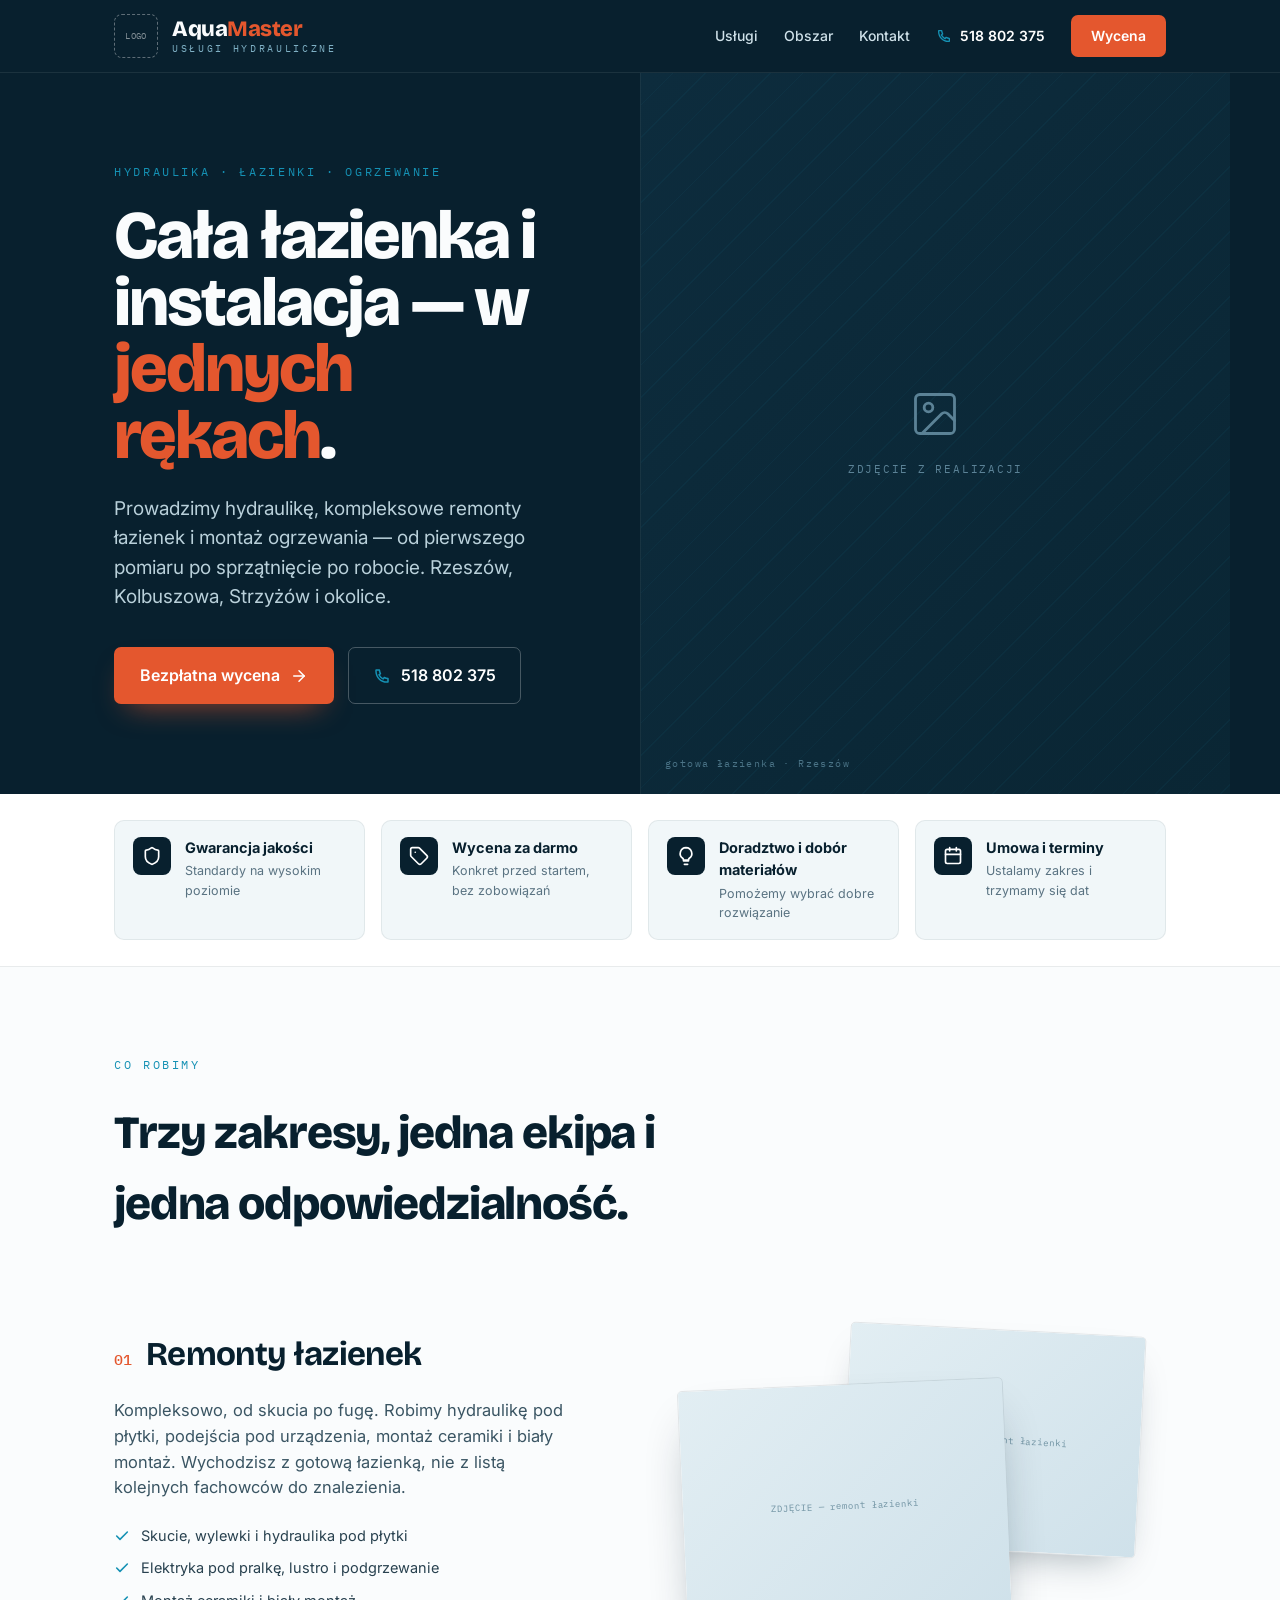
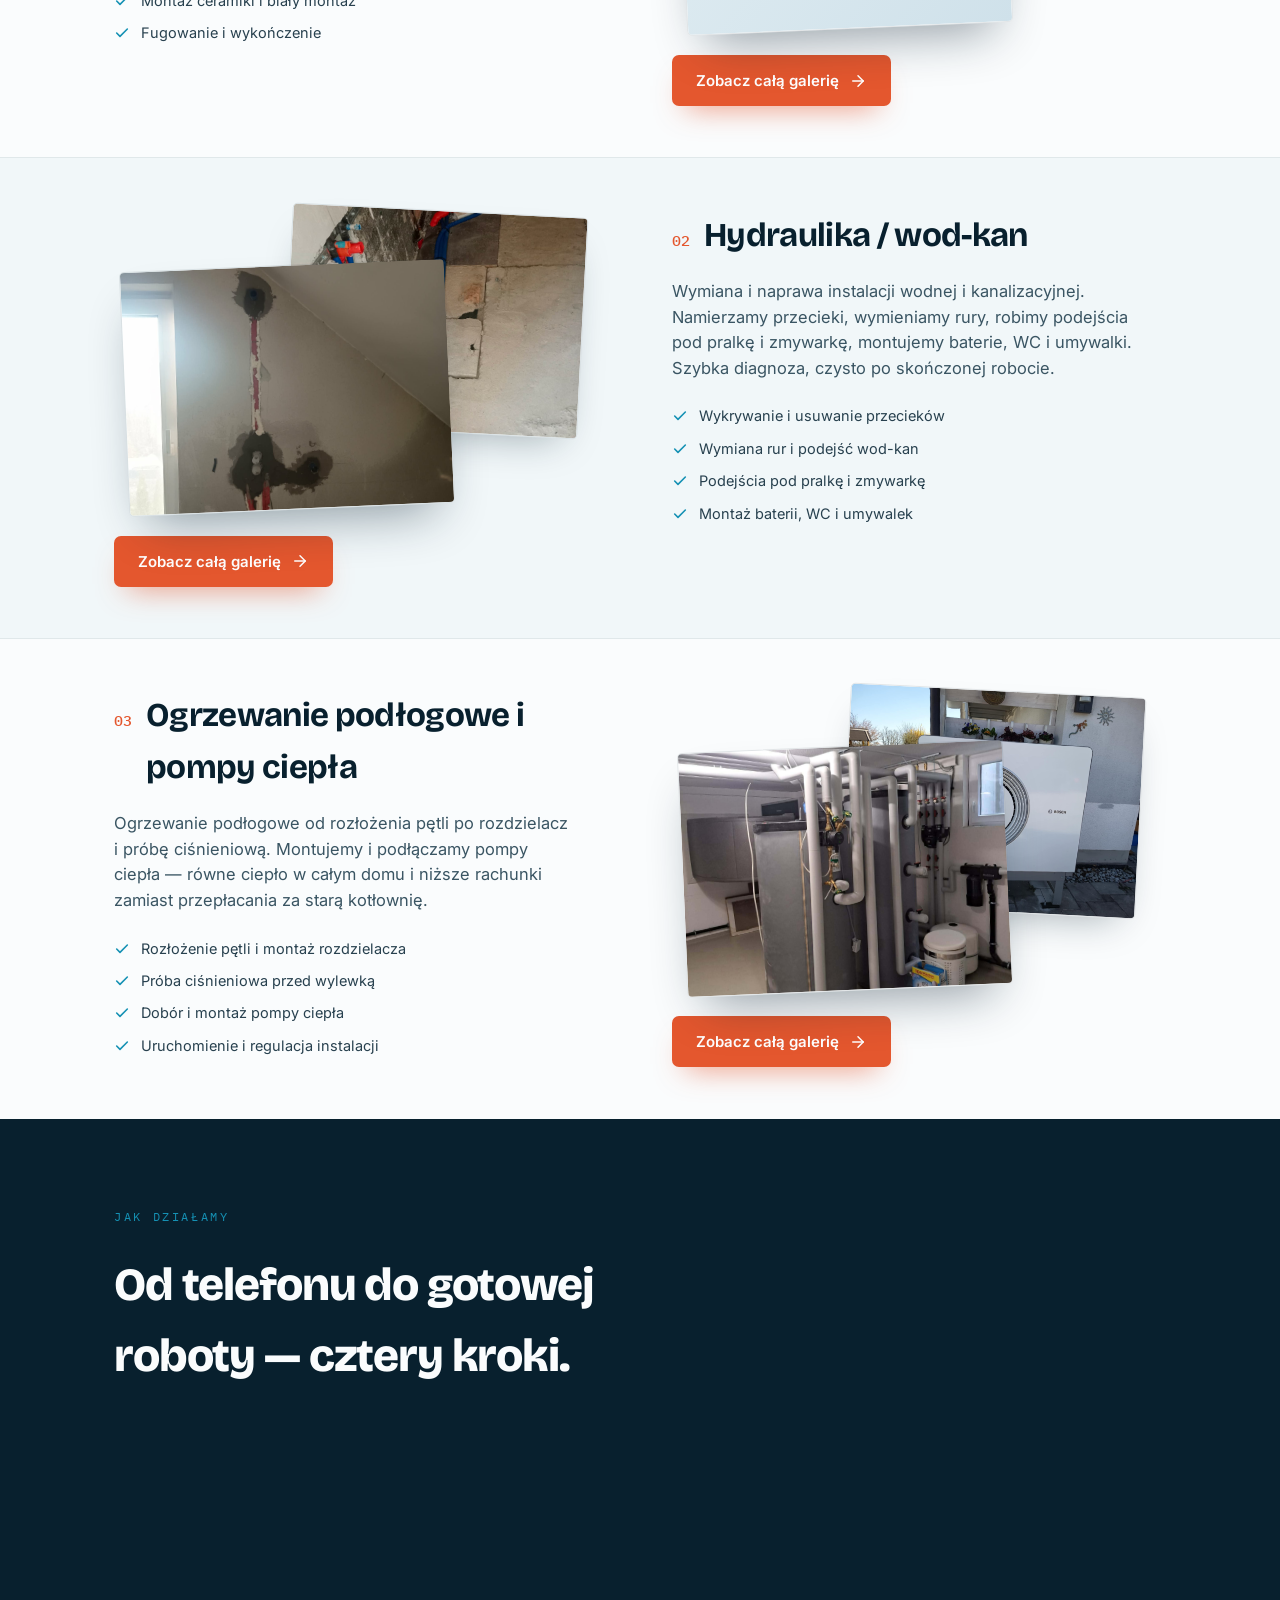
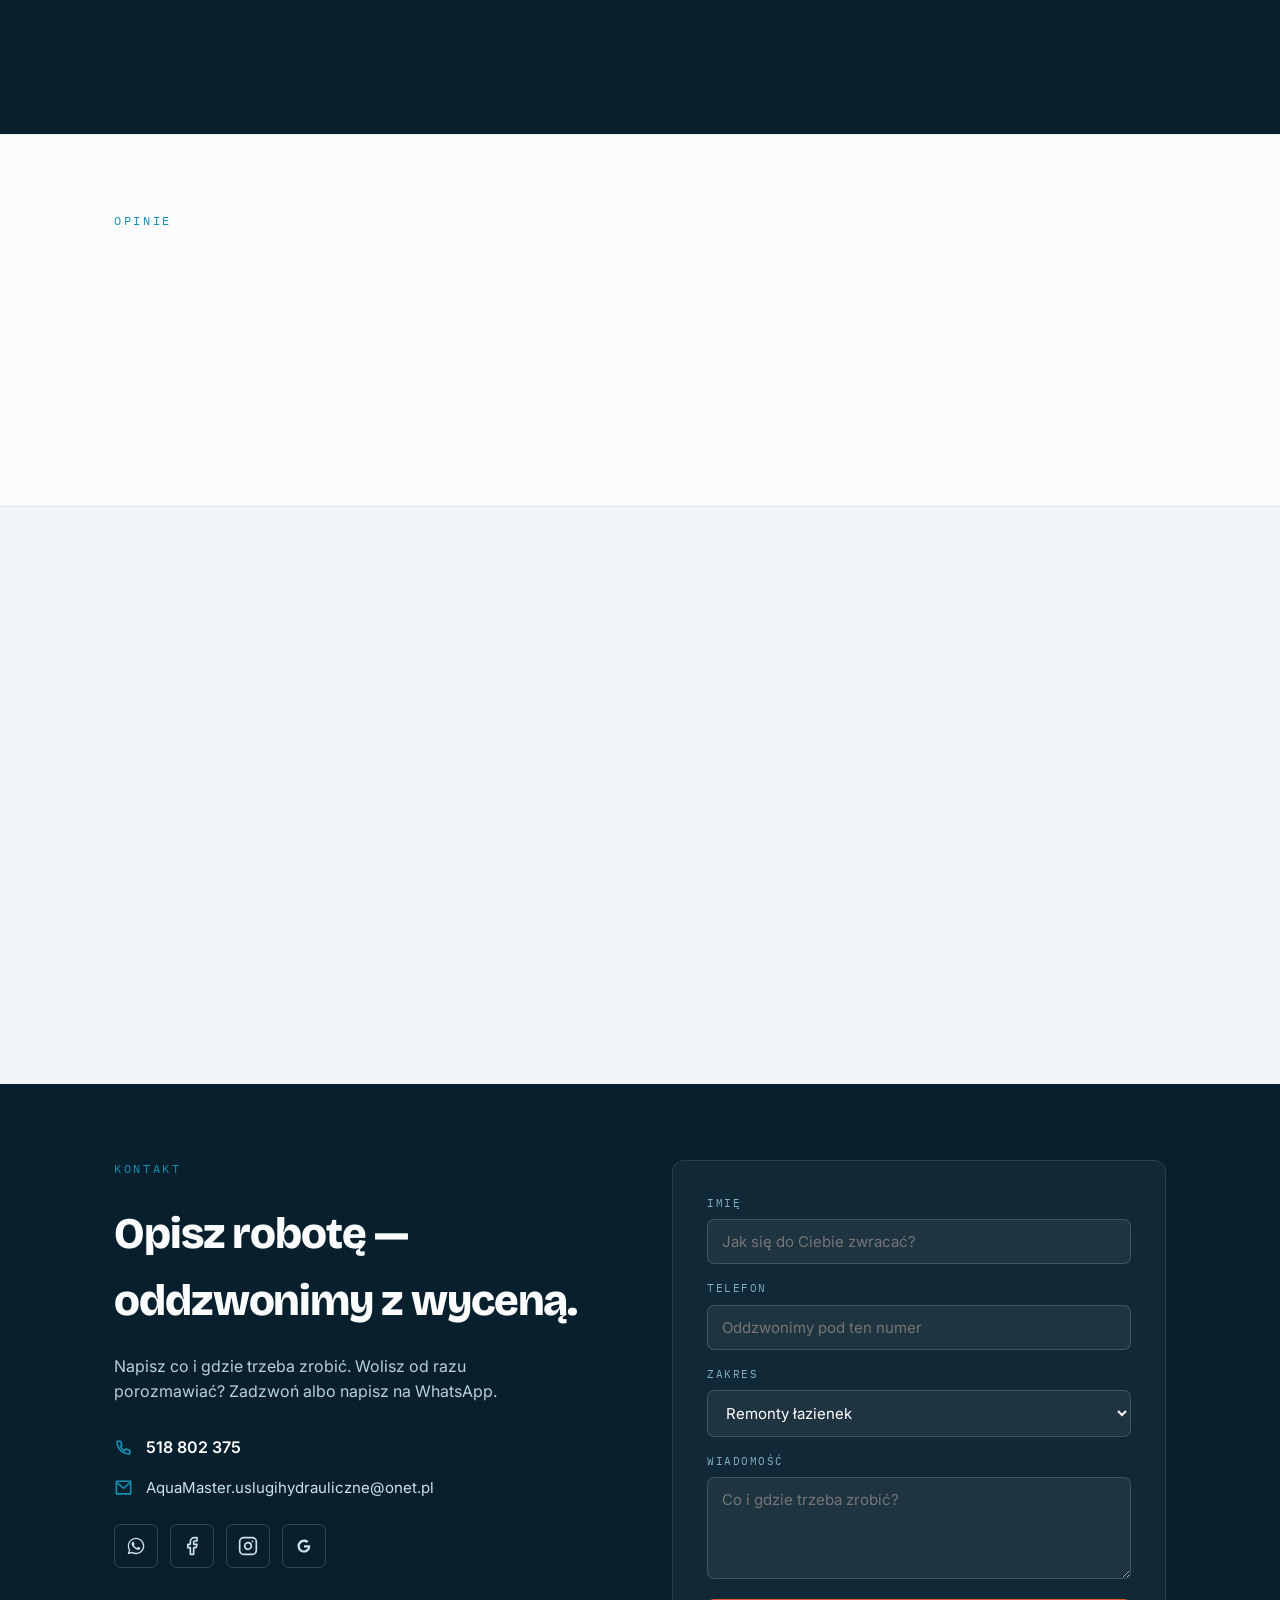
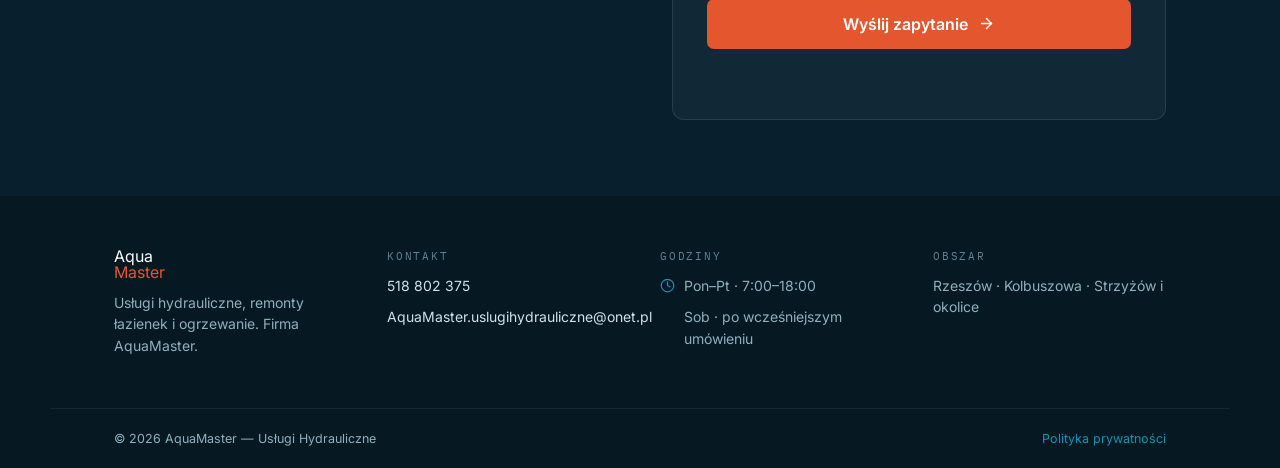
==== index.html @ 2163cf6a "initial" ====
<!DOCTYPE html>
<html lang="pl">
<head>
<meta charset="UTF-8">
<meta name="viewport" content="width=device-width, initial-scale=1.0">
<title>Hydraulik Rzeszów, remont łazienki — AquaMaster (Rzeszów, Kolbuszowa, Strzyżów)</title>
<meta name="description" content="AquaMaster — remonty łazienek od A do Z, hydraulika wod-kan, ogrzewanie podłogowe i pompy ciepła. Rzeszów, Kolbuszowa, Strzyżów i okolice. Bezpłatna wycena, tel. 518 802 375.">
<link rel="canonical" href="https://aquamaster-hydraulika.pl/">

<meta property="og:type" content="website">
<meta property="og:title" content="AquaMaster — Usługi Hydrauliczne | Rzeszów, Kolbuszowa, Strzyżów">
<meta property="og:description" content="Remonty łazienek, hydraulika i ogrzewanie podłogowe w jednych rękach. Działamy w Rzeszowie, Kolbuszowej, Strzyżowie i okolicy.">
<meta property="og:url" content="https://aquamaster-hydraulika.pl/">
<meta property="og:locale" content="pl_PL">
<!-- TODO: podmienić na finalną domenę i dodać og:image, gdy będzie logo/zdjęcie hero -->

<link rel="preconnect" href="https://fonts.googleapis.com">
<link rel="preconnect" href="https://fonts.gstatic.com" crossorigin>
<link href="https://fonts.googleapis.com/css2?family=Bricolage+Grotesque:wght@600;700;800&family=IBM+Plex+Mono:wght@400;500&family=Inter:wght@400;500;600&display=swap" rel="stylesheet">

<link rel="stylesheet" href="style.css">
</head>
<body>

<header class="site-header">
  <div class="container">
    <a href="#top" class="logo-link">
      <!-- TODO: podmienić na assets/logo/logo.png (ten sam plik w headerze i stopce) -->
      <span class="logo-mark" aria-hidden="true">LOGO</span>
      <span class="logo-text">
        <span class="name"><span class="aqua">Aqua</span><span class="master">Master</span></span>
        <span class="tagline">Usługi Hydrauliczne</span>
      </span>
    </a>
    <nav class="main-nav" aria-label="Nawigacja główna">
      <a href="#uslugi" class="nav-link">Usługi</a>
      <a href="#obszar" class="nav-link">Obszar</a>
      <a href="#kontakt" class="nav-link">Kontakt</a>
      <a href="tel:+48518802375" class="nav-phone" aria-label="Zadzwoń: 518 802 375">
        <svg width="16" height="16" viewBox="0 0 24 24" fill="currentColor" class="icon-placeholder" style="color:var(--color-teal)" aria-hidden="true"><path d="M9.36556 10.6821C10.302 12.3288 11.6712 13.698 13.3179 14.6344L14.2024 13.3961C14.4965 12.9845 15.0516 12.8573 15.4956 13.0998C16.9024 13.8683 18.4571 14.3353 20.0789 14.4637C20.599 14.5049 21 14.9389 21 15.4606V19.9234C21 20.4361 20.6122 20.8657 20.1022 20.9181C19.5723 20.9726 19.0377 21 18.5 21C9.93959 21 3 14.0604 3 5.5C3 4.96227 3.02742 4.42771 3.08189 3.89776C3.1343 3.38775 3.56394 3 4.07665 3H8.53942C9.0611 3 9.49513 3.40104 9.5363 3.92109C9.66467 5.54288 10.1317 7.09764 10.9002 8.50444C11.1427 8.9484 11.0155 9.50354 10.6039 9.79757L9.36556 10.6821ZM6.84425 10.0252L8.7442 8.66809C8.20547 7.50514 7.83628 6.27183 7.64727 5H5.00907C5.00303 5.16632 5 5.333 5 5.5C5 12.9558 11.0442 19 18.5 19C18.667 19 18.8337 18.997 19 18.9909V16.3527C17.7282 16.1637 16.4949 15.7945 15.3319 15.2558L13.9748 17.1558C13.4258 16.9425 12.8956 16.6915 12.3874 16.4061L12.3293 16.373C10.3697 15.2587 8.74134 13.6303 7.627 11.6707L7.59394 11.6126C7.30849 11.1044 7.05754 10.5742 6.84425 10.0252Z"></path></svg>
        518 802 375
      </a>
      <a href="#kontakt" class="btn btn-nav">Wycena</a>
    </nav>
  </div>
</header>

<main id="top">

  <!-- HERO -->
  <section class="hero">
    <div class="hero-grid">
      <div class="hero-text" data-reveal>
        <span class="eyebrow">Hydraulika · Łazienki · Ogrzewanie</span>
        <h1>Cała łazienka i instalacja — w <span class="accent">jednych rękach</span>.</h1>
        <p>Prowadzimy hydraulikę, kompleksowe remonty łazienek i montaż ogrzewania — od pierwszego pomiaru po sprzątnięcie po robocie. Rzeszów, Kolbuszowa, Strzyżów i okolice.</p>
        <div class="hero-actions">
          <a href="#kontakt" class="btn btn-primary btn-hero">
            Bezpłatna wycena
            <svg width="18" height="18" viewBox="0 0 24 24" fill="none" stroke="currentColor" stroke-width="2" stroke-linecap="round" stroke-linejoin="round" aria-hidden="true"><path d="M5 12h14"></path><path d="m12 5 7 7-7 7"></path></svg>
          </a>
          <a href="tel:+48518802375" class="btn btn-outline">
            <svg width="18" height="18" viewBox="0 0 24 24" fill="currentColor" class="icon-placeholder" style="color:var(--color-teal)" aria-hidden="true"><path d="M9.36556 10.6821C10.302 12.3288 11.6712 13.698 13.3179 14.6344L14.2024 13.3961C14.4965 12.9845 15.0516 12.8573 15.4956 13.0998C16.9024 13.8683 18.4571 14.3353 20.0789 14.4637C20.599 14.5049 21 14.9389 21 15.4606V19.9234C21 20.4361 20.6122 20.8657 20.1022 20.9181C19.5723 20.9726 19.0377 21 18.5 21C9.93959 21 3 14.0604 3 5.5C3 4.96227 3.02742 4.42771 3.08189 3.89776C3.1343 3.38775 3.56394 3 4.07665 3H8.53942C9.0611 3 9.49513 3.40104 9.5363 3.92109C9.66467 5.54288 10.1317 7.09764 10.9002 8.50444C11.1427 8.9484 11.0155 9.50354 10.6039 9.79757L9.36556 10.6821ZM6.84425 10.0252L8.7442 8.66809C8.20547 7.50514 7.83628 6.27183 7.64727 5H5.00907C5.00303 5.16632 5 5.333 5 5.5C5 12.9558 11.0442 19 18.5 19C18.667 19 18.8337 18.997 19 18.9909V16.3527C17.7282 16.1637 16.4949 15.7945 15.3319 15.2558L13.9748 17.1558C13.4258 16.9425 12.8956 16.6915 12.3874 16.4061L12.3293 16.373C10.3697 15.2587 8.74134 13.6303 7.627 11.6707L7.59394 11.6126C7.30849 11.1044 7.05754 10.5742 6.84425 10.0252Z"></path></svg>
            518 802 375
          </a>
        </div>
      </div>
      <div class="hero-media">
        <!-- TODO: podmienić na prawdziwe zdjęcie hero (gotowa łazienka) — assets/lazienki/ -->
        <div class="hero-media-placeholder">
          <svg width="52" height="52" viewBox="0 0 24 24" fill="none" stroke="currentColor" stroke-width="1.3" stroke-linecap="round" stroke-linejoin="round" aria-hidden="true"><rect x="3" y="3" width="18" height="18" rx="2"></rect><circle cx="9" cy="9" r="2"></circle><path d="m21 15-3.086-3.086a2 2 0 0 0-2.828 0L6 21"></path></svg>
          <div class="caption">ZDJĘCIE Z REALIZACJI</div>
        </div>
        <span class="hero-media-tag">gotowa łazienka · Rzeszów</span>
      </div>
    </div>
  </section>

  <!-- PASEK ZAUFANIA -->
  <section class="trust-strip">
    <div class="container trust-grid">
      <div class="trust-tile">
        <span class="trust-icon" aria-hidden="true">
          <svg width="20" height="20" viewBox="0 0 24 24" fill="none" stroke="currentColor" stroke-width="2" stroke-linecap="round" stroke-linejoin="round"><path d="M20 13c0 5-3.5 7.5-7.66 8.95a1 1 0 0 1-.67-.01C7.5 20.5 4 18 4 13V6a1 1 0 0 1 1-1c2 0 4.5-1.2 6.24-2.72a1.17 1.17 0 0 1 1.52 0C14.51 3.81 17 5 19 5a1 1 0 0 1 1 1z"></path></svg>
        </span>
        <span class="trust-copy"><b>Gwarancja jakości</b><span class="sub">Standardy na wysokim poziomie</span></span>
      </div>
      <div class="trust-tile">
        <span class="trust-icon" aria-hidden="true">
          <svg width="20" height="20" viewBox="0 0 24 24" fill="none" stroke="currentColor" stroke-width="2" stroke-linecap="round" stroke-linejoin="round"><path d="M12.586 2.586A2 2 0 0 0 11.172 2H4a2 2 0 0 0-2 2v7.172a2 2 0 0 0 .586 1.414l8.704 8.704a2.426 2.426 0 0 0 3.42 0l6.58-6.58a2.426 2.426 0 0 0 0-3.42z"></path><path d="M7.5 7.5h.01"></path></svg>
        </span>
        <span class="trust-copy"><b>Wycena za darmo</b><span class="sub">Konkret przed startem, bez zobowiązań</span></span>
      </div>
      <div class="trust-tile">
        <span class="trust-icon" aria-hidden="true">
          <svg width="20" height="20" viewBox="0 0 24 24" fill="none" stroke="currentColor" stroke-width="2" stroke-linecap="round" stroke-linejoin="round"><path d="M9 18h6"></path><path d="M10 22h4"></path><path d="M12 2a7 7 0 0 0-4 12.7c.6.5 1 1.3 1 2.3h6c0-1 .4-1.8 1-2.3A7 7 0 0 0 12 2z"></path></svg>
        </span>
        <span class="trust-copy"><b>Doradztwo i dobór materiałów</b><span class="sub">Pomożemy wybrać dobre rozwiązanie</span></span>
      </div>
      <div class="trust-tile">
        <span class="trust-icon" aria-hidden="true">
          <svg width="20" height="20" viewBox="0 0 24 24" fill="none" stroke="currentColor" stroke-width="2" stroke-linecap="round" stroke-linejoin="round"><path d="M5 4h14a2 2 0 0 1 2 2v13a2 2 0 0 1-2 2H5a2 2 0 0 1-2-2V6a2 2 0 0 1 2-2z"></path><path d="M8 2v4"></path><path d="M16 2v4"></path><path d="M3 10h18"></path></svg>
        </span>
        <span class="trust-copy"><b>Umowa i terminy</b><span class="sub">Ustalamy zakres i trzymamy się dat</span></span>
      </div>
    </div>
  </section>

  <!-- USŁUGI -->
  <section id="uslugi">
    <div class="container services-intro">
      <span class="eyebrow">Co robimy</span>
      <h2>Trzy zakresy, jedna ekipa i jedna odpowiedzialność.</h2>
    </div>

    <!-- Usługa 1: Remonty łazienek -->
    <div class="container service-block">
      <div class="service-text" data-reveal>
        <div class="service-heading">
          <span class="service-number">01</span>
          <h3>Remonty łazienek</h3>
        </div>
        <p>Kompleksowo, od skucia po fugę. Robimy hydraulikę pod płytki, podejścia pod urządzenia, montaż ceramiki i biały montaż. Wychodzisz z gotową łazienką, nie z listą kolejnych fachowców do znalezienia.</p>
        <ul class="service-points">
          <li><svg width="16" height="16" viewBox="0 0 24 24" fill="none" stroke="currentColor" stroke-width="2.4" stroke-linecap="round" stroke-linejoin="round" class="icon-placeholder" style="color:var(--color-teal)" aria-hidden="true"><path d="M20 6 9 17l-5-5"></path></svg>Skucie, wylewki i hydraulika pod płytki</li>
          <li><svg width="16" height="16" viewBox="0 0 24 24" fill="none" stroke="currentColor" stroke-width="2.4" stroke-linecap="round" stroke-linejoin="round" class="icon-placeholder" style="color:var(--color-teal)" aria-hidden="true"><path d="M20 6 9 17l-5-5"></path></svg>Elektryka pod pralkę, lustro i podgrzewanie</li>
          <li><svg width="16" height="16" viewBox="0 0 24 24" fill="none" stroke="currentColor" stroke-width="2.4" stroke-linecap="round" stroke-linejoin="round" class="icon-placeholder" style="color:var(--color-teal)" aria-hidden="true"><path d="M20 6 9 17l-5-5"></path></svg>Montaż ceramiki i biały montaż</li>
          <li><svg width="16" height="16" viewBox="0 0 24 24" fill="none" stroke="currentColor" stroke-width="2.4" stroke-linecap="round" stroke-linejoin="round" class="icon-placeholder" style="color:var(--color-teal)" aria-hidden="true"><path d="M20 6 9 17l-5-5"></path></svg>Fugowanie i wykończenie</li>
        </ul>
      </div>
      <div class="service-media" data-reveal>
        <div class="service-media-stack">
          <!-- TODO: brak zdjęć łazienek — podmienić na realne pliki w assets/lazienki/ (np. lazienki-01.jpg, lazienki-02.jpg) -->
          <div class="photo photo-back">
            <div class="photo-placeholder-tile">ZDJĘCIE — remont łazienki</div>
          </div>
          <div class="photo photo-front">
            <div class="photo-placeholder-tile">ZDJĘCIE — remont łazienki</div>
          </div>
        </div>
        <a href="galeria-lazienki.html" class="btn btn-primary">Zobacz całą galerię
          <svg width="18" height="18" viewBox="0 0 24 24" fill="none" stroke="currentColor" stroke-width="2" stroke-linecap="round" stroke-linejoin="round" aria-hidden="true"><path d="M5 12h14"></path><path d="m12 5 7 7-7 7"></path></svg>
        </a>
      </div>
    </div>

    <!-- Usługa 2: Hydraulika / wod-kan (zygzak) -->
    <div class="service-block-wrap alt">
      <div class="container service-block">
        <div class="service-text" data-reveal>
          <div class="service-heading">
            <span class="service-number">02</span>
            <h3>Hydraulika / wod-kan</h3>
          </div>
          <p>Wymiana i naprawa instalacji wodnej i kanalizacyjnej. Namierzamy przecieki, wymieniamy rury, robimy podejścia pod pralkę i zmywarkę, montujemy baterie, WC i umywalki. Szybka diagnoza, czysto po skończonej robocie.</p>
          <ul class="service-points">
            <li><svg width="16" height="16" viewBox="0 0 24 24" fill="none" stroke="currentColor" stroke-width="2.4" stroke-linecap="round" stroke-linejoin="round" class="icon-placeholder" style="color:var(--color-teal)" aria-hidden="true"><path d="M20 6 9 17l-5-5"></path></svg>Wykrywanie i usuwanie przecieków</li>
            <li><svg width="16" height="16" viewBox="0 0 24 24" fill="none" stroke="currentColor" stroke-width="2.4" stroke-linecap="round" stroke-linejoin="round" class="icon-placeholder" style="color:var(--color-teal)" aria-hidden="true"><path d="M20 6 9 17l-5-5"></path></svg>Wymiana rur i podejść wod-kan</li>
            <li><svg width="16" height="16" viewBox="0 0 24 24" fill="none" stroke="currentColor" stroke-width="2.4" stroke-linecap="round" stroke-linejoin="round" class="icon-placeholder" style="color:var(--color-teal)" aria-hidden="true"><path d="M20 6 9 17l-5-5"></path></svg>Podejścia pod pralkę i zmywarkę</li>
            <li><svg width="16" height="16" viewBox="0 0 24 24" fill="none" stroke="currentColor" stroke-width="2.4" stroke-linecap="round" stroke-linejoin="round" class="icon-placeholder" style="color:var(--color-teal)" aria-hidden="true"><path d="M20 6 9 17l-5-5"></path></svg>Montaż baterii, WC i umywalek</li>
          </ul>
        </div>
        <div class="service-media" data-reveal>
          <div class="service-media-stack">
            <div class="photo photo-back">
              <img src="assets/hydraulika/hydraulika-02.jpeg" alt="" loading="lazy">
            </div>
            <div class="photo photo-front">
              <img src="assets/hydraulika/hydraulika-01.jpeg" alt="Hydraulika i instalacje wod-kan — realizacja AquaMaster" loading="lazy">
            </div>
          </div>
          <a href="galeria-hydraulika.html" class="btn btn-primary">Zobacz całą galerię
            <svg width="18" height="18" viewBox="0 0 24 24" fill="none" stroke="currentColor" stroke-width="2" stroke-linecap="round" stroke-linejoin="round" aria-hidden="true"><path d="M5 12h14"></path><path d="m12 5 7 7-7 7"></path></svg>
          </a>
        </div>
      </div>
    </div>

    <!-- Usługa 3: Ogrzewanie podłogowe i pompy ciepła -->
    <div class="container service-block">
      <div class="service-text" data-reveal>
        <div class="service-heading">
          <span class="service-number">03</span>
          <h3>Ogrzewanie podłogowe i pompy ciepła</h3>
        </div>
        <p>Ogrzewanie podłogowe od rozłożenia pętli po rozdzielacz i próbę ciśnieniową. Montujemy i podłączamy pompy ciepła — równe ciepło w całym domu i niższe rachunki zamiast przepłacania za starą kotłownię.</p>
        <ul class="service-points">
          <li><svg width="16" height="16" viewBox="0 0 24 24" fill="none" stroke="currentColor" stroke-width="2.4" stroke-linecap="round" stroke-linejoin="round" class="icon-placeholder" style="color:var(--color-teal)" aria-hidden="true"><path d="M20 6 9 17l-5-5"></path></svg>Rozłożenie pętli i montaż rozdzielacza</li>
          <li><svg width="16" height="16" viewBox="0 0 24 24" fill="none" stroke="currentColor" stroke-width="2.4" stroke-linecap="round" stroke-linejoin="round" class="icon-placeholder" style="color:var(--color-teal)" aria-hidden="true"><path d="M20 6 9 17l-5-5"></path></svg>Próba ciśnieniowa przed wylewką</li>
          <li><svg width="16" height="16" viewBox="0 0 24 24" fill="none" stroke="currentColor" stroke-width="2.4" stroke-linecap="round" stroke-linejoin="round" class="icon-placeholder" style="color:var(--color-teal)" aria-hidden="true"><path d="M20 6 9 17l-5-5"></path></svg>Dobór i montaż pompy ciepła</li>
          <li><svg width="16" height="16" viewBox="0 0 24 24" fill="none" stroke="currentColor" stroke-width="2.4" stroke-linecap="round" stroke-linejoin="round" class="icon-placeholder" style="color:var(--color-teal)" aria-hidden="true"><path d="M20 6 9 17l-5-5"></path></svg>Uruchomienie i regulacja instalacji</li>
        </ul>
      </div>
      <div class="service-media" data-reveal>
        <div class="service-media-stack">
          <div class="photo photo-back">
            <img src="assets/ogrzewanie/ogrzewanie-02.jpg" alt="" loading="lazy">
          </div>
          <div class="photo photo-front">
            <img src="assets/ogrzewanie/ogrzewanie-01.jpg" alt="Ogrzewanie podłogowe i pompy ciepła — realizacja AquaMaster" loading="lazy">
          </div>
        </div>
        <a href="galeria-ogrzewanie.html" class="btn btn-primary">Zobacz całą galerię
          <svg width="18" height="18" viewBox="0 0 24 24" fill="none" stroke="currentColor" stroke-width="2" stroke-linecap="round" stroke-linejoin="round" aria-hidden="true"><path d="M5 12h14"></path><path d="m12 5 7 7-7 7"></path></svg>
        </a>
      </div>
    </div>
  </section>

  <!-- JAK DZIAŁAMY -->
  <section class="process-section">
    <div class="container process-inner">
      <span class="eyebrow">Jak działamy</span>
      <h2>Od telefonu do gotowej roboty — cztery kroki.</h2>
      <div class="process-grid" data-reveal>
        <div class="process-step">
          <span class="process-number">01</span>
          <h3>Pomiar i wycena wstępna</h3>
          <p>Przyjeżdżamy, oglądamy zakres i podajemy wstępny orientacyjny koszt.</p>
        </div>
        <div class="process-step">
          <span class="process-number">02</span>
          <h3>Szczegółowa wycena</h3>
          <p>Rozpisujemy prace i materiały na piśmie — znasz cenę przed startem.</p>
        </div>
        <div class="process-step">
          <span class="process-number">03</span>
          <h3>Realizacja prac</h3>
          <p>Robimy wszystko jedną ekipą, w ustalonym terminie, sprzątając po sobie.</p>
        </div>
        <div class="process-step">
          <span class="process-number">04</span>
          <h3>Odbiór i rozliczenie</h3>
          <p>Sprawdzasz efekt, wystawiamy fakturę i gwarancję na wykonane prace.</p>
        </div>
      </div>
    </div>
  </section>

  <!-- OPINIE -->
  <section class="reviews-section">
    <div class="container reviews-inner">
      <span class="eyebrow">Opinie</span>
      <div class="reviews-grid" data-reveal>
        <h2>Opinie zbieramy — wkrótce pojawią się tutaj.</h2>
        <div>
          <!-- TODO: treść tymczasowa — do potwierdzenia u klienta, kiedy pojawią się pierwsze opinie -->
          <p>To nowa wizytówka, więc miejsce na opinie klientów jest jeszcze puste. Realizacje i oceny będą trafiać prosto na profil Google — tam znajdziesz je najszybciej.</p>
          <a href="https://share.google/fItTZhvBvTbSsbs2f" target="_blank" rel="noopener" class="btn-google">
            <svg width="18" height="18" viewBox="0 0 24 24" aria-hidden="true"><path fill="#4285F4" d="M23.06 12.25c0-.78-.07-1.53-.2-2.25H12v4.26h6.2a5.3 5.3 0 0 1-2.3 3.48v2.89h3.72c2.18-2 3.44-4.96 3.44-8.38z"></path><path fill="#34A853" d="M12 24c3.1 0 5.7-1.03 7.6-2.79l-3.72-2.89c-1.03.69-2.35 1.1-3.88 1.1-2.98 0-5.5-2.01-6.4-4.72H1.75v2.98A11.99 11.99 0 0 0 12 24z"></path><path fill="#FBBC05" d="M5.6 14.7A7.2 7.2 0 0 1 5.22 12c0-.94.16-1.85.38-2.7V6.32H1.75A12 12 0 0 0 0 12c0 1.94.46 3.77 1.75 5.68z"></path><path fill="#EA4335" d="M12 4.75c1.68 0 3.19.58 4.38 1.72l3.28-3.28C17.7 1.19 15.1 0 12 0 7.31 0 3.26 2.69 1.75 6.32L5.6 9.3C6.5 6.59 9.02 4.75 12 4.75z"></path></svg>
            Zobacz wizytówkę w Google
          </a>
        </div>
      </div>
    </div>
  </section>

  <!-- OBSZAR DZIAŁANIA -->
  <section id="obszar" class="area-section">
    <div class="container area-grid">
      <div data-reveal>
        <span class="eyebrow">Gdzie pracuję</span>
        <h2>Rzeszów, Kolbuszowa, Strzyżów i okolice.</h2>
        <p>Działamy lokalnie, więc na pomiar czy usterkę dojeżdżamy szybko. Nie ma Twojej miejscowości na liście? Zadzwoń — sprawdzimy, czy jesteś w zasięgu.</p>
        <div class="town-chips">
          <span class="town-chip"><svg width="14" height="14" viewBox="0 0 24 24" fill="none" stroke="currentColor" stroke-width="2" stroke-linecap="round" stroke-linejoin="round" style="color:var(--color-teal)" aria-hidden="true"><path d="M21 10c0 7-9 13-9 13s-9-6-9-13a9 9 0 0 1 18 0Z"></path><circle cx="12" cy="10" r="3"></circle></svg>Rzeszów</span>
          <span class="town-chip"><svg width="14" height="14" viewBox="0 0 24 24" fill="none" stroke="currentColor" stroke-width="2" stroke-linecap="round" stroke-linejoin="round" style="color:var(--color-teal)" aria-hidden="true"><path d="M21 10c0 7-9 13-9 13s-9-6-9-13a9 9 0 0 1 18 0Z"></path><circle cx="12" cy="10" r="3"></circle></svg>Kolbuszowa</span>
          <span class="town-chip"><svg width="14" height="14" viewBox="0 0 24 24" fill="none" stroke="currentColor" stroke-width="2" stroke-linecap="round" stroke-linejoin="round" style="color:var(--color-teal)" aria-hidden="true"><path d="M21 10c0 7-9 13-9 13s-9-6-9-13a9 9 0 0 1 18 0Z"></path><circle cx="12" cy="10" r="3"></circle></svg>Strzyżów</span>
          <!-- TODO: pozostałe miejscowości do potwierdzenia u klienta -->
          <span class="town-chip"><svg width="14" height="14" viewBox="0 0 24 24" fill="none" stroke="currentColor" stroke-width="2" stroke-linecap="round" stroke-linejoin="round" style="color:var(--color-teal)" aria-hidden="true"><path d="M21 10c0 7-9 13-9 13s-9-6-9-13a9 9 0 0 1 18 0Z"></path><circle cx="12" cy="10" r="3"></circle></svg>Głogów Młp.</span>
          <span class="town-chip"><svg width="14" height="14" viewBox="0 0 24 24" fill="none" stroke="currentColor" stroke-width="2" stroke-linecap="round" stroke-linejoin="round" style="color:var(--color-teal)" aria-hidden="true"><path d="M21 10c0 7-9 13-9 13s-9-6-9-13a9 9 0 0 1 18 0Z"></path><circle cx="12" cy="10" r="3"></circle></svg>Sokołów Młp.</span>
          <span class="town-chip"><svg width="14" height="14" viewBox="0 0 24 24" fill="none" stroke="currentColor" stroke-width="2" stroke-linecap="round" stroke-linejoin="round" style="color:var(--color-teal)" aria-hidden="true"><path d="M21 10c0 7-9 13-9 13s-9-6-9-13a9 9 0 0 1 18 0Z"></path><circle cx="12" cy="10" r="3"></circle></svg>Boguchwała</span>
          <span class="town-chip"><svg width="14" height="14" viewBox="0 0 24 24" fill="none" stroke="currentColor" stroke-width="2" stroke-linecap="round" stroke-linejoin="round" style="color:var(--color-teal)" aria-hidden="true"><path d="M21 10c0 7-9 13-9 13s-9-6-9-13a9 9 0 0 1 18 0Z"></path><circle cx="12" cy="10" r="3"></circle></svg>Tyczyn</span>
        </div>
      </div>
      <div class="area-graphic" data-reveal>
        <img src="assets/mapa-obszaru.jpg" alt="Mapa obszaru działania AquaMaster: Rzeszów, Kolbuszowa, Strzyżów i okolice" loading="lazy">
      </div>
    </div>
  </section>

  <!-- KONTAKT -->
  <section id="kontakt" class="contact-section">
    <div class="container contact-grid">
      <div>
        <span class="eyebrow">Kontakt</span>
        <h2>Opisz robotę — oddzwonimy z wyceną.</h2>
        <p>Napisz co i gdzie trzeba zrobić. Wolisz od razu porozmawiać? Zadzwoń albo napisz na WhatsApp.</p>
        <div class="contact-links">
          <a href="tel:+48518802375" class="contact-link">
            <svg width="19" height="19" viewBox="0 0 24 24" fill="currentColor" class="icon-placeholder" style="color:var(--color-teal)" aria-hidden="true"><path d="M9.36556 10.6821C10.302 12.3288 11.6712 13.698 13.3179 14.6344L14.2024 13.3961C14.4965 12.9845 15.0516 12.8573 15.4956 13.0998C16.9024 13.8683 18.4571 14.3353 20.0789 14.4637C20.599 14.5049 21 14.9389 21 15.4606V19.9234C21 20.4361 20.6122 20.8657 20.1022 20.9181C19.5723 20.9726 19.0377 21 18.5 21C9.93959 21 3 14.0604 3 5.5C3 4.96227 3.02742 4.42771 3.08189 3.89776C3.1343 3.38775 3.56394 3 4.07665 3H8.53942C9.0611 3 9.49513 3.40104 9.5363 3.92109C9.66467 5.54288 10.1317 7.09764 10.9002 8.50444C11.1427 8.9484 11.0155 9.50354 10.6039 9.79757L9.36556 10.6821ZM6.84425 10.0252L8.7442 8.66809C8.20547 7.50514 7.83628 6.27183 7.64727 5H5.00907C5.00303 5.16632 5 5.333 5 5.5C5 12.9558 11.0442 19 18.5 19C18.667 19 18.8337 18.997 19 18.9909V16.3527C17.7282 16.1637 16.4949 15.7945 15.3319 15.2558L13.9748 17.1558C13.4258 16.9425 12.8956 16.6915 12.3874 16.4061L12.3293 16.373C10.3697 15.2587 8.74134 13.6303 7.627 11.6707L7.59394 11.6126C7.30849 11.1044 7.05754 10.5742 6.84425 10.0252Z"></path></svg>
            518 802 375
          </a>
          <a href="mailto:AquaMaster.uslugihydrauliczne@onet.pl" class="contact-link email">
            <svg width="19" height="19" viewBox="0 0 24 24" fill="currentColor" class="icon-placeholder" style="color:var(--color-teal)" aria-hidden="true"><path d="M3 3H21C21.5523 3 22 3.44772 22 4V20C22 20.5523 21.5523 21 21 21H3C2.44772 21 2 20.5523 2 20V4C2 3.44772 2.44772 3 3 3ZM20 7.23792L12.0718 14.338L4 7.21594V19H20V7.23792ZM4.51146 5L12.0619 11.662L19.501 5H4.51146Z"></path></svg>
            AquaMaster.uslugihydrauliczne@onet.pl
          </a>
          <div class="social-links">
            <a href="https://wa.me/48518802375" target="_blank" rel="noopener" aria-label="WhatsApp" class="social-link">
              <svg width="20" height="20" viewBox="0 0 24 24" fill="currentColor" aria-hidden="true"><path d="M12.04 2C6.58 2 2.13 6.45 2.13 11.91c0 1.75.46 3.45 1.32 4.95L2 22l5.25-1.38c1.45.79 3.08 1.21 4.79 1.21 5.46 0 9.91-4.45 9.91-9.91S17.5 2 12.04 2m0 1.67c4.55 0 8.24 3.7 8.24 8.24s-3.69 8.24-8.24 8.24c-1.53 0-3.03-.42-4.32-1.22l-.31-.18-3.11.82.83-3.03-.2-.32a8.2 8.2 0 0 1-1.26-4.36c0-4.54 3.69-8.24 8.24-8.24m4.71 10.32c-.26-.13-1.53-.75-1.76-.84s-.41-.13-.58.13c-.17.26-.66.84-.81 1.01s-.3.19-.56.06c-.26-.13-1.09-.4-2.07-1.28-.77-.68-1.28-1.53-1.43-1.79s-.02-.4.11-.53c.12-.12.26-.3.39-.46.13-.15.17-.26.26-.43s.04-.32-.02-.45c-.06-.13-.58-1.4-.8-1.92-.21-.5-.42-.43-.58-.44l-.5-.01c-.17 0-.45.06-.68.32s-.9.88-.9 2.14.92 2.48 1.05 2.65c.13.17 1.81 2.76 4.38 3.87.61.26 1.09.42 1.46.54.61.2 1.17.17 1.61.1.49-.07 1.53-.62 1.74-1.22s.22-1.12.15-1.22c-.06-.11-.24-.17-.5-.3"></path></svg>
            </a>
            <a href="https://www.facebook.com/profile.php?id=61577137937424&locale=pl_PL" target="_blank" rel="noopener" aria-label="Facebook" class="social-link">
              <svg width="20" height="20" viewBox="0 0 24 24" fill="none" stroke="currentColor" stroke-width="2" stroke-linecap="round" stroke-linejoin="round" aria-hidden="true"><path d="M18 2h-3a5 5 0 0 0-5 5v3H7v4h3v8h4v-8h3l1-4h-4V7a1 1 0 0 1 1-1h3z"></path></svg>
            </a>
            <a href="https://www.instagram.com/aquaamaster" target="_blank" rel="noopener" aria-label="Instagram" class="social-link">
              <svg width="20" height="20" viewBox="0 0 24 24" fill="none" stroke="currentColor" stroke-width="2" stroke-linecap="round" stroke-linejoin="round" aria-hidden="true"><rect x="2" y="2" width="20" height="20" rx="5"></rect><path d="M16 11.37A4 4 0 1 1 12.63 8 4 4 0 0 1 16 11.37z"></path><line x1="17.5" y1="6.5" x2="17.51" y2="6.5"></line></svg>
            </a>
            <a href="https://share.google/fItTZhvBvTbSsbs2f" target="_blank" rel="noopener" aria-label="Google" class="social-link">
              <svg width="20" height="20" viewBox="0 0 24 24" fill="currentColor" aria-hidden="true"><path d="M12 11v2.8h4.6c-.2 1.2-1.5 3.5-4.6 3.5-2.77 0-5.03-2.3-5.03-5.1S9.23 7.1 12 7.1c1.58 0 2.64.67 3.25 1.25l2.2-2.12C16.06 4.9 14.22 4.1 12 4.1 7.7 4.1 4.2 7.6 4.2 12s3.5 7.9 7.8 7.9c4.5 0 7.48-3.17 7.48-7.63 0-.51-.06-.9-.13-1.27H12z"></path></svg>
            </a>
          </div>
        </div>
      </div>

      <form class="contact-form" id="contact-form">
        <input type="hidden" name="access_key" value="TWOJ_KLUCZ_WEB3FORMS">
        <input type="hidden" name="subject" value="Zapytanie ze strony AquaMaster">
        <label class="form-field">Imię
          <input name="name" type="text" required placeholder="Jak się do Ciebie zwracać?">
        </label>
        <label class="form-field">Telefon
          <input name="phone" type="tel" required placeholder="Oddzwonimy pod ten numer">
        </label>
        <label class="form-field">Zakres
          <select name="service">
            <option>Remonty łazienek</option>
            <option>Hydraulika / wod-kan</option>
            <option>Ogrzewanie / pompa ciepła</option>
            <option>Coś innego</option>
          </select>
        </label>
        <label class="form-field">Wiadomość
          <textarea name="message" rows="4" placeholder="Co i gdzie trzeba zrobić?"></textarea>
        </label>
        <button type="submit" class="form-submit">
          Wyślij zapytanie
          <svg width="17" height="17" viewBox="0 0 24 24" fill="none" stroke="currentColor" stroke-width="2" stroke-linecap="round" stroke-linejoin="round" aria-hidden="true"><path d="M5 12h14"></path><path d="m12 5 7 7-7 7"></path></svg>
        </button>
        <span class="form-status" id="form-status" role="status" aria-live="polite"></span>
      </form>
    </div>
  </section>

</main>

<footer class="site-footer">
  <div class="container footer-grid">
    <div>
      <span class="logo-text name"><span class="aqua" style="color:var(--color-text-on-dark)">Aqua</span><span class="master" style="color:var(--color-accent)">Master</span></span>
      <p>Usługi hydrauliczne, remonty łazienek i ogrzewanie. Firma AquaMaster.</p>
    </div>
    <div class="footer-col">
      <span class="footer-label">Kontakt</span>
      <a href="tel:+48518802375">518 802 375</a>
      <a href="mailto:AquaMaster.uslugihydrauliczne@onet.pl">AquaMaster.uslugihydrauliczne@onet.pl</a>
    </div>
    <div class="footer-col">
      <span class="footer-label">Godziny</span>
      <!-- TODO: godziny pracy do potwierdzenia u klienta -->
      <span class="footer-hours">
        <svg width="15" height="15" viewBox="0 0 24 24" fill="none" stroke="currentColor" stroke-width="2" stroke-linecap="round" stroke-linejoin="round" style="color:var(--color-teal)" aria-hidden="true"><circle cx="12" cy="12" r="10"></circle><path d="M12 6v6l4 2"></path></svg>
        Pon–Pt · 7:00–18:00
      </span>
      <span class="footer-hours-sub plain">Sob · po wcześniejszym umówieniu</span>
    </div>
    <div class="footer-col">
      <span class="footer-label">Obszar</span>
      <span class="plain">Rzeszów · Kolbuszowa · Strzyżów i okolice</span>
    </div>
  </div>
  <div class="container footer-bottom">
    <span>© 2026 AquaMaster — Usługi Hydrauliczne</span>
    <a href="polityka-prywatnosci.html">Polityka prywatności</a>
  </div>
</footer>

<script src="script.js"></script>
</body>
</html>
---- style.css ----
/* =========================================================
   AquaMaster — Usługi Hydrauliczne
   Design tokens + style całej strony (bez frameworków)
   ========================================================= */

:root {
  /* Kolory */
  --color-ink: #08202E;         /* granat — tła ciemnych sekcji, tekst podstawowy */
  --color-ink-darker: #061922;  /* jeszcze ciemniejszy granat — stopka */
  --color-surface: #FAFCFD;     /* tło jasnej strony */
  --color-panel: #F1F7F9;       /* tło paneli/kart na jasnym tle */
  --color-accent: #E4572E;      /* pomarańcz — CTA, akcenty */
  --color-accent-hover: #c8451f;
  --color-teal: #1591B4;        /* teal — linki, ikony, focus */

  /* Tekst na jasnym tle */
  --color-text-body: #3a5563;
  --color-text-body-strong: #28414f;
  --color-text-muted: #5a7382;
  --color-text-muted-2: #6d90a0;

  /* Tekst na ciemnym tle */
  --color-text-on-dark: #FAFCFD;
  --color-text-on-dark-soft: #cfe1e9;
  --color-text-on-dark-softer: #b9d0da;
  --color-text-on-dark-mute: #7fb0c4;
  --color-text-on-dark-mute-2: #8fb0bf;
  --color-text-on-dark-mute-3: #5f8395;

  /* Fonty */
  --font-heading: 'Bricolage Grotesque', system-ui, sans-serif;
  --font-mono: 'IBM Plex Mono', monospace;
  --font-body: 'Inter', system-ui, sans-serif;

  /* Odstępy */
  --space-xs: 8px;
  --space-sm: 14px;
  --space-md: 24px;
  --space-lg: 40px;
  --space-xl: 64px;
  --content-max: 1180px;
  --content-pad: clamp(20px, 5vw, 64px);

  /* Promienie i cienie */
  --radius-sm: 5px;
  --radius-md: 7px;
  --radius-lg: 12px;
  --shadow-card: 0 18px 40px -20px rgba(8, 32, 46, .4);
  --shadow-cta: 0 14px 30px -14px rgba(228, 87, 46, .7);
}

/* ---------- Reset i podstawy ---------- */

*, *::before, *::after {
  box-sizing: border-box;
}

html {
  scroll-behavior: smooth;
}

body {
  margin: 0;
  background: var(--color-surface);
  color: var(--color-ink);
  font-family: var(--font-body);
  -webkit-font-smoothing: antialiased;
  line-height: 1.55;
}

img {
  max-width: 100%;
  display: block;
}

::selection {
  background: var(--color-accent);
  color: #fff;
}

a {
  color: var(--color-teal);
  text-decoration: none;
}

a:hover {
  color: var(--color-accent);
}

:focus-visible {
  outline: 2px solid var(--color-teal);
  outline-offset: 3px;
  border-radius: 3px;
}

@media (prefers-reduced-motion: reduce) {
  html {
    scroll-behavior: auto;
  }
  * {
    animation-duration: 0.01ms !important;
    transition-duration: 0.01ms !important;
    scroll-behavior: auto !important;
  }
}

.container {
  max-width: var(--content-max);
  margin: 0 auto;
  padding-left: var(--content-pad);
  padding-right: var(--content-pad);
}

.visually-hidden {
  position: absolute;
  width: 1px;
  height: 1px;
  padding: 0;
  margin: -1px;
  overflow: hidden;
  clip: rect(0, 0, 0, 0);
  white-space: nowrap;
  border: 0;
}

/* Efekt pojawiania się przy scrollu (JS dodaje klasę .is-visible) */
[data-reveal] {
  opacity: 0;
  transform: translateY(16px);
  transition: opacity .6s ease, transform .6s ease;
}
[data-reveal].is-visible {
  opacity: 1;
  transform: none;
}
@media (prefers-reduced-motion: reduce) {
  [data-reveal] {
    opacity: 1;
    transform: none;
  }
}

/* ---------- Ikony (placeholder do podmiany na SVG z assets/icons/) ---------- */

.icon-placeholder {
  display: inline-flex;
  align-items: center;
  justify-content: center;
  flex: none;
}

/* ---------- Logo (placeholder do podmiany na plik z assets/logo/) ---------- */

.logo-mark {
  width: 44px;
  height: 44px;
  flex: none;
  border: 1px dashed rgba(255, 255, 255, .35);
  border-radius: 8px;
  display: flex;
  align-items: center;
  justify-content: center;
  font-family: var(--font-mono);
  font-size: 9px;
  letter-spacing: .05em;
  color: rgba(255, 255, 255, .5);
  overflow: hidden;
}

.logo-mark img {
  width: 100%;
  height: 100%;
  object-fit: contain;
}

.logo-text {
  display: flex;
  flex-direction: column;
  line-height: 1;
}

.logo-text .name {
  font-family: var(--font-heading);
  font-weight: 800;
  font-size: 22px;
  letter-spacing: -.02em;
}

.logo-text .name .aqua {
  color: var(--color-text-on-dark);
}

.logo-text .name .master {
  color: var(--color-accent);
}

.logo-text .tagline {
  font-family: var(--font-mono);
  font-size: 9.5px;
  letter-spacing: .28em;
  text-transform: uppercase;
  color: var(--color-text-on-dark-mute);
  margin-top: 4px;
}

/* ---------- Header ---------- */

.site-header {
  position: sticky;
  top: 0;
  z-index: 50;
  background: var(--color-ink);
  border-bottom: 1px solid rgba(255, 255, 255, .08);
}

.site-header .container {
  padding-top: 14px;
  padding-bottom: 14px;
  display: flex;
  align-items: center;
  gap: 24px;
  flex-wrap: wrap;
}

.logo-link {
  display: flex;
  align-items: center;
  gap: 14px;
  color: #fff;
}

.main-nav {
  margin-left: auto;
  display: flex;
  align-items: center;
  gap: 26px;
  flex-wrap: wrap;
}

.main-nav a.nav-link {
  color: var(--color-text-on-dark-soft);
  font-size: 14px;
  font-weight: 500;
}

.main-nav a.nav-phone {
  display: flex;
  align-items: center;
  gap: 8px;
  color: #fff;
  font-weight: 600;
  font-size: 14px;
}

.btn {
  display: inline-flex;
  align-items: center;
  gap: 10px;
  font-weight: 600;
  border-radius: var(--radius-md);
  transition: background .2s ease, transform .2s ease, border-color .2s ease;
}

.btn-primary {
  background: var(--color-accent);
  color: #fff;
  font-size: 15px;
  padding: 14px 24px;
  box-shadow: var(--shadow-cta);
}

.btn-primary:hover {
  background: var(--color-accent-hover);
  color: #fff;
  transform: translateY(-2px);
}

.btn-nav {
  background: var(--color-accent);
  color: #fff;
  font-size: 14px;
  padding: 10px 20px;
}

.btn-nav:hover {
  background: var(--color-accent-hover);
  color: #fff;
}

.btn-outline {
  color: #fff;
  font-size: 16px;
  padding: 15px 24px;
  border: 1px solid rgba(255, 255, 255, .25);
}

.btn-outline:hover {
  border-color: var(--color-teal);
  background: rgba(21, 145, 180, .12);
  color: #fff;
}

.btn-hero {
  font-size: 16px;
  padding: 15px 26px;
}

/* ---------- Hero ---------- */

.hero {
  background: var(--color-ink);
  color: var(--color-text-on-dark);
}

.hero-grid {
  max-width: var(--content-max);
  margin: 0 auto;
  display: grid;
  grid-template-columns: repeat(auto-fit, minmax(340px, 1fr));
  align-items: stretch;
}

.hero-text {
  padding: clamp(48px, 7vw, 96px) var(--content-pad);
  display: flex;
  flex-direction: column;
  justify-content: center;
}

.eyebrow {
  font-family: var(--font-mono);
  font-size: 12px;
  letter-spacing: .22em;
  text-transform: uppercase;
  color: var(--color-teal);
  display: block;
  margin-bottom: 22px;
}

.hero-text h1 {
  font-family: var(--font-heading);
  font-weight: 800;
  font-size: clamp(38px, 5.4vw, 68px);
  line-height: .98;
  letter-spacing: -.03em;
  margin: 0 0 24px;
}

.hero-text h1 .accent {
  color: var(--color-accent);
}

.hero-text p {
  font-size: clamp(16px, 1.6vw, 19px);
  color: var(--color-text-on-dark-softer);
  max-width: 44ch;
  margin: 0 0 36px;
}

.hero-actions {
  display: flex;
  gap: 14px;
  flex-wrap: wrap;
}

.hero-media {
  position: relative;
  min-height: clamp(320px, 40vw, 560px);
  background: linear-gradient(135deg, #0d2c3d, #0a2634);
  border-left: 1px solid rgba(255, 255, 255, .06);
  display: flex;
  align-items: center;
  justify-content: center;
  overflow: hidden;
}

.hero-media::before {
  content: "";
  position: absolute;
  inset: 0;
  background: repeating-linear-gradient(135deg, transparent 0 22px, rgba(21, 145, 180, .06) 22px 23px);
}

.hero-media img {
  position: absolute;
  inset: 0;
  width: 100%;
  height: 100%;
  object-fit: cover;
}

.hero-media-placeholder {
  position: relative;
  text-align: center;
  color: #5b8296;
}

.hero-media-placeholder .caption {
  font-family: var(--font-mono);
  font-size: 11px;
  letter-spacing: .16em;
  margin-top: 14px;
}

.hero-media-tag {
  position: absolute;
  left: 24px;
  bottom: 22px;
  font-family: var(--font-mono);
  font-size: 10px;
  letter-spacing: .14em;
  color: #4a7386;
}

/* ---------- Pasek zaufania ---------- */

.trust-strip {
  border-bottom: 1px solid rgba(8, 32, 46, .09);
  background: #fff;
}

.trust-grid {
  padding-top: 26px;
  padding-bottom: 26px;
  display: grid;
  grid-template-columns: repeat(auto-fit, minmax(220px, 1fr));
  gap: 16px;
}

.trust-tile {
  display: flex;
  align-items: flex-start;
  gap: 14px;
  background: var(--color-panel);
  border: 1px solid rgba(8, 32, 46, .07);
  border-radius: 10px;
  padding: 16px 18px;
}

.trust-tile .trust-icon {
  width: 38px;
  height: 38px;
  flex: none;
  border-radius: 8px;
  background: var(--color-ink);
  color: #fff;
  display: flex;
  align-items: center;
  justify-content: center;
}

.trust-tile .trust-copy {
  display: flex;
  flex-direction: column;
  gap: 2px;
}

.trust-tile b {
  font-size: 14.5px;
  color: var(--color-ink);
}

.trust-tile span.sub {
  font-size: 12.5px;
  color: var(--color-text-muted);
}

/* ---------- Sekcja usług ---------- */

.services-intro {
  padding: clamp(56px, 7vw, 104px) var(--content-pad) clamp(20px, 3vw, 40px);
}

.services-intro h2 {
  font-family: var(--font-heading);
  font-weight: 800;
  font-size: clamp(30px, 3.6vw, 46px);
  letter-spacing: -.025em;
  margin: 14px 0 0;
  max-width: 20ch;
}

.service-block {
  padding: clamp(24px, 4vw, 56px) var(--content-pad);
  display: grid;
  grid-template-columns: repeat(auto-fit, minmax(300px, 1fr));
  gap: clamp(32px, 5vw, 64px);
  align-items: start;
}

.service-block-wrap.alt {
  background: var(--color-panel);
  border-top: 1px solid rgba(8, 32, 46, .07);
  border-bottom: 1px solid rgba(8, 32, 46, .07);
}

.service-block-wrap.alt .service-text {
  order: 2;
}

.service-block-wrap.alt .service-media {
  order: 1;
}

.service-heading {
  display: flex;
  align-items: baseline;
  gap: 14px;
}

.service-number {
  font-family: var(--font-mono);
  font-size: 15px;
  color: var(--color-accent);
  font-weight: 500;
}

.service-text h3 {
  font-family: var(--font-heading);
  font-weight: 700;
  font-size: clamp(24px, 2.6vw, 34px);
  letter-spacing: -.02em;
  margin: 0;
}

.service-text p {
  font-size: 16.5px;
  color: var(--color-text-body);
  margin: 18px 0 24px;
  max-width: 46ch;
}

.service-points {
  list-style: none;
  padding: 0;
  margin: 0;
  display: flex;
  flex-direction: column;
  gap: 10px;
}

.service-points li {
  display: flex;
  align-items: flex-start;
  gap: 11px;
  font-size: 14.5px;
  color: var(--color-text-body-strong);
}

.service-points li .icon-placeholder {
  margin-top: 3px;
}

.service-media-stack {
  position: relative;
  height: clamp(220px, 26vw, 300px);
  margin-bottom: 26px;
}

.service-media-stack .photo {
  position: absolute;
  aspect-ratio: 4/3;
  border-radius: var(--radius-sm);
  border: 1px solid rgba(8, 32, 46, .1);
  overflow: hidden;
  transition: transform .4s cubic-bezier(.2, .7, .2, 1), box-shadow .4s ease;
}

.service-media-stack .photo img {
  position: absolute;
  inset: 0;
  width: 100%;
  height: 100%;
  object-fit: cover;
}

.service-media-stack .photo.photo-back {
  top: 0;
  right: 5%;
  width: 60%;
  box-shadow: var(--shadow-card);
  transform: rotate(3deg);
}

.service-media-stack .photo.photo-back:hover {
  transform: rotate(5.5deg) translate(10px, -6px);
  box-shadow: 0 28px 52px -20px rgba(8, 32, 46, .45);
}

.service-media-stack .photo.photo-front {
  bottom: 0;
  left: 2%;
  width: 66%;
  box-shadow: 0 26px 50px -20px rgba(8, 32, 46, .45);
  transform: rotate(-2.5deg);
}

.service-media-stack .photo.photo-front:hover {
  transform: rotate(-4.5deg) translate(-8px, -8px) scale(1.02);
  box-shadow: 0 34px 60px -20px rgba(8, 32, 46, .5);
}

.photo-placeholder-tile {
  display: flex;
  align-items: center;
  justify-content: center;
  width: 100%;
  height: 100%;
  background: linear-gradient(135deg, #e2eef3, #cfe1ea);
  color: #6d90a0;
  text-align: center;
  font-family: var(--font-mono);
  font-size: 9px;
  letter-spacing: .1em;
  padding: 6px;
}

/* ---------- Jak działamy ---------- */

.process-section {
  background: var(--color-ink);
  color: var(--color-text-on-dark);
}

.process-inner {
  padding: clamp(56px, 7vw, 104px) var(--content-pad);
}

.process-inner h2 {
  font-family: var(--font-heading);
  font-weight: 800;
  font-size: clamp(30px, 3.6vw, 46px);
  letter-spacing: -.025em;
  margin: 14px 0 0;
  max-width: 20ch;
}

.process-grid {
  margin-top: clamp(40px, 5vw, 64px);
  display: grid;
  grid-template-columns: repeat(auto-fit, minmax(220px, 1fr));
  gap: clamp(28px, 4vw, 40px);
}

.process-step {
  padding-top: 20px;
  border-top: 1px solid rgba(255, 255, 255, .18);
}

.process-number {
  display: block;
  font-family: var(--font-heading);
  font-weight: 800;
  font-size: 28px;
  color: var(--color-accent);
  margin-bottom: 18px;
}

.process-step h3 {
  font-family: var(--font-heading);
  font-weight: 700;
  font-size: 19px;
  letter-spacing: -.01em;
  margin: 0 0 10px;
  color: var(--color-text-on-dark);
}

.process-step p {
  font-size: 14.5px;
  color: var(--color-text-on-dark-softer);
  margin: 0;
}

/* ---------- Opinie ---------- */

.reviews-section {
  border-top: 1px solid rgba(8, 32, 46, .07);
}

.reviews-inner {
  padding: clamp(48px, 6vw, 84px) var(--content-pad);
}

.reviews-grid {
  margin-top: 18px;
  display: grid;
  grid-template-columns: repeat(auto-fit, minmax(280px, 1fr));
  gap: clamp(24px, 4vw, 48px);
  align-items: center;
}

.reviews-grid h2 {
  font-family: var(--font-heading);
  font-weight: 800;
  font-size: clamp(26px, 3vw, 38px);
  letter-spacing: -.025em;
  margin: 0;
  max-width: 16ch;
}

.reviews-grid p {
  font-size: 16px;
  color: var(--color-text-body);
  margin: 0 0 20px;
  max-width: 48ch;
}

.btn-google {
  display: inline-flex;
  align-items: center;
  gap: 11px;
  padding: 13px 22px;
  border-radius: var(--radius-md);
  border: 1px solid rgba(8, 32, 46, .15);
  font-weight: 600;
  font-size: 15px;
  color: var(--color-ink);
  transition: border-color .2s ease, background .2s ease;
}

.btn-google:hover {
  border-color: var(--color-teal);
  background: var(--color-panel);
  color: var(--color-ink);
}

/* ---------- Obszar działania ---------- */

.area-section {
  background: var(--color-panel);
  border-top: 1px solid rgba(8, 32, 46, .07);
}

.area-grid {
  padding: clamp(48px, 6vw, 84px) var(--content-pad);
  display: grid;
  grid-template-columns: repeat(auto-fit, minmax(280px, 1fr));
  gap: clamp(28px, 4vw, 56px);
  align-items: center;
}

.area-grid h2 {
  font-family: var(--font-heading);
  font-weight: 800;
  font-size: clamp(28px, 3.2vw, 42px);
  letter-spacing: -.025em;
  margin: 14px 0 18px;
}

.area-grid p {
  font-size: 16px;
  color: var(--color-text-body);
  margin: 0 0 24px;
  max-width: 46ch;
}

.town-chips {
  display: flex;
  flex-wrap: wrap;
  gap: 10px;
}

.town-chip {
  display: inline-flex;
  align-items: center;
  gap: 7px;
  background: #fff;
  border: 1px solid rgba(8, 32, 46, .12);
  border-radius: 99px;
  padding: 8px 15px;
  font-size: 14px;
  font-weight: 500;
  color: var(--color-text-body-strong);
}

.area-graphic {
  position: relative;
  aspect-ratio: 825 / 659;
  border-radius: 8px;
  border: 1px solid rgba(8, 32, 46, .09);
  overflow: hidden;
}

.area-graphic img {
  width: 100%;
  height: auto;
  display: block;
}

/* ---------- Kontakt ---------- */

.contact-section {
  background: var(--color-ink);
  color: var(--color-text-on-dark);
}

.contact-grid {
  padding: clamp(52px, 6vw, 96px) var(--content-pad);
  display: grid;
  grid-template-columns: repeat(auto-fit, minmax(300px, 1fr));
  gap: clamp(36px, 5vw, 72px);
}

.contact-grid h2 {
  font-family: var(--font-heading);
  font-weight: 800;
  font-size: clamp(28px, 3.4vw, 44px);
  letter-spacing: -.025em;
  margin: 14px 0 18px;
}

.contact-grid > div:first-child > p {
  font-size: 16px;
  color: var(--color-text-on-dark-softer);
  margin: 0 0 32px;
  max-width: 42ch;
}

.contact-links {
  display: flex;
  flex-direction: column;
  gap: 16px;
}

.contact-link {
  display: flex;
  align-items: center;
  gap: 13px;
  color: #fff;
  font-size: 16px;
  font-weight: 600;
}

.contact-link:hover {
  color: var(--color-accent);
}

.contact-link.email {
  color: var(--color-text-on-dark-soft);
  font-size: 15px;
  word-break: break-all;
  font-weight: 400;
}

.contact-link.email:hover {
  color: var(--color-accent);
}

.social-links {
  display: flex;
  gap: 12px;
  margin-top: 8px;
}

.social-link {
  width: 44px;
  height: 44px;
  border-radius: var(--radius-md);
  border: 1px solid rgba(255, 255, 255, .18);
  display: flex;
  align-items: center;
  justify-content: center;
  color: var(--color-text-on-dark-soft);
  transition: border-color .2s ease, background .2s ease, color .2s ease;
}

.social-link:hover {
  border-color: var(--color-teal);
  background: rgba(21, 145, 180, .14);
  color: #fff;
}

/* ---------- Formularz kontaktowy ---------- */

.contact-form {
  background: rgba(255, 255, 255, .04);
  border: 1px solid rgba(255, 255, 255, .1);
  border-radius: var(--radius-lg);
  padding: clamp(22px, 3vw, 34px);
  display: flex;
  flex-direction: column;
  gap: 16px;
}

.form-field {
  display: flex;
  flex-direction: column;
  gap: 7px;
  font-family: var(--font-mono);
  font-size: 11px;
  letter-spacing: .14em;
  text-transform: uppercase;
  color: var(--color-text-on-dark-mute);
}

.form-field input,
.form-field select,
.form-field textarea {
  font-family: var(--font-body);
  font-size: 15px;
  letter-spacing: 0;
  text-transform: none;
  color: #fff;
  background: rgba(255, 255, 255, .06);
  border: 1px solid rgba(255, 255, 255, .15);
  border-radius: var(--radius-md);
  padding: 12px 14px;
}

.form-field textarea {
  resize: vertical;
}

.form-field select option {
  color: var(--color-ink);
}

.form-field input:focus-visible,
.form-field select:focus-visible,
.form-field textarea:focus-visible {
  border-color: var(--color-teal);
  background: rgba(21, 145, 180, .1);
  outline: none;
}

.form-submit {
  margin-top: 4px;
  display: inline-flex;
  align-items: center;
  justify-content: center;
  gap: 10px;
  background: var(--color-accent);
  color: #fff;
  font-family: var(--font-body);
  font-weight: 600;
  font-size: 16px;
  border: none;
  border-radius: var(--radius-md);
  padding: 15px 24px;
  cursor: pointer;
  transition: background .2s ease;
}

.form-submit:hover {
  background: var(--color-accent-hover);
}

.form-submit:disabled {
  opacity: .7;
  cursor: not-allowed;
}

.form-status {
  min-height: 20px;
  font-size: 13.5px;
  color: var(--color-text-on-dark-mute);
}

.form-status.ok {
  color: #7ee0b0;
}

.form-status.err {
  color: #ffb4a0;
}

/* ---------- Stopka ---------- */

.site-footer {
  background: var(--color-ink-darker);
  color: var(--color-text-on-dark-mute-2);
}

.footer-grid {
  padding: clamp(40px, 4vw, 60px) var(--content-pad);
  display: grid;
  grid-template-columns: repeat(auto-fit, minmax(220px, 1fr));
  gap: 36px 40px;
  border-bottom: 1px solid rgba(255, 255, 255, .07);
}

.footer-grid p {
  font-size: 14px;
  margin: 12px 0 0;
  max-width: 34ch;
}

.footer-col {
  display: flex;
  flex-direction: column;
  gap: 10px;
}

.footer-col .footer-label {
  font-family: var(--font-mono);
  font-size: 11px;
  letter-spacing: .16em;
  text-transform: uppercase;
  color: var(--color-text-on-dark-mute-3);
}

.footer-col a {
  color: var(--color-text-on-dark-soft);
  font-size: 14px;
}

.footer-col a:hover {
  color: var(--color-accent);
}

.footer-col span.plain {
  font-size: 14px;
}

.footer-hours {
  font-size: 14px;
  display: flex;
  align-items: center;
  gap: 9px;
}

.footer-hours-sub {
  font-size: 14px;
  padding-left: 24px;
}

.footer-bottom {
  padding: 20px var(--content-pad);
  display: flex;
  justify-content: space-between;
  gap: 16px;
  flex-wrap: wrap;
  font-size: 12.5px;
}

.footer-bottom a:hover {
  color: var(--color-accent);
}

/* =========================================================
   Podstrony galerii
   ========================================================= */

.gallery-hero {
  background: var(--color-ink);
  color: var(--color-text-on-dark);
}

.gallery-hero-inner {
  padding: clamp(48px, 6vw, 84px) var(--content-pad) clamp(32px, 4vw, 56px);
}

.back-link {
  display: inline-flex;
  align-items: center;
  gap: 8px;
  color: var(--color-text-on-dark-soft);
  font-size: 14px;
  font-weight: 500;
  margin-bottom: 22px;
}

.back-link:hover {
  color: var(--color-accent);
}

.gallery-hero h1 {
  font-family: var(--font-heading);
  font-weight: 800;
  font-size: clamp(32px, 4.4vw, 54px);
  letter-spacing: -.03em;
  margin: 0 0 18px;
  max-width: 20ch;
}

.gallery-hero p {
  font-size: clamp(15px, 1.4vw, 17px);
  color: var(--color-text-on-dark-softer);
  max-width: 52ch;
  margin: 0;
}

.gallery-grid-section {
  padding: clamp(40px, 5vw, 64px) var(--content-pad);
}

.gallery-grid {
  display: grid;
  grid-template-columns: repeat(auto-fill, minmax(240px, 1fr));
  gap: 16px;
}

.gallery-item {
  position: relative;
  aspect-ratio: 4/3;
  border-radius: var(--radius-sm);
  overflow: hidden;
  border: 1px solid rgba(8, 32, 46, .1);
  background: var(--color-panel);
  cursor: pointer;
  padding: 0;
  display: block;
}

.gallery-item img {
  position: absolute;
  inset: 0;
  width: 100%;
  height: 100%;
  object-fit: cover;
  transition: transform .35s ease;
}

.gallery-item:hover img {
  transform: scale(1.04);
}

.gallery-item:focus-visible {
  outline-offset: 2px;
}

.gallery-item.placeholder {
  cursor: default;
}

.gallery-item.placeholder .photo-placeholder-tile {
  border-radius: var(--radius-sm);
}

.gallery-cta {
  background: var(--color-panel);
  border-top: 1px solid rgba(8, 32, 46, .07);
  text-align: center;
}

.gallery-cta-inner {
  padding: clamp(48px, 6vw, 80px) var(--content-pad);
}

.gallery-cta h2 {
  font-family: var(--font-heading);
  font-weight: 800;
  font-size: clamp(26px, 3vw, 38px);
  letter-spacing: -.025em;
  margin: 0 0 16px;
}

.gallery-cta p {
  font-size: 16px;
  color: var(--color-text-body);
  margin: 0 0 28px;
  max-width: 52ch;
  margin-left: auto;
  margin-right: auto;
}

.gallery-cta .hero-actions {
  justify-content: center;
}

/* ---------- Lightbox ---------- */

.lightbox {
  position: fixed;
  inset: 0;
  z-index: 100;
  background: rgba(6, 25, 34, .92);
  display: flex;
  align-items: center;
  justify-content: center;
  padding: 32px;
}

.lightbox[hidden] {
  display: none;
}

.lightbox img {
  max-width: 100%;
  max-height: 100%;
  border-radius: var(--radius-sm);
}

.lightbox-close {
  position: absolute;
  top: 20px;
  right: 20px;
  width: 44px;
  height: 44px;
  border-radius: 50%;
  border: 1px solid rgba(255, 255, 255, .25);
  background: rgba(255, 255, 255, .05);
  color: #fff;
  font-size: 22px;
  line-height: 1;
  cursor: pointer;
  display: flex;
  align-items: center;
  justify-content: center;
}

.lightbox-close:hover {
  border-color: var(--color-teal);
  background: rgba(21, 145, 180, .2);
}

.lightbox-nav {
  position: absolute;
  top: 50%;
  transform: translateY(-50%);
  width: 48px;
  height: 48px;
  border-radius: 50%;
  border: 1px solid rgba(255, 255, 255, .25);
  background: rgba(255, 255, 255, .05);
  color: #fff;
  font-size: 20px;
  cursor: pointer;
  display: flex;
  align-items: center;
  justify-content: center;
}

.lightbox-nav:hover {
  border-color: var(--color-teal);
  background: rgba(21, 145, 180, .2);
}

.lightbox-prev {
  left: 20px;
}

.lightbox-next {
  right: 20px;
}

/* =========================================================
   Polityka prywatności
   ========================================================= */

.policy-hero {
  background: var(--color-ink);
  color: var(--color-text-on-dark);
}

.policy-hero-inner {
  padding: clamp(48px, 6vw, 84px) var(--content-pad) clamp(32px, 4vw, 56px);
}

.policy-hero h1 {
  font-family: var(--font-heading);
  font-weight: 800;
  font-size: clamp(30px, 4vw, 46px);
  letter-spacing: -.03em;
  margin: 0;
}

.policy-content {
  padding: clamp(40px, 5vw, 64px) var(--content-pad);
  max-width: 76ch;
  margin: 0 auto;
}

.policy-content h2 {
  font-family: var(--font-heading);
  font-weight: 700;
  font-size: clamp(20px, 2vw, 26px);
  letter-spacing: -.02em;
  margin: 40px 0 14px;
}

.policy-content h2:first-child {
  margin-top: 0;
}

.policy-content p,
.policy-content li {
  font-size: 15.5px;
  color: var(--color-text-body);
}

.policy-content ul {
  padding-left: 20px;
}

/* ---------- Responsywność ---------- */

@media (max-width: 640px) {
  .main-nav {
    gap: 16px;
  }

  .main-nav a.nav-link {
    display: none;
  }

  .service-block-wrap.alt .service-text,
  .service-block-wrap.alt .service-media {
    order: initial;
  }
}
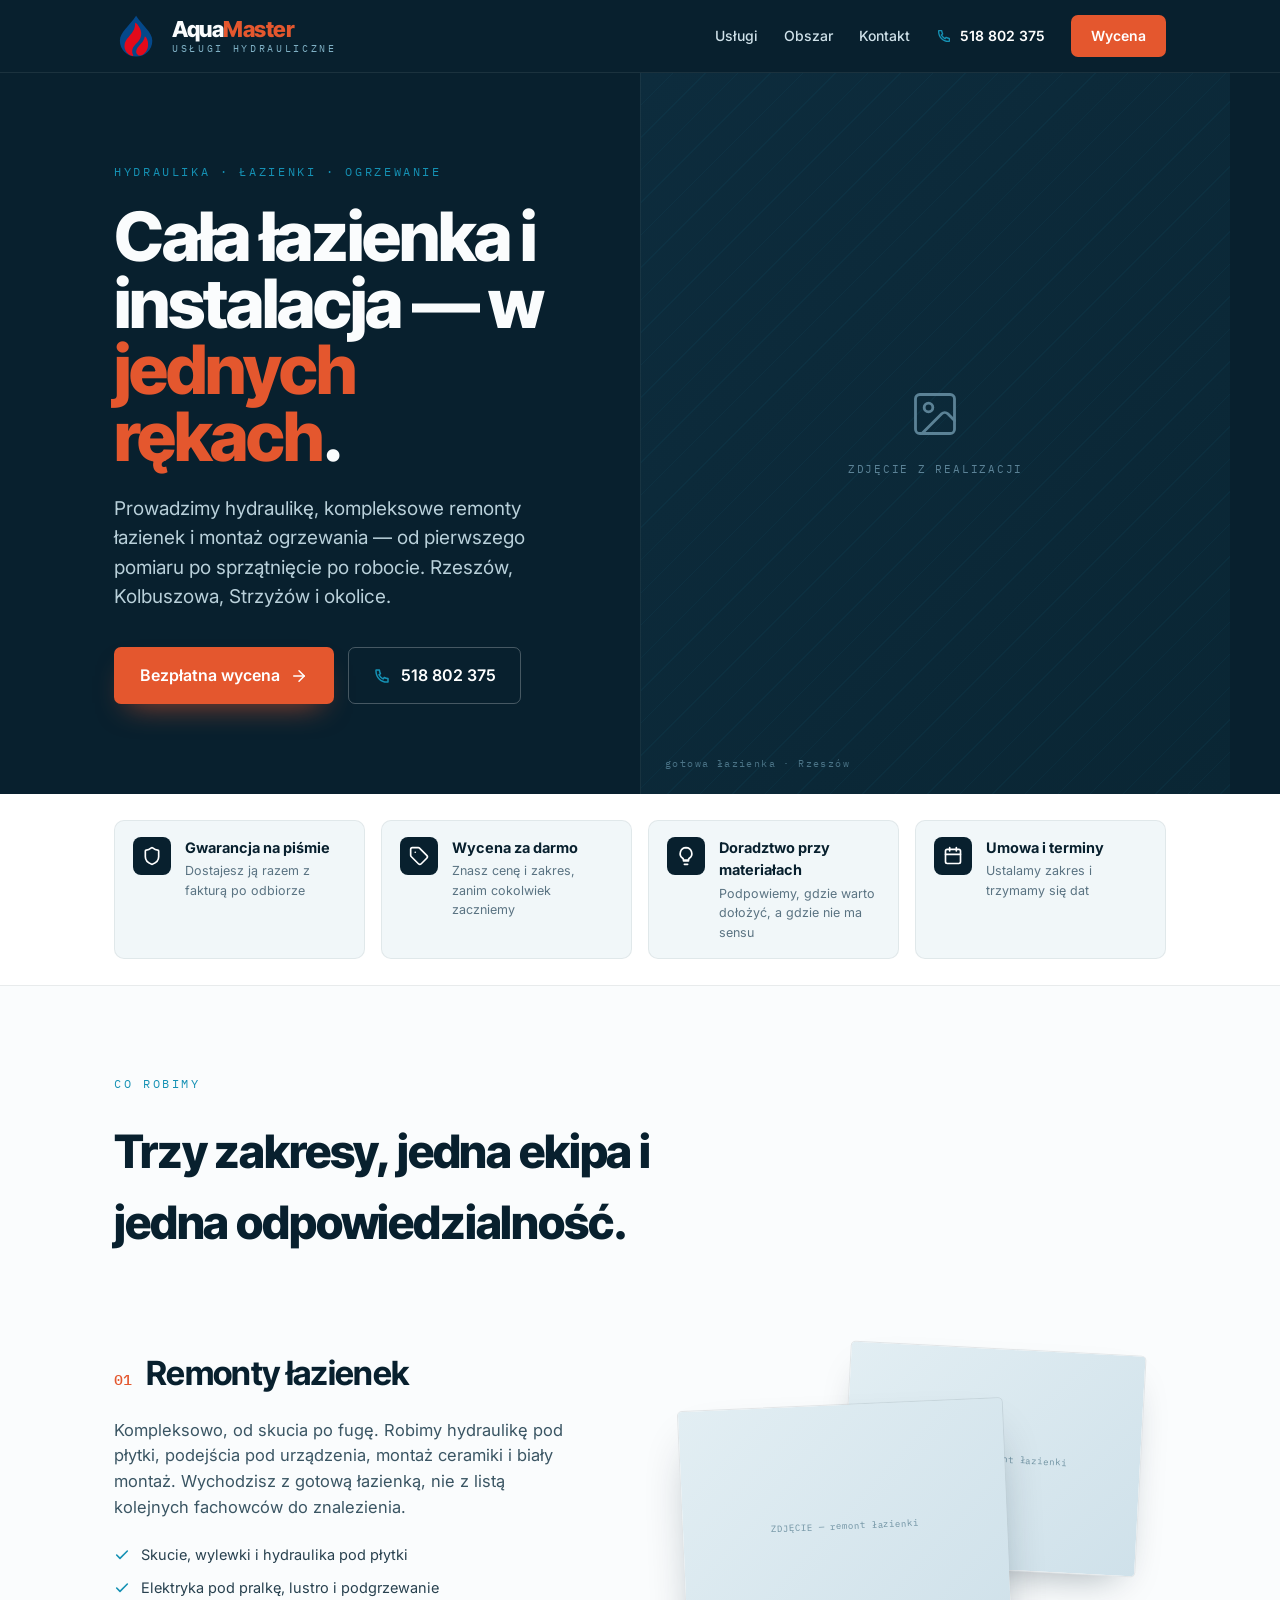
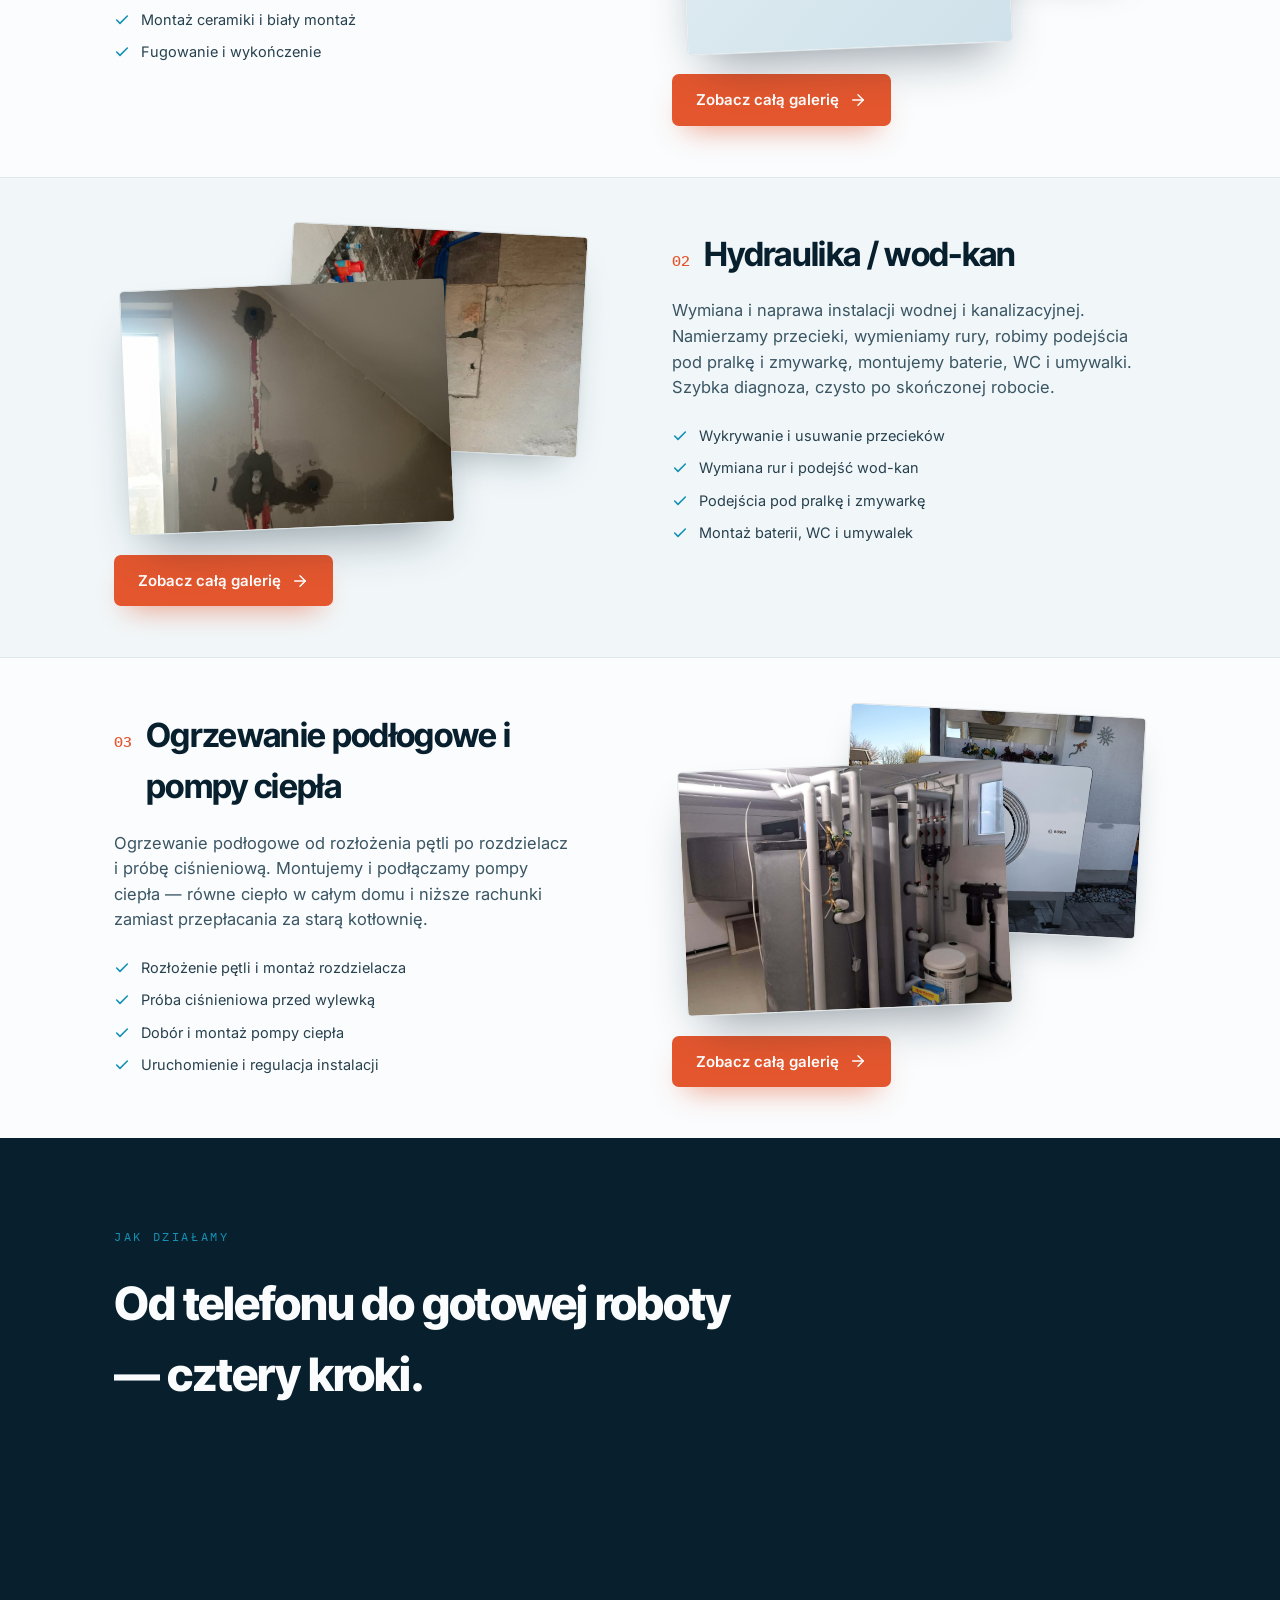
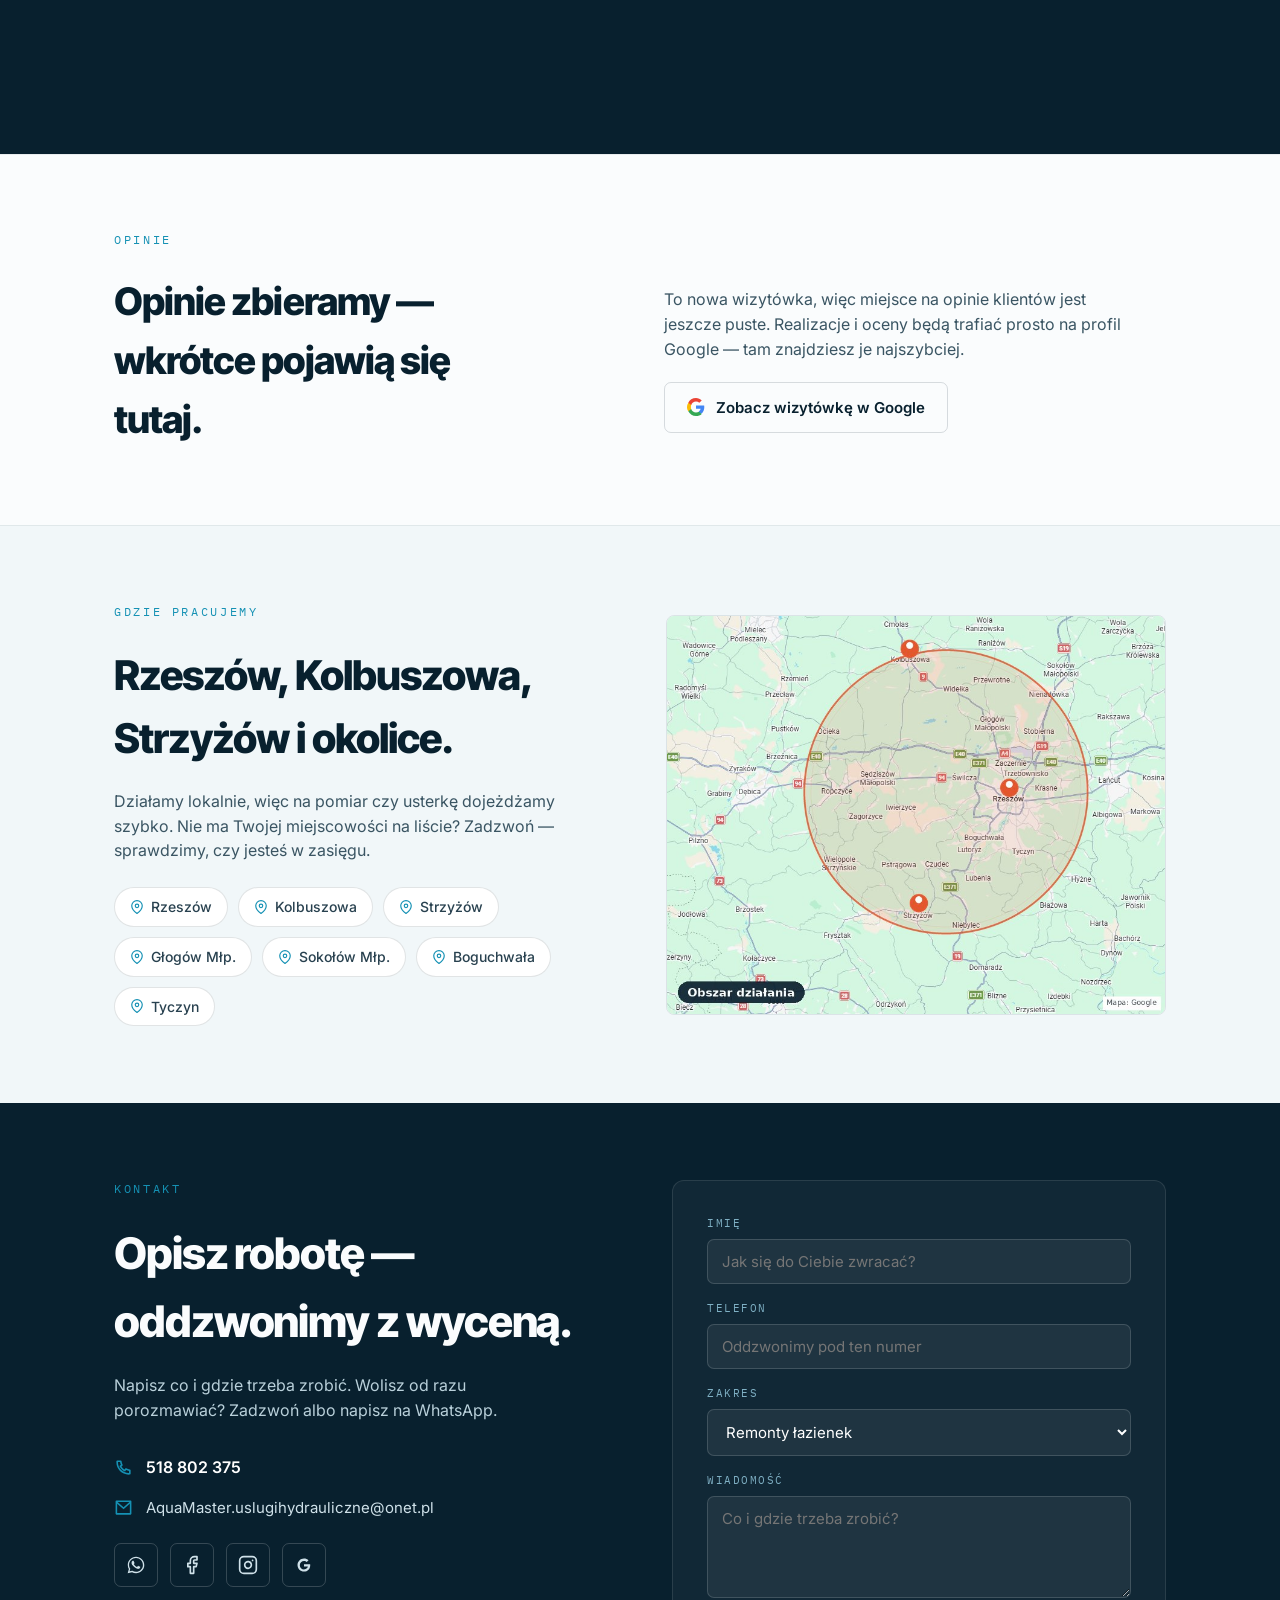
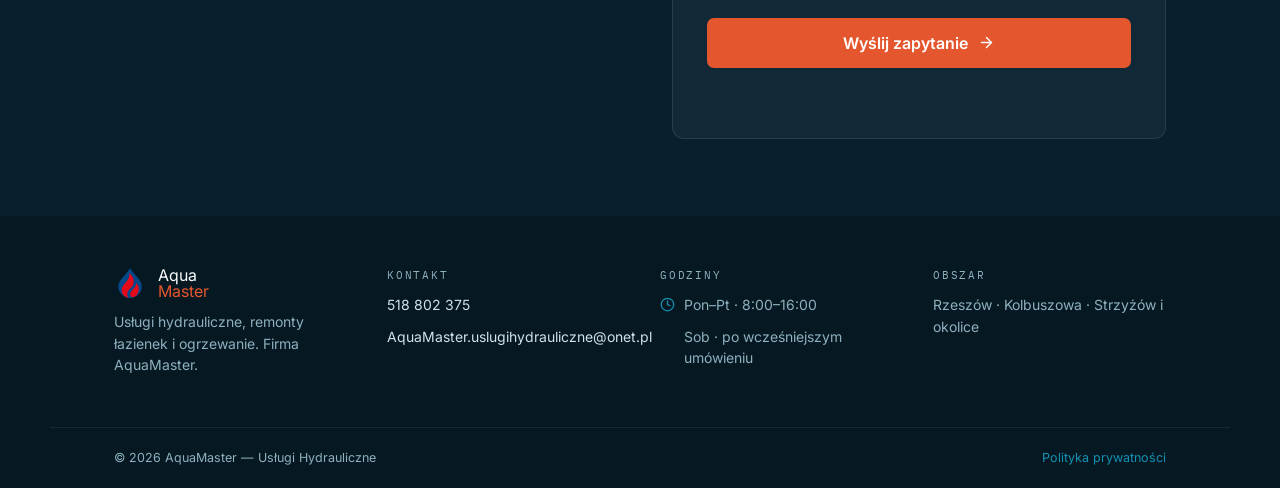
==== commit 5cdfb6c9: "Add files via upload" ====
--- a/index.html
+++ b/index.html
@@ -3,20 +3,22 @@
 <head>
 <meta charset="UTF-8">
 <meta name="viewport" content="width=device-width, initial-scale=1.0">
-<title>Hydraulik Rzeszów, remont łazienki — AquaMaster (Rzeszów, Kolbuszowa, Strzyżów)</title>
-<meta name="description" content="AquaMaster — remonty łazienek od A do Z, hydraulika wod-kan, ogrzewanie podłogowe i pompy ciepła. Rzeszów, Kolbuszowa, Strzyżów i okolice. Bezpłatna wycena, tel. 518 802 375.">
+<title>AquaMaster — Remonty łazienek, Hydraulika wod-kan, Ogrzewanie podłogowe/pompy ciepła</title>
+<meta name="description" content="AquaMaster — remonty łazienek od A do Z, hydraulika wod-kan, ogrzewanie podłogowe i pompy ciepła. Rzeszów, Kolbuszowa, Strzyżów i okolice. Bezpłatna wycena.">
 <link rel="canonical" href="https://aquamaster-hydraulika.pl/">
+<link rel="icon" href="assets/logo/aquamaster-logo.svg" type="image/svg+xml">
 
 <meta property="og:type" content="website">
 <meta property="og:title" content="AquaMaster — Usługi Hydrauliczne | Rzeszów, Kolbuszowa, Strzyżów">
 <meta property="og:description" content="Remonty łazienek, hydraulika i ogrzewanie podłogowe w jednych rękach. Działamy w Rzeszowie, Kolbuszowej, Strzyżowie i okolicy.">
 <meta property="og:url" content="https://aquamaster-hydraulika.pl/">
+<meta property="og:image" content="https://aquamaster-hydraulika.pl/assets/mapa-obszaru.jpg">
 <meta property="og:locale" content="pl_PL">
-<!-- TODO: podmienić na finalną domenę i dodać og:image, gdy będzie logo/zdjęcie hero -->
+<!-- TODO: podmienić na finalną domenę i docelowe zdjęcie hero, gdy przyjdzie od klienta -->
 
 <link rel="preconnect" href="https://fonts.googleapis.com">
 <link rel="preconnect" href="https://fonts.gstatic.com" crossorigin>
-<link href="https://fonts.googleapis.com/css2?family=Bricolage+Grotesque:wght@600;700;800&family=IBM+Plex+Mono:wght@400;500&family=Inter:wght@400;500;600&display=swap" rel="stylesheet">
+<link href="https://fonts.googleapis.com/css2?family=Inter+Tight:wght@700;800&family=IBM+Plex+Mono:wght@400;500&family=Inter:wght@400;500;600&display=swap" rel="stylesheet">
 
 <link rel="stylesheet" href="style.css">
 </head>
@@ -25,8 +27,7 @@
 <header class="site-header">
   <div class="container">
     <a href="#top" class="logo-link">
-      <!-- TODO: podmienić na assets/logo/logo.png (ten sam plik w headerze i stopce) -->
-      <span class="logo-mark" aria-hidden="true">LOGO</span>
+      <span class="logo-mark"><img src="assets/logo/aquamaster-logo.svg" alt="AquaMaster"></span>
       <span class="logo-text">
         <span class="name"><span class="aqua">Aqua</span><span class="master">Master</span></span>
         <span class="tagline">Usługi Hydrauliczne</span>
@@ -83,19 +84,19 @@
         <span class="trust-icon" aria-hidden="true">
           <svg width="20" height="20" viewBox="0 0 24 24" fill="none" stroke="currentColor" stroke-width="2" stroke-linecap="round" stroke-linejoin="round"><path d="M20 13c0 5-3.5 7.5-7.66 8.95a1 1 0 0 1-.67-.01C7.5 20.5 4 18 4 13V6a1 1 0 0 1 1-1c2 0 4.5-1.2 6.24-2.72a1.17 1.17 0 0 1 1.52 0C14.51 3.81 17 5 19 5a1 1 0 0 1 1 1z"></path></svg>
         </span>
-        <span class="trust-copy"><b>Gwarancja jakości</b><span class="sub">Standardy na wysokim poziomie</span></span>
+        <span class="trust-copy"><b>Gwarancja na piśmie</b><span class="sub">Dostajesz ją razem z fakturą po odbiorze</span></span>
       </div>
       <div class="trust-tile">
         <span class="trust-icon" aria-hidden="true">
           <svg width="20" height="20" viewBox="0 0 24 24" fill="none" stroke="currentColor" stroke-width="2" stroke-linecap="round" stroke-linejoin="round"><path d="M12.586 2.586A2 2 0 0 0 11.172 2H4a2 2 0 0 0-2 2v7.172a2 2 0 0 0 .586 1.414l8.704 8.704a2.426 2.426 0 0 0 3.42 0l6.58-6.58a2.426 2.426 0 0 0 0-3.42z"></path><path d="M7.5 7.5h.01"></path></svg>
         </span>
-        <span class="trust-copy"><b>Wycena za darmo</b><span class="sub">Konkret przed startem, bez zobowiązań</span></span>
+        <span class="trust-copy"><b>Wycena za darmo</b><span class="sub">Znasz cenę i zakres, zanim cokolwiek zaczniemy</span></span>
       </div>
       <div class="trust-tile">
         <span class="trust-icon" aria-hidden="true">
           <svg width="20" height="20" viewBox="0 0 24 24" fill="none" stroke="currentColor" stroke-width="2" stroke-linecap="round" stroke-linejoin="round"><path d="M9 18h6"></path><path d="M10 22h4"></path><path d="M12 2a7 7 0 0 0-4 12.7c.6.5 1 1.3 1 2.3h6c0-1 .4-1.8 1-2.3A7 7 0 0 0 12 2z"></path></svg>
         </span>
-        <span class="trust-copy"><b>Doradztwo i dobór materiałów</b><span class="sub">Pomożemy wybrać dobre rozwiązanie</span></span>
+        <span class="trust-copy"><b>Doradztwo przy materiałach</b><span class="sub">Podpowiemy, gdzie warto dołożyć, a gdzie nie ma sensu</span></span>
       </div>
       <div class="trust-tile">
         <span class="trust-icon" aria-hidden="true">
@@ -259,7 +260,7 @@
   <section id="obszar" class="area-section">
     <div class="container area-grid">
       <div data-reveal>
-        <span class="eyebrow">Gdzie pracuję</span>
+        <span class="eyebrow">Gdzie pracujemy</span>
         <h2>Rzeszów, Kolbuszowa, Strzyżów i okolice.</h2>
         <p>Działamy lokalnie, więc na pomiar czy usterkę dojeżdżamy szybko. Nie ma Twojej miejscowości na liście? Zadzwoń — sprawdzimy, czy jesteś w zasięgu.</p>
         <div class="town-chips">
@@ -299,7 +300,7 @@
             <a href="https://wa.me/48518802375" target="_blank" rel="noopener" aria-label="WhatsApp" class="social-link">
               <svg width="20" height="20" viewBox="0 0 24 24" fill="currentColor" aria-hidden="true"><path d="M12.04 2C6.58 2 2.13 6.45 2.13 11.91c0 1.75.46 3.45 1.32 4.95L2 22l5.25-1.38c1.45.79 3.08 1.21 4.79 1.21 5.46 0 9.91-4.45 9.91-9.91S17.5 2 12.04 2m0 1.67c4.55 0 8.24 3.7 8.24 8.24s-3.69 8.24-8.24 8.24c-1.53 0-3.03-.42-4.32-1.22l-.31-.18-3.11.82.83-3.03-.2-.32a8.2 8.2 0 0 1-1.26-4.36c0-4.54 3.69-8.24 8.24-8.24m4.71 10.32c-.26-.13-1.53-.75-1.76-.84s-.41-.13-.58.13c-.17.26-.66.84-.81 1.01s-.3.19-.56.06c-.26-.13-1.09-.4-2.07-1.28-.77-.68-1.28-1.53-1.43-1.79s-.02-.4.11-.53c.12-.12.26-.3.39-.46.13-.15.17-.26.26-.43s.04-.32-.02-.45c-.06-.13-.58-1.4-.8-1.92-.21-.5-.42-.43-.58-.44l-.5-.01c-.17 0-.45.06-.68.32s-.9.88-.9 2.14.92 2.48 1.05 2.65c.13.17 1.81 2.76 4.38 3.87.61.26 1.09.42 1.46.54.61.2 1.17.17 1.61.1.49-.07 1.53-.62 1.74-1.22s.22-1.12.15-1.22c-.06-.11-.24-.17-.5-.3"></path></svg>
             </a>
-            <a href="https://www.facebook.com/profile.php?id=61577137937424&locale=pl_PL" target="_blank" rel="noopener" aria-label="Facebook" class="social-link">
+            <a href="https://www.facebook.com/profile.php?id=61577137937424&amp;locale=pl_PL" target="_blank" rel="noopener" aria-label="Facebook" class="social-link">
               <svg width="20" height="20" viewBox="0 0 24 24" fill="none" stroke="currentColor" stroke-width="2" stroke-linecap="round" stroke-linejoin="round" aria-hidden="true"><path d="M18 2h-3a5 5 0 0 0-5 5v3H7v4h3v8h4v-8h3l1-4h-4V7a1 1 0 0 1 1-1h3z"></path></svg>
             </a>
             <a href="https://www.instagram.com/aquaamaster" target="_blank" rel="noopener" aria-label="Instagram" class="social-link">
@@ -313,7 +314,7 @@
       </div>
 
       <form class="contact-form" id="contact-form">
-        <input type="hidden" name="access_key" value="TWOJ_KLUCZ_WEB3FORMS">
+        <input type="hidden" name="access_key" value="546b7c06-498a-4323-b32a-b0a72911a71f">
         <input type="hidden" name="subject" value="Zapytanie ze strony AquaMaster">
         <label class="form-field">Imię
           <input name="name" type="text" required placeholder="Jak się do Ciebie zwracać?">
@@ -346,7 +347,10 @@
 <footer class="site-footer">
   <div class="container footer-grid">
     <div>
-      <span class="logo-text name"><span class="aqua" style="color:var(--color-text-on-dark)">Aqua</span><span class="master" style="color:var(--color-accent)">Master</span></span>
+      <span class="logo-link footer-logo">
+        <span class="logo-mark"><img src="assets/logo/aquamaster-logo.svg" alt="AquaMaster"></span>
+        <span class="logo-text name"><span class="aqua" style="color:var(--color-text-on-dark)">Aqua</span><span class="master" style="color:var(--color-accent)">Master</span></span>
+      </span>
       <p>Usługi hydrauliczne, remonty łazienek i ogrzewanie. Firma AquaMaster.</p>
     </div>
     <div class="footer-col">
@@ -359,7 +363,7 @@
       <!-- TODO: godziny pracy do potwierdzenia u klienta -->
       <span class="footer-hours">
         <svg width="15" height="15" viewBox="0 0 24 24" fill="none" stroke="currentColor" stroke-width="2" stroke-linecap="round" stroke-linejoin="round" style="color:var(--color-teal)" aria-hidden="true"><circle cx="12" cy="12" r="10"></circle><path d="M12 6v6l4 2"></path></svg>
-        Pon–Pt · 7:00–18:00
+        Pon–Pt · 8:00–16:00
       </span>
       <span class="footer-hours-sub plain">Sob · po wcześniejszym umówieniu</span>
     </div>
--- a/style.css
+++ b/style.css
@@ -28,7 +28,7 @@
   --color-text-on-dark-mute-3: #5f8395;
 
   /* Fonty */
-  --font-heading: 'Bricolage Grotesque', system-ui, sans-serif;
+  --font-heading: 'Inter Tight', system-ui, sans-serif;
   --font-mono: 'IBM Plex Mono', monospace;
   --font-body: 'Inter', system-ui, sans-serif;
 
@@ -149,21 +149,15 @@
   flex: none;
 }
 
-/* ---------- Logo (placeholder do podmiany na plik z assets/logo/) ---------- */
+/* ---------- Logo ---------- */
 
 .logo-mark {
   width: 44px;
   height: 44px;
   flex: none;
-  border: 1px dashed rgba(255, 255, 255, .35);
-  border-radius: 8px;
   display: flex;
   align-items: center;
   justify-content: center;
-  font-family: var(--font-mono);
-  font-size: 9px;
-  letter-spacing: .05em;
-  color: rgba(255, 255, 255, .5);
   overflow: hidden;
 }
 
@@ -985,6 +979,15 @@
   max-width: 34ch;
 }
 
+.footer-logo {
+  gap: 12px;
+}
+
+.footer-logo .logo-mark {
+  width: 32px;
+  height: 32px;
+}
+
 .footer-col {
   display: flex;
   flex-direction: column;
@@ -996,7 +999,7 @@
   font-size: 11px;
   letter-spacing: .16em;
   text-transform: uppercase;
-  color: var(--color-text-on-dark-mute-3);
+  color: var(--color-text-on-dark-mute-2);
 }
 
 .footer-col a {
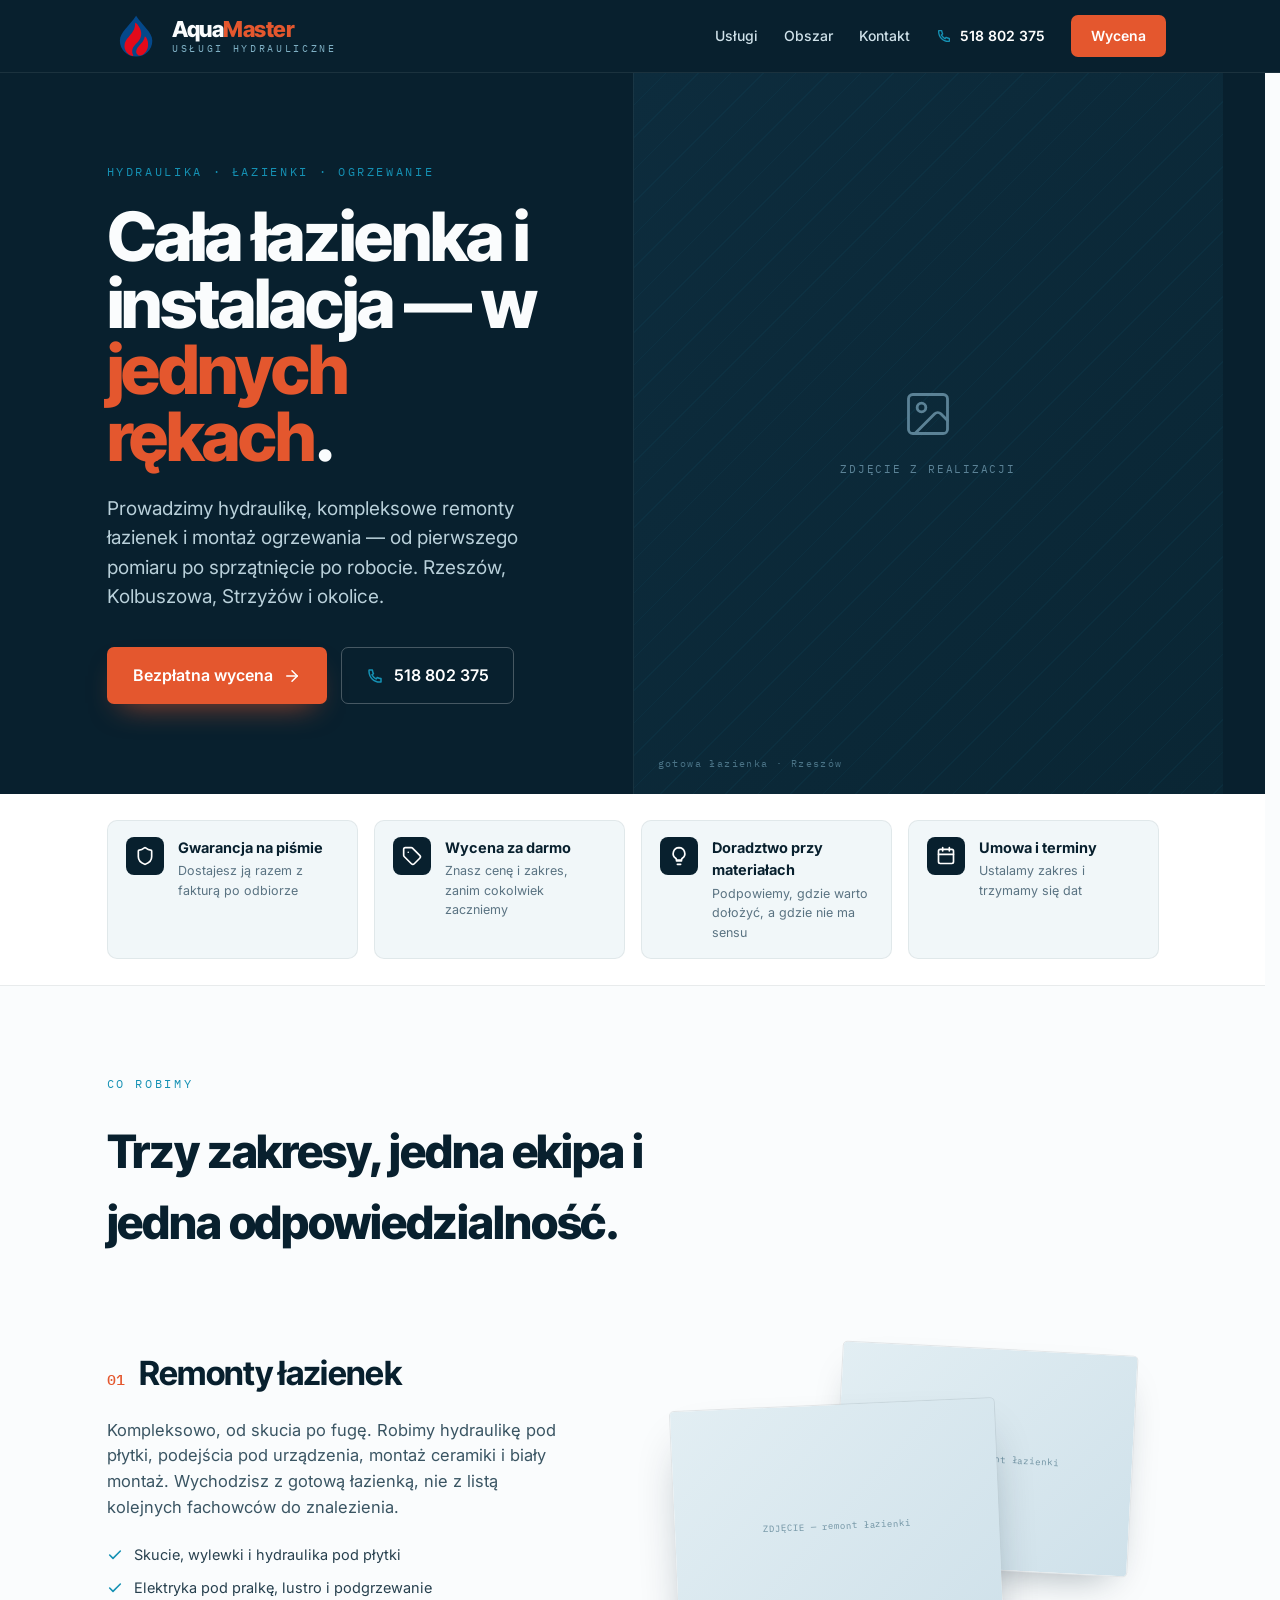
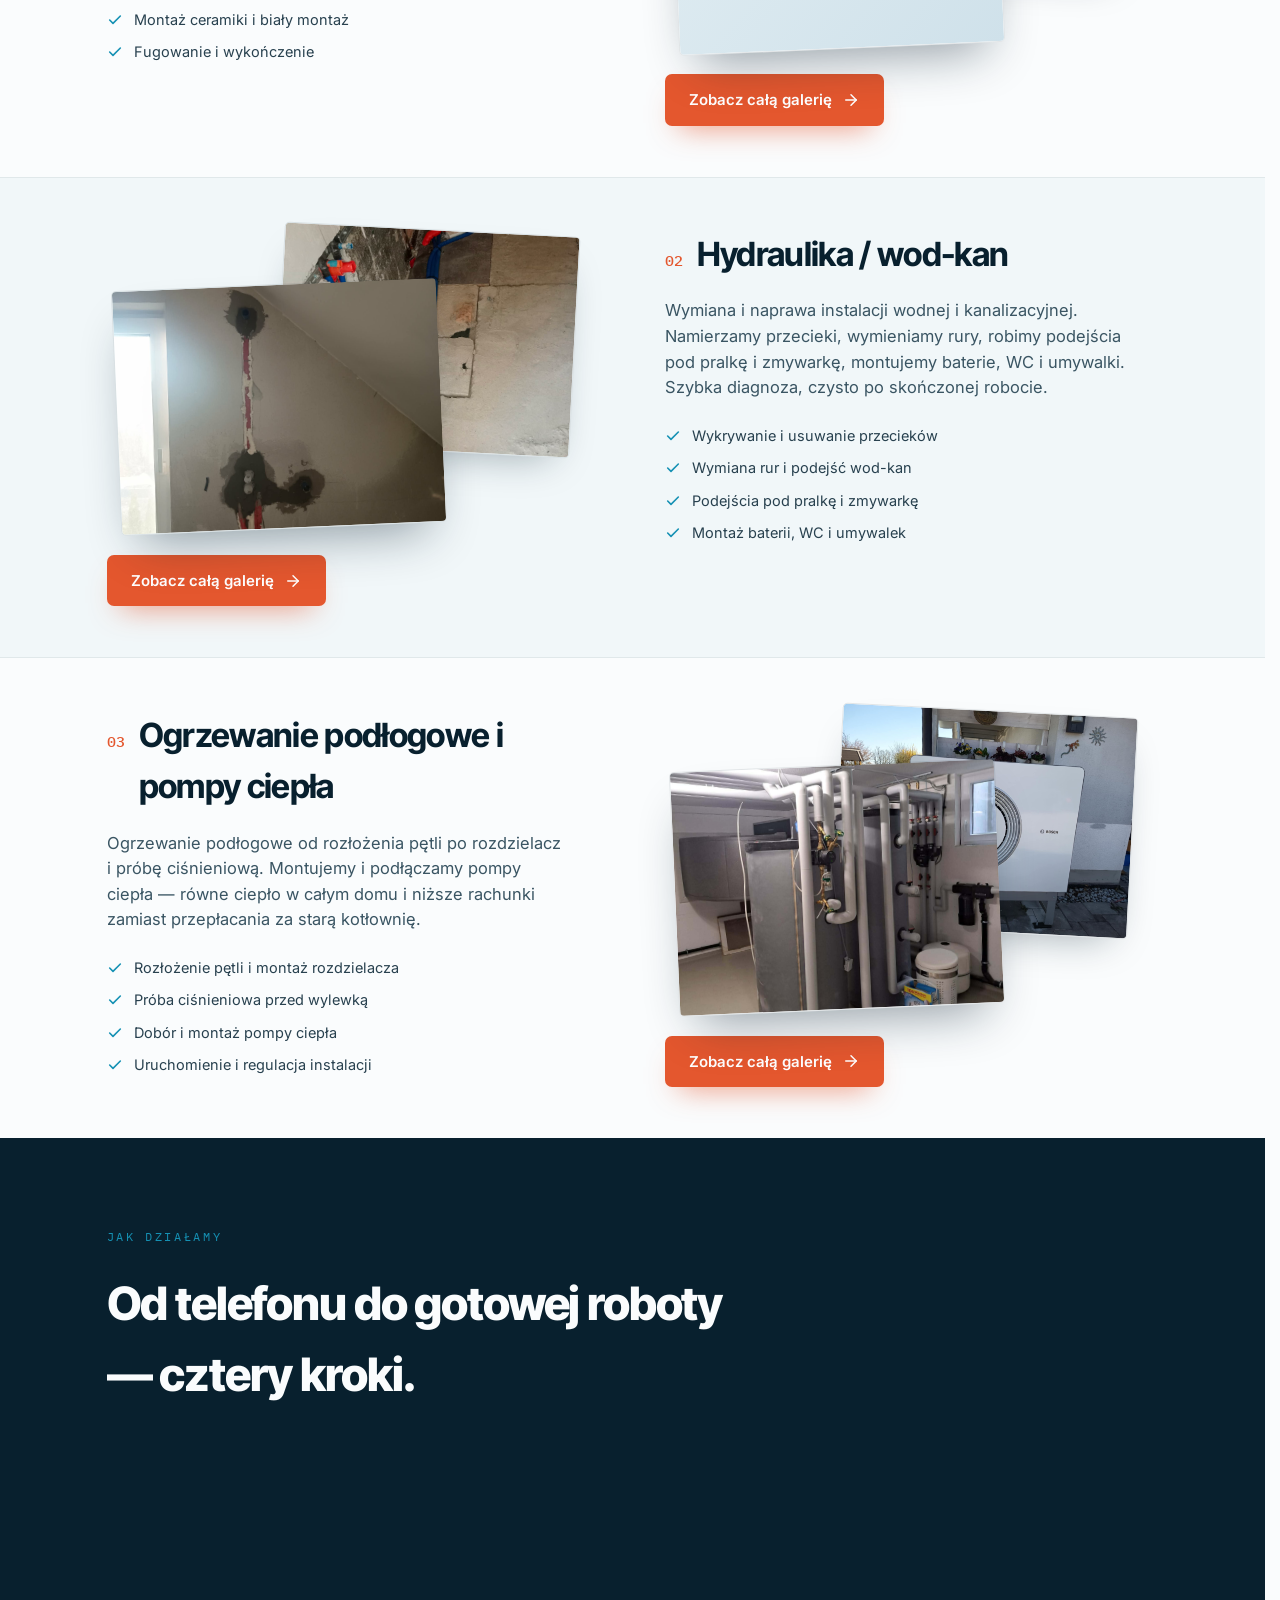
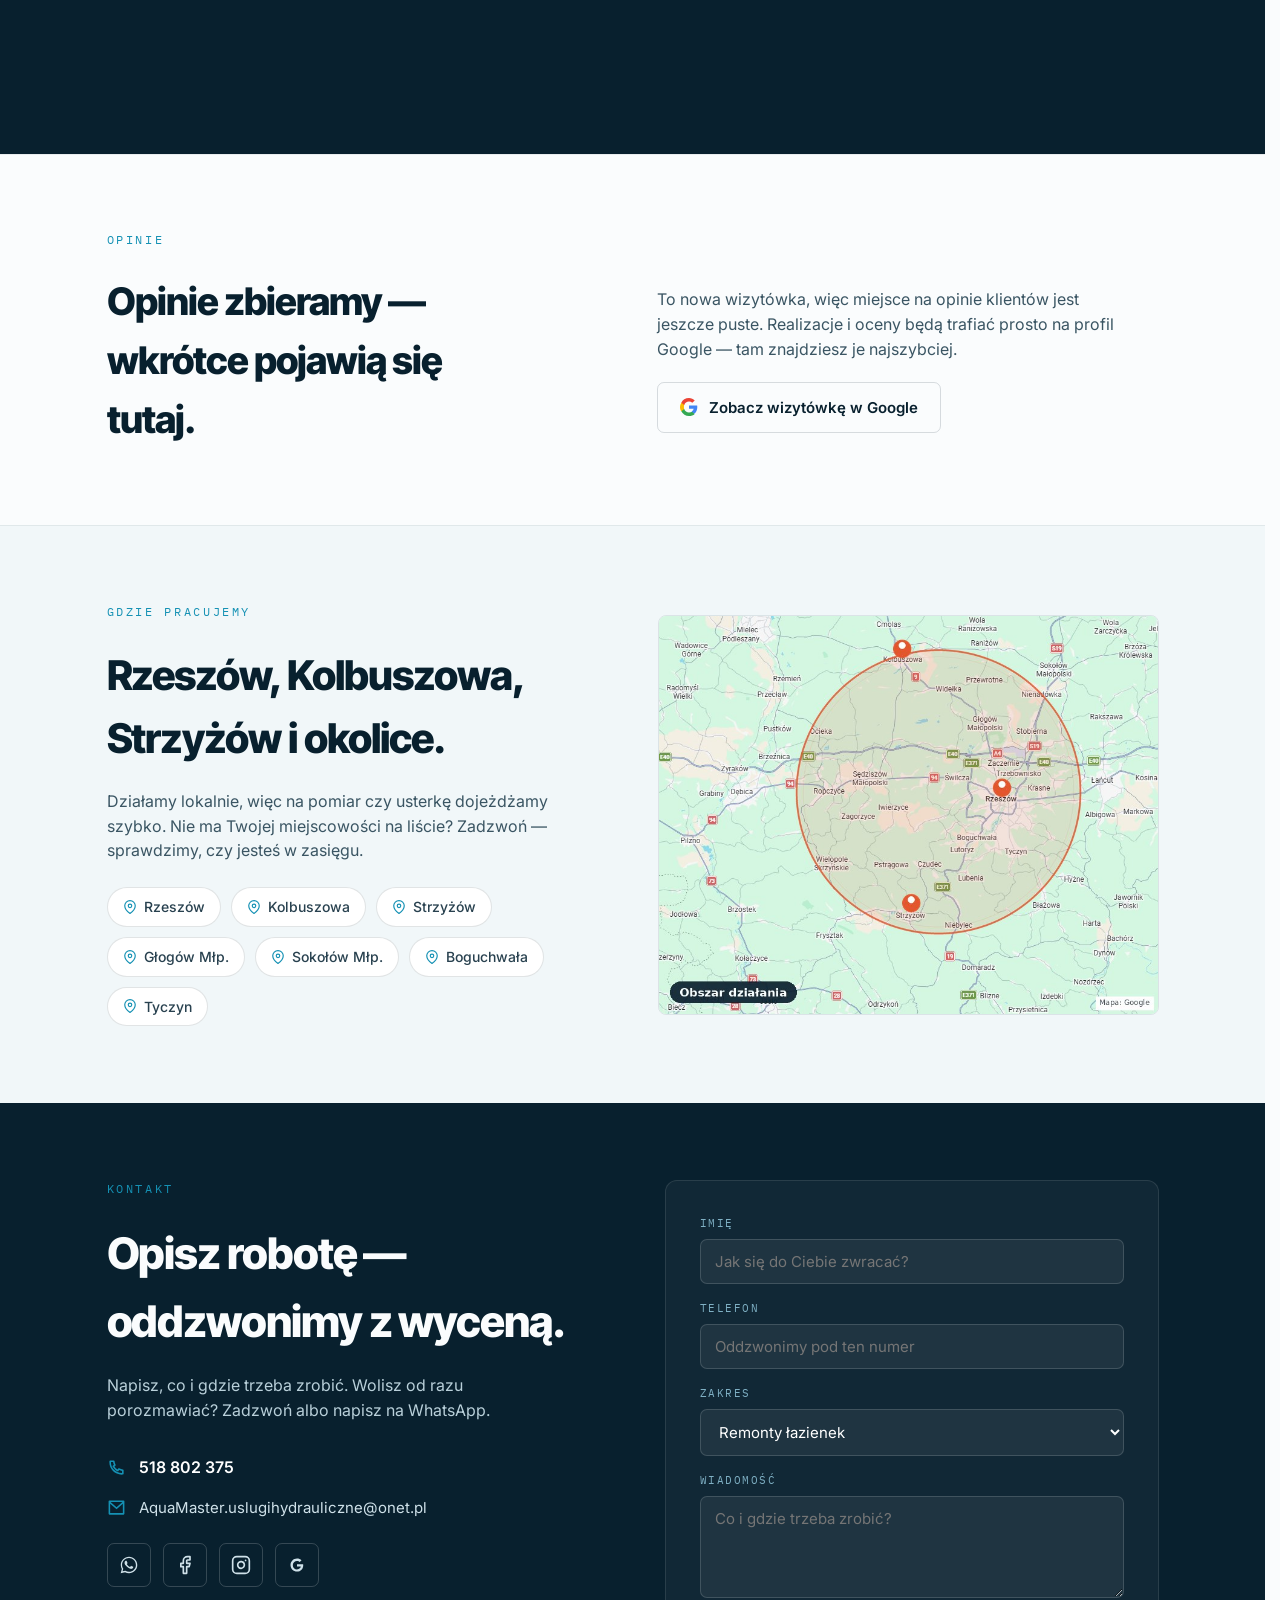
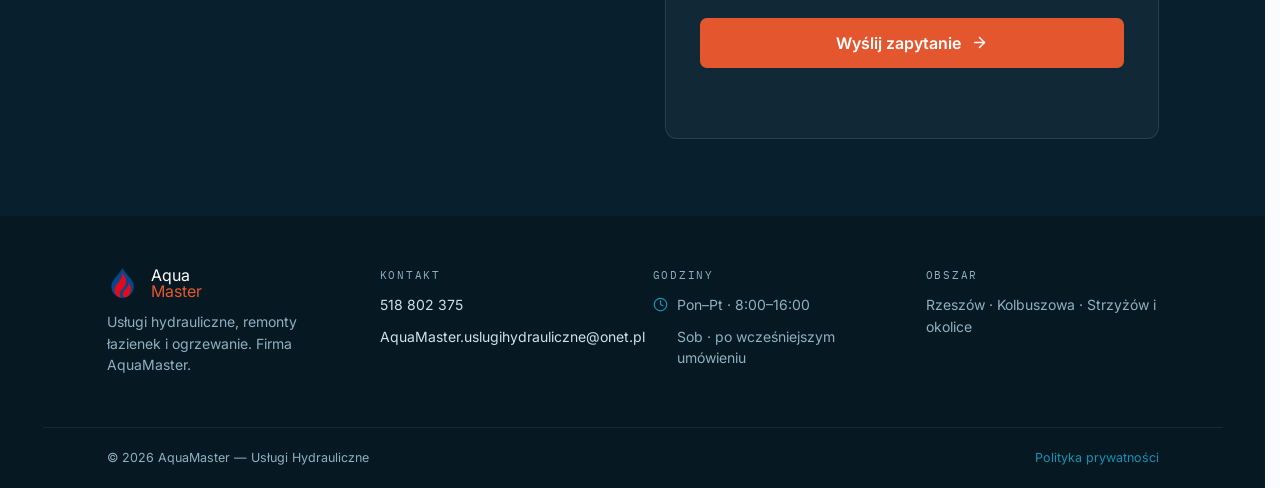
==== commit eb9369e2: "commit" ====
--- a/index.html
+++ b/index.html
@@ -3,7 +3,7 @@
 <head>
 <meta charset="UTF-8">
 <meta name="viewport" content="width=device-width, initial-scale=1.0">
-<title>AquaMaster — Remonty łazienek, Hydraulika wod-kan, Ogrzewanie podłogowe/pompy ciepła</title>
+<title>Hydraulik Rzeszów, remonty łazienek, ogrzewanie — AquaMaster</title>
 <meta name="description" content="AquaMaster — remonty łazienek od A do Z, hydraulika wod-kan, ogrzewanie podłogowe i pompy ciepła. Rzeszów, Kolbuszowa, Strzyżów i okolice. Bezpłatna wycena.">
 <link rel="canonical" href="https://aquamaster-hydraulika.pl/">
 <link rel="icon" href="assets/logo/aquamaster-logo.svg" type="image/svg+xml">
@@ -12,7 +12,9 @@
 <meta property="og:title" content="AquaMaster — Usługi Hydrauliczne | Rzeszów, Kolbuszowa, Strzyżów">
 <meta property="og:description" content="Remonty łazienek, hydraulika i ogrzewanie podłogowe w jednych rękach. Działamy w Rzeszowie, Kolbuszowej, Strzyżowie i okolicy.">
 <meta property="og:url" content="https://aquamaster-hydraulika.pl/">
-<meta property="og:image" content="https://aquamaster-hydraulika.pl/assets/mapa-obszaru.jpg">
+<!-- TODO: podmienić na najlepsze zdjęcie gotowej łazienki, gdy przyjdą od klienta -->
+<meta property="og:image" content="https://aquamaster-hydraulika.pl/assets/hydraulika/hydraulika-01.jpeg">
+<meta property="og:image:alt" content="Realizacja AquaMaster — instalacja hydrauliczna">
 <meta property="og:locale" content="pl_PL">
 <!-- TODO: podmienić na finalną domenę i docelowe zdjęcie hero, gdy przyjdzie od klienta -->
 
@@ -21,6 +23,61 @@
 <link href="https://fonts.googleapis.com/css2?family=Inter+Tight:wght@700;800&family=IBM+Plex+Mono:wght@400;500&family=Inter:wght@400;500;600&display=swap" rel="stylesheet">
 
 <link rel="stylesheet" href="style.css">
+
+<script type="application/ld+json">
+{
+  "@context": "https://schema.org",
+  "@type": "Plumber",
+  "name": "AquaMaster — Usługi Hydrauliczne",
+  "description": "Remonty łazienek od A do Z, hydraulika wod-kan, ogrzewanie podłogowe i pompy ciepła. Rzeszów, Kolbuszowa, Strzyżów i okolice.",
+  "url": "https://aquamaster-hydraulika.pl/",
+  "logo": "https://aquamaster-hydraulika.pl/assets/logo/aquamaster-logo.svg",
+  "image": "https://aquamaster-hydraulika.pl/assets/hydraulika/hydraulika-01.jpeg",
+  "telephone": "+48518802375",
+  "email": "AquaMaster.uslugihydrauliczne@onet.pl",
+  "founder": "Patryk Tomaszewski",
+  "priceRange": "$$",
+  "currenciesAccepted": "PLN",
+  "address": {
+    "@type": "PostalAddress",
+    "addressLocality": "Rzeszów",
+    "addressRegion": "podkarpackie",
+    "addressCountry": "PL"
+  },
+  "areaServed": [
+    { "@type": "City", "name": "Rzeszów" },
+    { "@type": "City", "name": "Kolbuszowa" },
+    { "@type": "City", "name": "Strzyżów" },
+    { "@type": "City", "name": "Głogów Małopolski" },
+    { "@type": "City", "name": "Sokołów Małopolski" },
+    { "@type": "City", "name": "Boguchwała" },
+    { "@type": "City", "name": "Tyczyn" }
+  ],
+  "openingHoursSpecification": [
+    {
+      "@type": "OpeningHoursSpecification",
+      "dayOfWeek": ["Monday", "Tuesday", "Wednesday", "Thursday", "Friday"],
+      "opens": "08:00",
+      "closes": "16:00"
+    }
+  ],
+  "sameAs": [
+    "https://www.facebook.com/profile.php?id=61577137937424",
+    "https://www.instagram.com/aquaamaster",
+    "https://share.google/fItTZhvBvTbSsbs2f"
+  ],
+  "hasOfferCatalog": {
+    "@type": "OfferCatalog",
+    "name": "Usługi AquaMaster",
+    "itemListElement": [
+      { "@type": "Offer", "itemOffered": { "@type": "Service", "name": "Remonty łazienek" } },
+      { "@type": "Offer", "itemOffered": { "@type": "Service", "name": "Hydraulika i instalacje wod-kan" } },
+      { "@type": "Offer", "itemOffered": { "@type": "Service", "name": "Ogrzewanie podłogowe i pompy ciepła" } }
+    ]
+  }
+}
+</script>
+
 </head>
 <body>
 
@@ -33,7 +90,8 @@
         <span class="tagline">Usługi Hydrauliczne</span>
       </span>
     </a>
-    <nav class="main-nav" aria-label="Nawigacja główna">
+    <button class="nav-toggle" id="nav-toggle" aria-label="Menu" aria-expanded="false" aria-controls="main-nav"><span class="nav-toggle-bars" aria-hidden="true"><span></span><span></span><span></span></span></button>
+    <nav class="main-nav" id="main-nav" aria-label="Nawigacja główna">
       <a href="#uslugi" class="nav-link">Usługi</a>
       <a href="#obszar" class="nav-link">Obszar</a>
       <a href="#kontakt" class="nav-link">Kontakt</a>
@@ -286,7 +344,7 @@
       <div>
         <span class="eyebrow">Kontakt</span>
         <h2>Opisz robotę — oddzwonimy z wyceną.</h2>
-        <p>Napisz co i gdzie trzeba zrobić. Wolisz od razu porozmawiać? Zadzwoń albo napisz na WhatsApp.</p>
+        <p>Napisz, co i gdzie trzeba zrobić. Wolisz od razu porozmawiać? Zadzwoń albo napisz na WhatsApp.</p>
         <div class="contact-links">
           <a href="tel:+48518802375" class="contact-link">
             <svg width="19" height="19" viewBox="0 0 24 24" fill="currentColor" class="icon-placeholder" style="color:var(--color-teal)" aria-hidden="true"><path d="M9.36556 10.6821C10.302 12.3288 11.6712 13.698 13.3179 14.6344L14.2024 13.3961C14.4965 12.9845 15.0516 12.8573 15.4956 13.0998C16.9024 13.8683 18.4571 14.3353 20.0789 14.4637C20.599 14.5049 21 14.9389 21 15.4606V19.9234C21 20.4361 20.6122 20.8657 20.1022 20.9181C19.5723 20.9726 19.0377 21 18.5 21C9.93959 21 3 14.0604 3 5.5C3 4.96227 3.02742 4.42771 3.08189 3.89776C3.1343 3.38775 3.56394 3 4.07665 3H8.53942C9.0611 3 9.49513 3.40104 9.5363 3.92109C9.66467 5.54288 10.1317 7.09764 10.9002 8.50444C11.1427 8.9484 11.0155 9.50354 10.6039 9.79757L9.36556 10.6821ZM6.84425 10.0252L8.7442 8.66809C8.20547 7.50514 7.83628 6.27183 7.64727 5H5.00907C5.00303 5.16632 5 5.333 5 5.5C5 12.9558 11.0442 19 18.5 19C18.667 19 18.8337 18.997 19 18.9909V16.3527C17.7282 16.1637 16.4949 15.7945 15.3319 15.2558L13.9748 17.1558C13.4258 16.9425 12.8956 16.6915 12.3874 16.4061L12.3293 16.373C10.3697 15.2587 8.74134 13.6303 7.627 11.6707L7.59394 11.6126C7.30849 11.1044 7.05754 10.5742 6.84425 10.0252Z"></path></svg>
@@ -378,6 +436,10 @@
   </div>
 </footer>
 
+<button class="back-to-top" id="back-to-top" aria-label="Wróć na górę">
+  <svg width="20" height="20" viewBox="0 0 24 24" fill="currentColor" aria-hidden="true"><path d="M13 7.828V20h-2V7.828l-5.364 5.364-1.414-1.414L12 4l7.778 7.778-1.414 1.414L13 7.828Z"></path></svg>
+</button>
+
 <script src="script.js"></script>
 </body>
 </html>
--- a/style.css
+++ b/style.css
@@ -42,6 +42,9 @@
   --content-pad: clamp(20px, 5vw, 64px);
 
   /* Promienie i cienie */
+   /* Wysokosc paska nawigacji (JS podmienia na realna) */
+  --header-h: 73px;
+
   --radius-sm: 5px;
   --radius-md: 7px;
   --radius-lg: 12px;
@@ -57,10 +60,14 @@
 
 html {
   scroll-behavior: smooth;
+  /* Miejsce na pasek przewijania zarezerwowane na stałe — strona nie skacze
+     w bok, gdy przewijanie jest zablokowane (powiększone zdjęcie). */
+  scrollbar-gutter: stable;
 }
 
 body {
   margin: 0;
+  padding-top: var(--header-h);
   background: var(--color-surface);
   color: var(--color-ink);
   font-family: var(--font-body);
@@ -149,6 +156,11 @@
   flex: none;
 }
 
+/* Kotwice: sekcja zatrzymuje sie pod paskiem, nie pod nim */
+[id] {
+  scroll-margin-top: calc(var(--header-h) + 12px);
+}
+
 /* ---------- Logo ---------- */
 
 .logo-mark {
@@ -200,8 +212,10 @@
 /* ---------- Header ---------- */
 
 .site-header {
-  position: sticky;
+  position: fixed;
   top: 0;
+  left: 0;
+  right: 0;
   z-index: 50;
   background: var(--color-ink);
   border-bottom: 1px solid rgba(255, 255, 255, .08);
@@ -213,7 +227,7 @@
   display: flex;
   align-items: center;
   gap: 24px;
-  flex-wrap: wrap;
+  flex-wrap: nowrap;
 }
 
 .logo-link {
@@ -228,7 +242,53 @@
   display: flex;
   align-items: center;
   gap: 26px;
-  flex-wrap: wrap;
+  flex-wrap: nowrap;
+}
+
+/* ---------- Przycisk hamburger (tylko mobile) ---------- */
+
+.nav-toggle {
+  display: none;
+  margin-left: auto;
+  width: 44px;
+  height: 44px;
+  flex: none;
+  align-items: center;
+  justify-content: center;
+  background: transparent;
+  border: 1px solid rgba(255, 255, 255, .18);
+  border-radius: var(--radius-md);
+  cursor: pointer;
+  padding: 0;
+}
+
+.nav-toggle-bars {
+  display: flex;
+  flex-direction: column;
+  justify-content: center;
+  gap: 5px;
+  width: 20px;
+}
+
+.nav-toggle-bars span {
+  display: block;
+  height: 2px;
+  width: 100%;
+  background: #fff;
+  border-radius: 2px;
+  transition: transform .2s ease, opacity .2s ease;
+}
+
+.nav-toggle[aria-expanded="true"] .nav-toggle-bars span:nth-child(1) {
+  transform: translateY(7px) rotate(45deg);
+}
+
+.nav-toggle[aria-expanded="true"] .nav-toggle-bars span:nth-child(2) {
+  opacity: 0;
+}
+
+.nav-toggle[aria-expanded="true"] .nav-toggle-bars span:nth-child(3) {
+  transform: translateY(-7px) rotate(-45deg);
 }
 
 .main-nav a.nav-link {
@@ -1174,6 +1234,11 @@
   padding: 32px;
 }
 
+/* Blokada przewijania strony, gdy zdjęcie jest powiększone */
+body.lightbox-open {
+  overflow: hidden;
+}
+
 .lightbox[hidden] {
   display: none;
 }
@@ -1286,14 +1351,101 @@
   padding-left: 20px;
 }
 
+/* ---------- Przycisk "wróć na górę" ---------- */
+
+.back-to-top {
+  position: fixed;
+  right: var(--space-md);
+  bottom: var(--space-md);
+  z-index: 60;
+  width: 46px;
+  height: 46px;
+  border-radius: 50%;
+  border: none;
+  padding: 0;
+  background: var(--color-accent);
+  color: #fff;
+  box-shadow: var(--shadow-cta);
+  cursor: pointer;
+  display: flex;
+  align-items: center;
+  justify-content: center;
+  opacity: 0;
+  visibility: hidden;
+  transform: translateY(10px);
+  transition: opacity .3s ease, transform .3s ease, visibility .3s, background .2s ease;
+}
+
+.back-to-top.is-visible {
+  opacity: 1;
+  visibility: visible;
+  transform: none;
+}
+
+.back-to-top:hover {
+  background: var(--color-accent-hover);
+  color: #fff;
+}
+
+.back-to-top svg {
+  width: 20px;
+  height: 20px;
+}
+
+@media (prefers-reduced-motion: reduce) {
+  .back-to-top {
+    transform: none;
+  }
+}
+
 /* ---------- Responsywność ---------- */
 
+@media (max-width: 860px) {
+  .nav-toggle {
+    display: flex;
+  }
+
+  .main-nav {
+    display: none;
+    position: absolute;
+    top: 100%;
+    left: 0;
+    right: 0;
+    margin-left: 0;
+    flex-direction: column;
+    align-items: stretch;
+    gap: 0;
+    padding: 8px 20px 20px;
+    background: var(--color-ink);
+    border-bottom: 1px solid rgba(255, 255, 255, .08);
+    box-shadow: 0 18px 30px rgba(0, 0, 0, .28);
+  }
+
+  .main-nav.is-open {
+    display: flex;
+  }
+
+  .main-nav a.nav-link {
+    padding: 14px 2px;
+    font-size: 16px;
+    border-bottom: 1px solid rgba(255, 255, 255, .08);
+  }
+
+  .main-nav a.nav-phone {
+    padding: 16px 2px;
+    font-size: 17px;
+  }
+
+  .main-nav .btn-nav {
+    margin-top: 12px;
+    justify-content: center;
+    padding: 14px 20px;
+    font-size: 15px;
+  }
+}
+
 @media (max-width: 640px) {
-  .main-nav {
-    gap: 16px;
-  }
-
-  .main-nav a.nav-link {
+  .logo-text .tagline {
     display: none;
   }
 
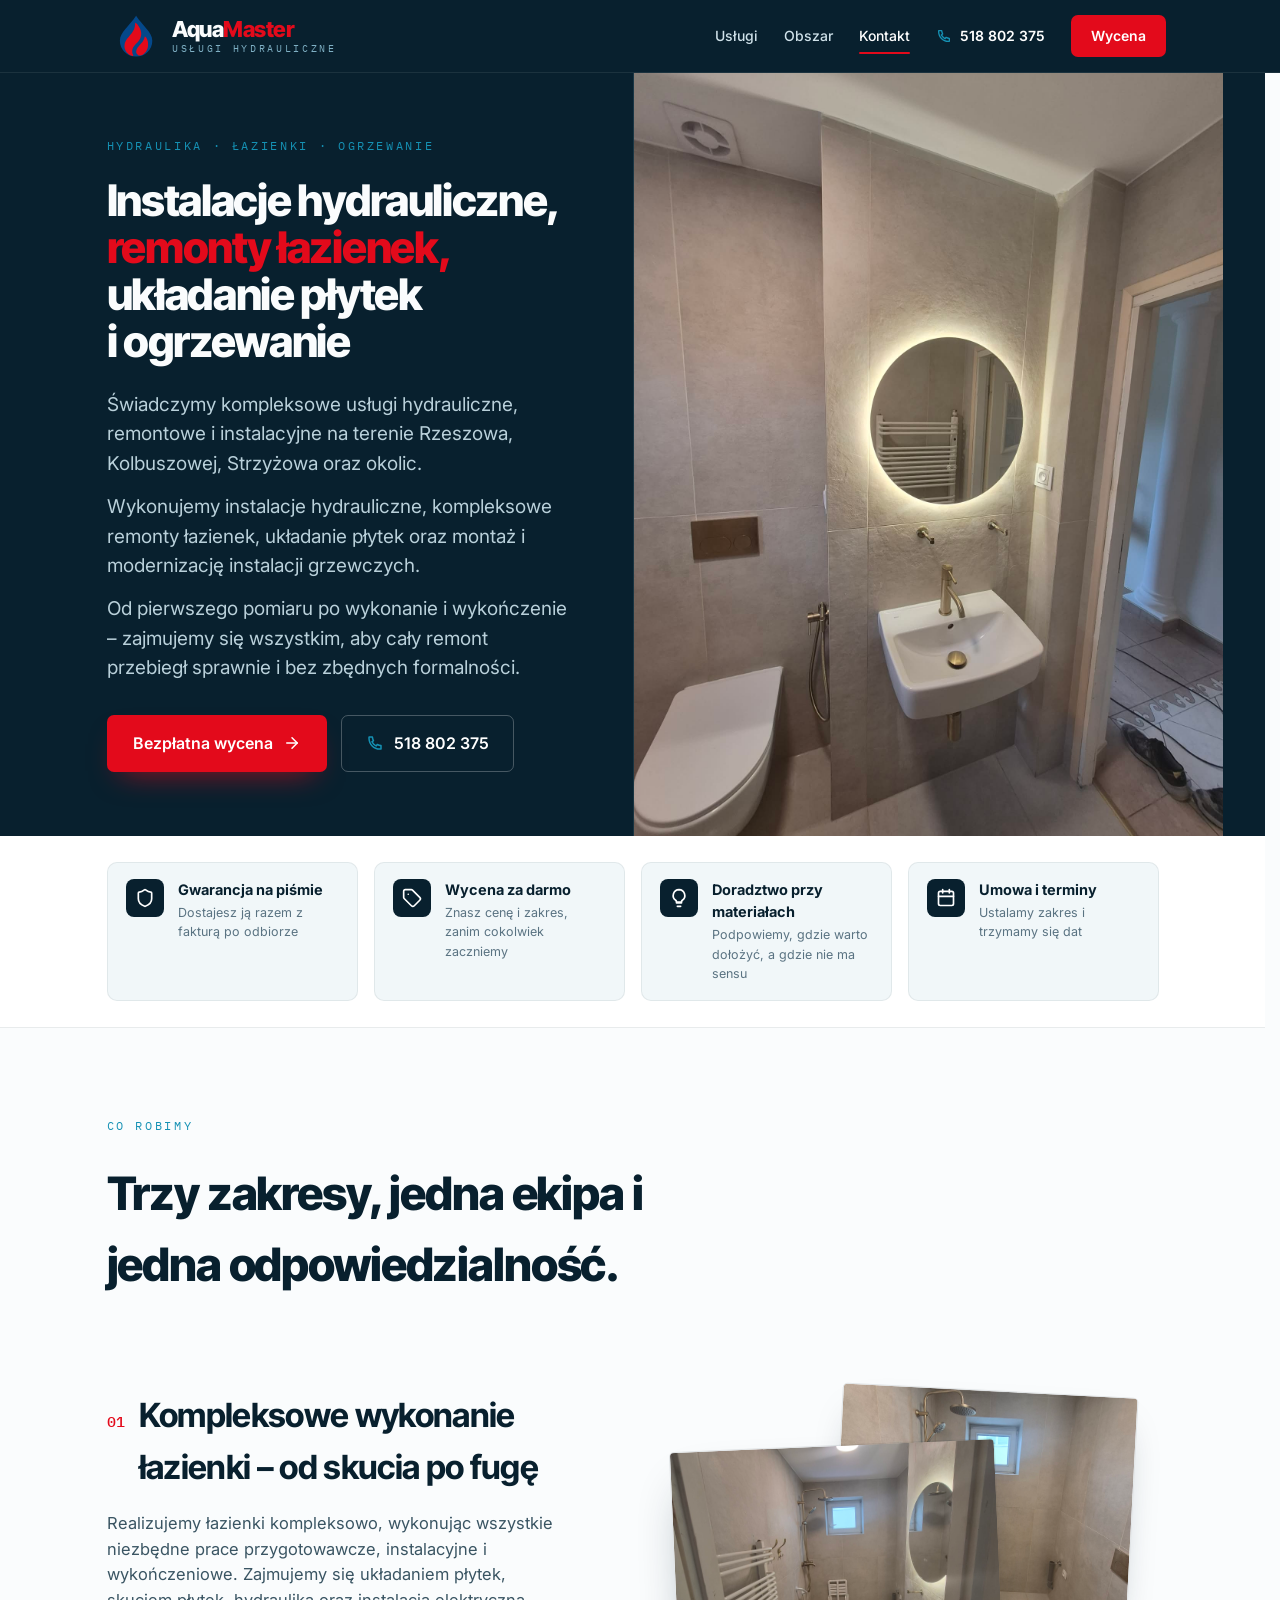
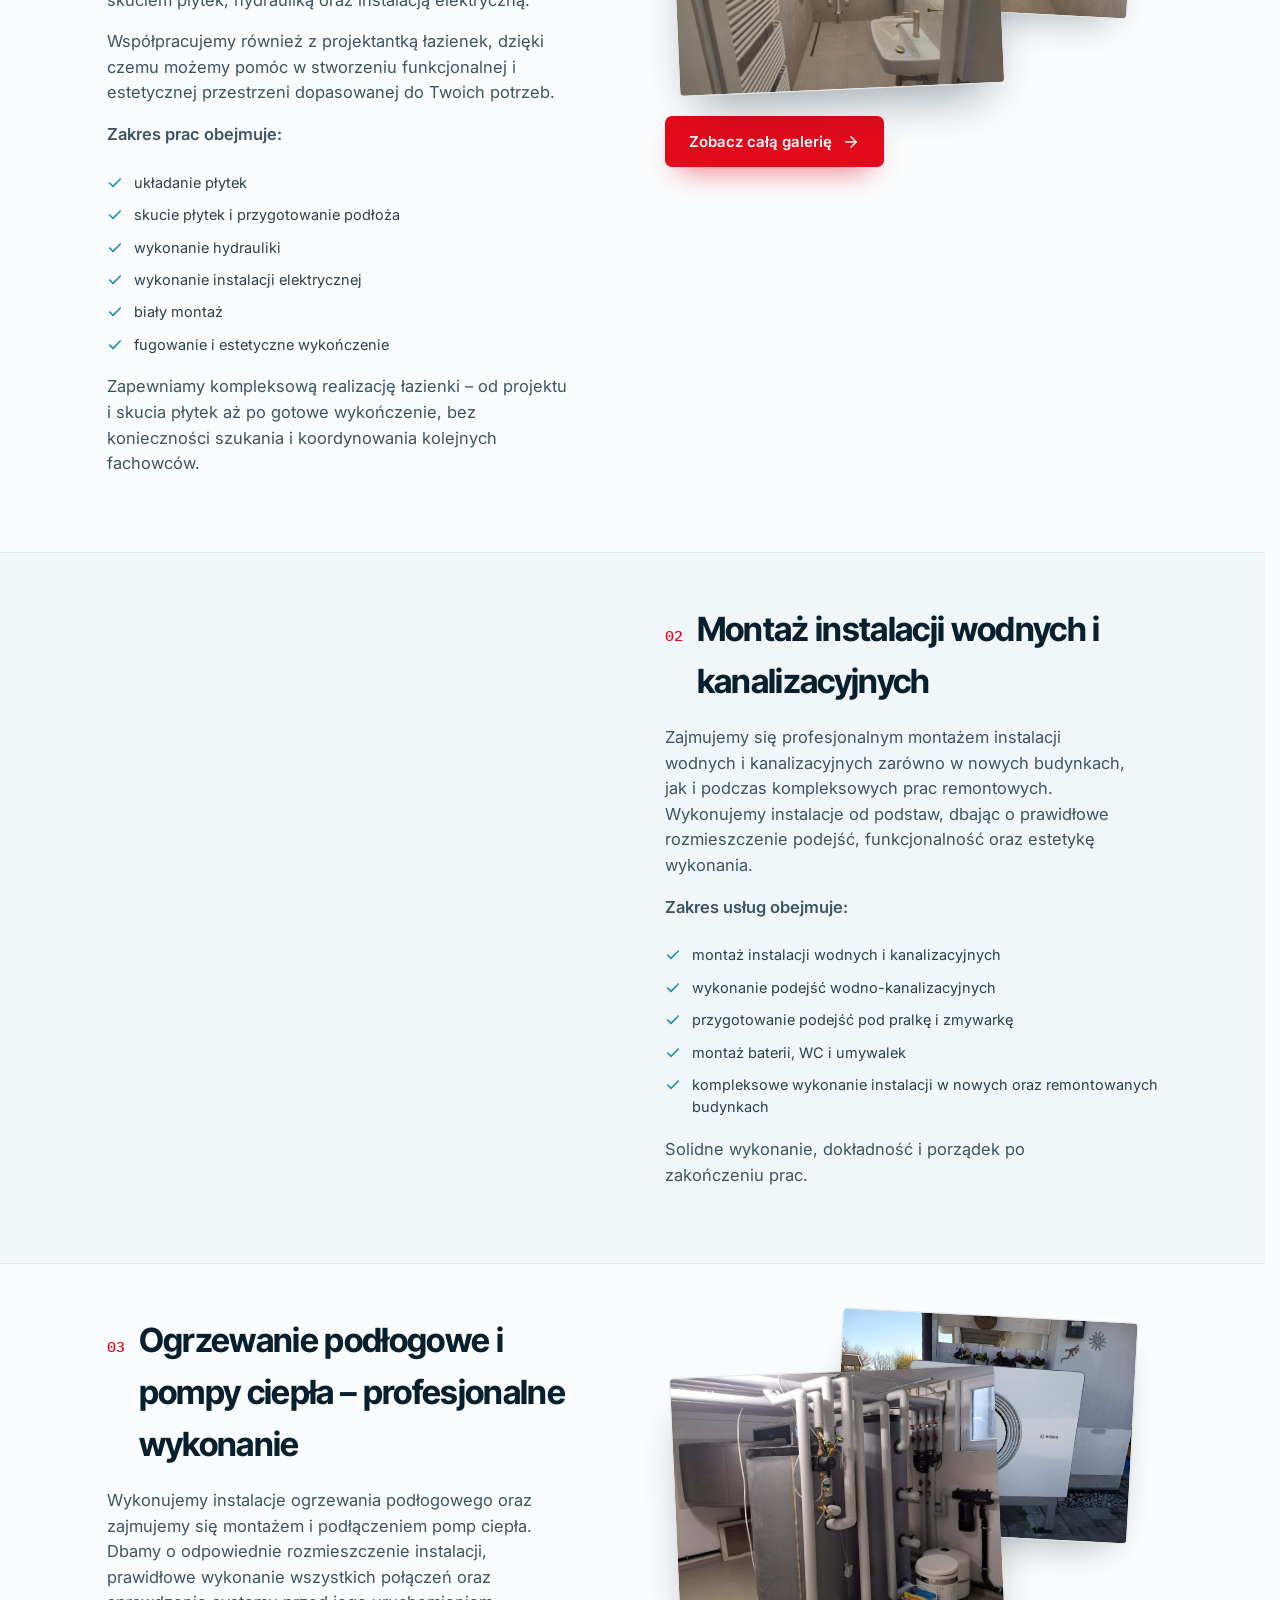
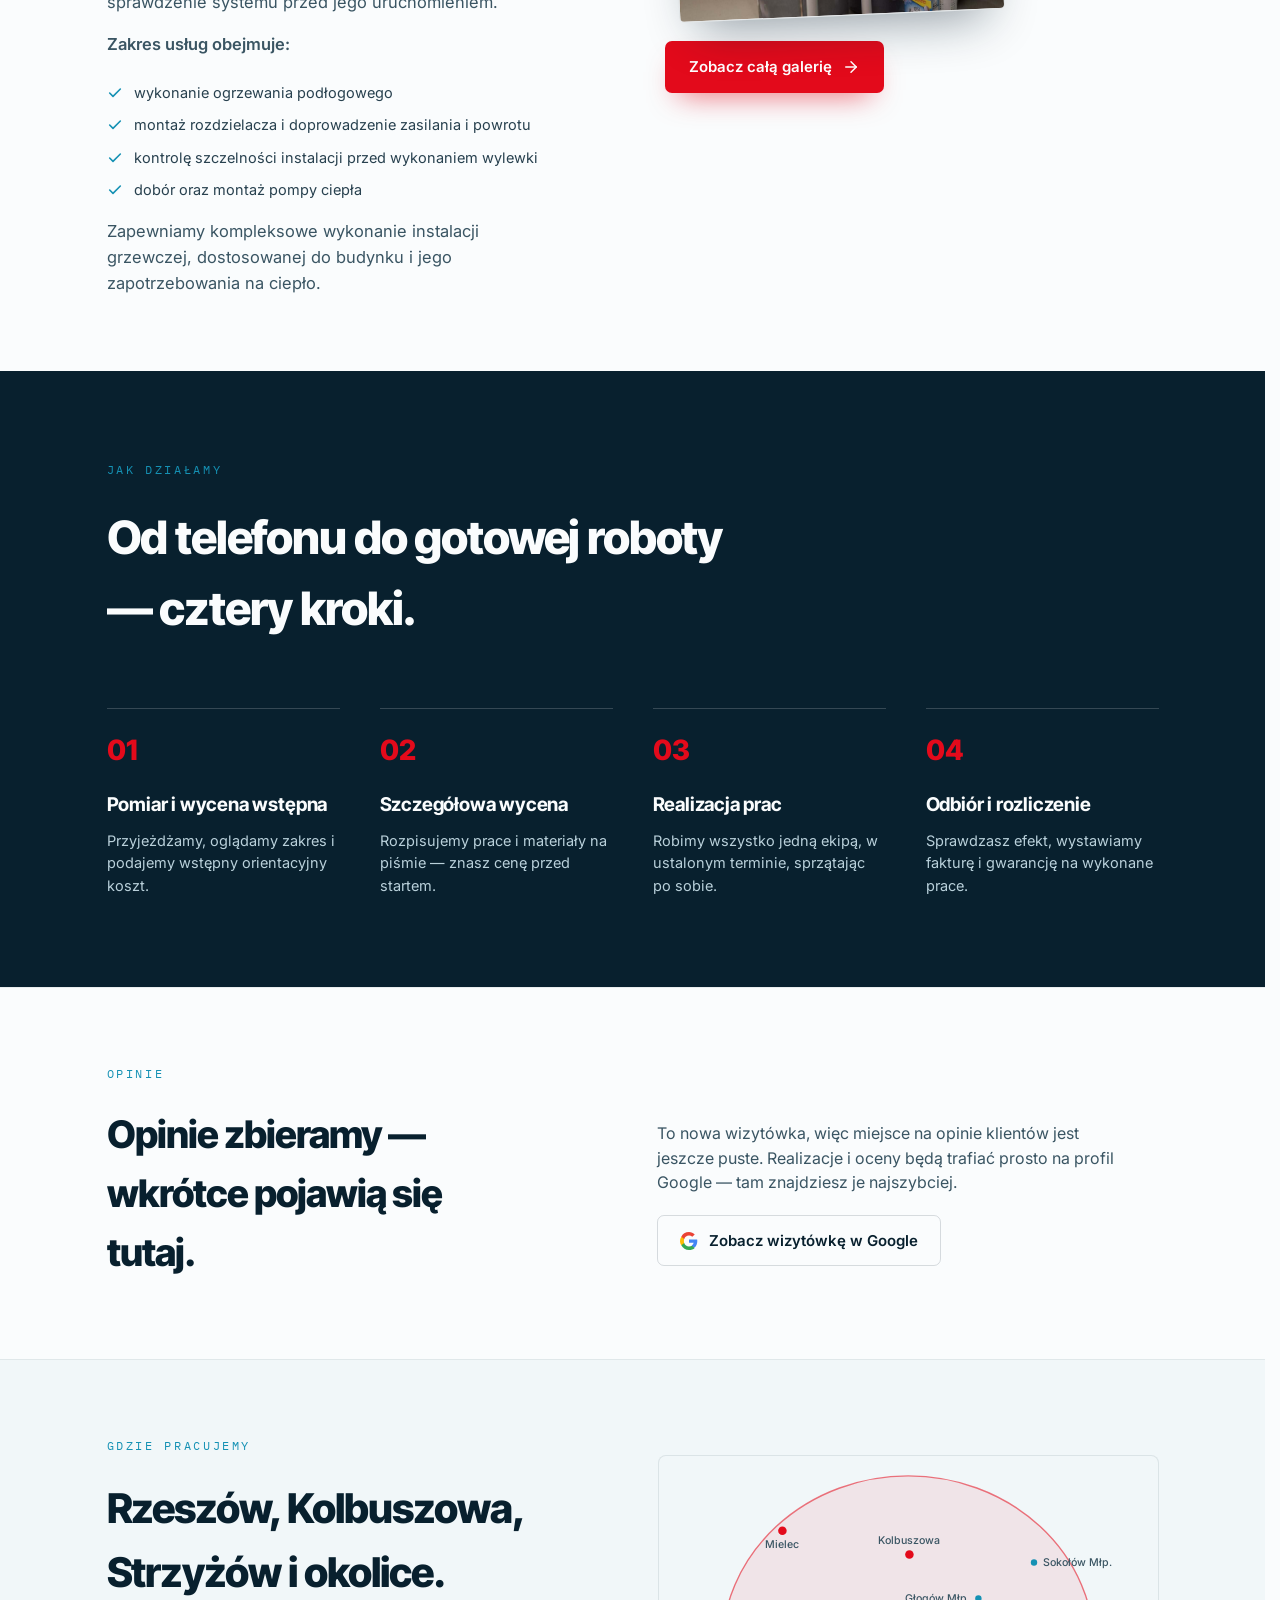
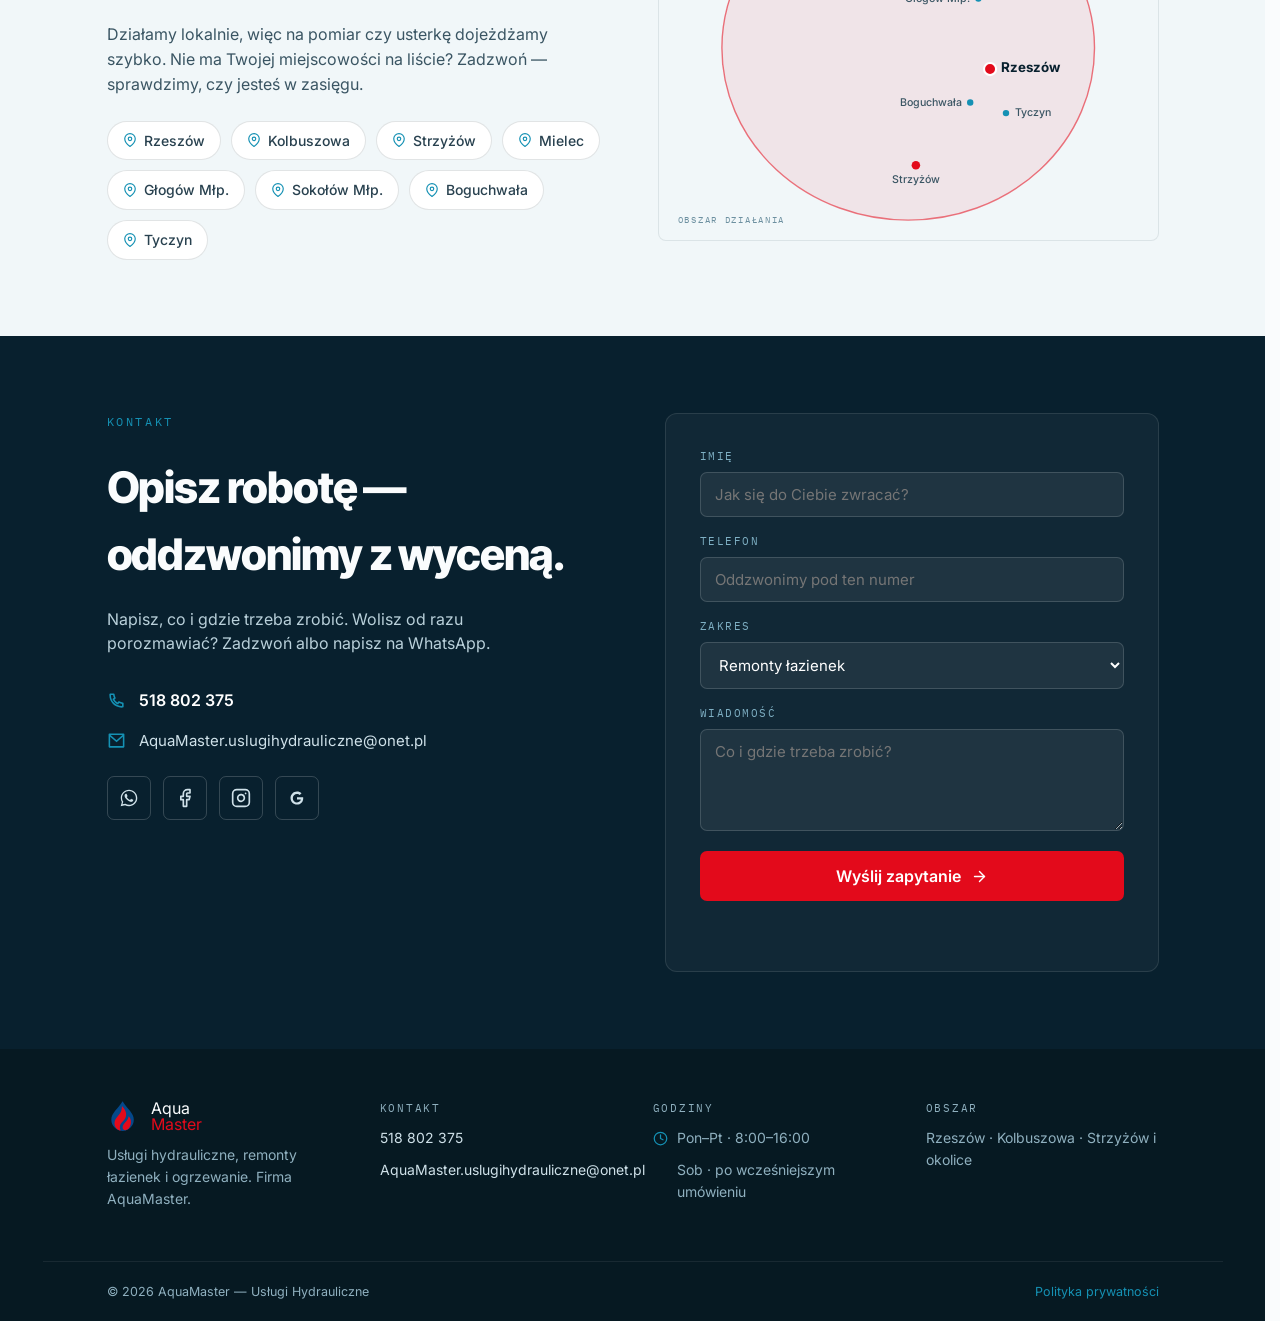
==== commit fea8ab3b: "Nowe tresci i zdjecia od klienta, mapa obszaru, kolory z logo Tresci: - opisy trzech uslug i naglowe" ====
--- a/index.html
+++ b/index.html
@@ -12,11 +12,9 @@
 <meta property="og:title" content="AquaMaster — Usługi Hydrauliczne | Rzeszów, Kolbuszowa, Strzyżów">
 <meta property="og:description" content="Remonty łazienek, hydraulika i ogrzewanie podłogowe w jednych rękach. Działamy w Rzeszowie, Kolbuszowej, Strzyżowie i okolicy.">
 <meta property="og:url" content="https://aquamaster-hydraulika.pl/">
-<!-- TODO: podmienić na najlepsze zdjęcie gotowej łazienki, gdy przyjdą od klienta -->
-<meta property="og:image" content="https://aquamaster-hydraulika.pl/assets/hydraulika/hydraulika-01.jpeg">
-<meta property="og:image:alt" content="Realizacja AquaMaster — instalacja hydrauliczna">
+<meta property="og:image" content="https://aquamaster-hydraulika.pl/assets/lazienki/lazienka-umywalka-lustro-01.jpeg">
+<meta property="og:image:alt" content="Gotowa łazienka po remoncie — realizacja AquaMaster">
 <meta property="og:locale" content="pl_PL">
-<!-- TODO: podmienić na finalną domenę i docelowe zdjęcie hero, gdy przyjdzie od klienta -->
 
 <link rel="preconnect" href="https://fonts.googleapis.com">
 <link rel="preconnect" href="https://fonts.gstatic.com" crossorigin>
@@ -32,7 +30,7 @@
   "description": "Remonty łazienek od A do Z, hydraulika wod-kan, ogrzewanie podłogowe i pompy ciepła. Rzeszów, Kolbuszowa, Strzyżów i okolice.",
   "url": "https://aquamaster-hydraulika.pl/",
   "logo": "https://aquamaster-hydraulika.pl/assets/logo/aquamaster-logo.svg",
-  "image": "https://aquamaster-hydraulika.pl/assets/hydraulika/hydraulika-01.jpeg",
+  "image": "https://aquamaster-hydraulika.pl/assets/lazienki/lazienka-umywalka-lustro-01.jpeg",
   "telephone": "+48518802375",
   "email": "AquaMaster.uslugihydrauliczne@onet.pl",
   "founder": "Patryk Tomaszewski",
@@ -48,6 +46,7 @@
     { "@type": "City", "name": "Rzeszów" },
     { "@type": "City", "name": "Kolbuszowa" },
     { "@type": "City", "name": "Strzyżów" },
+    { "@type": "City", "name": "Mielec" },
     { "@type": "City", "name": "Głogów Małopolski" },
     { "@type": "City", "name": "Sokołów Małopolski" },
     { "@type": "City", "name": "Boguchwała" },
@@ -111,8 +110,15 @@
     <div class="hero-grid">
       <div class="hero-text" data-reveal>
         <span class="eyebrow">Hydraulika · Łazienki · Ogrzewanie</span>
-        <h1>Cała łazienka i instalacja — w <span class="accent">jednych rękach</span>.</h1>
-        <p>Prowadzimy hydraulikę, kompleksowe remonty łazienek i montaż ogrzewania — od pierwszego pomiaru po sprzątnięcie po robocie. Rzeszów, Kolbuszowa, Strzyżów i okolice.</p>
+        <h1 class="hero-title">
+          <span>Instalacje hydrauliczne,</span>
+          <span class="accent">remonty łazienek,</span>
+          <span>układanie płytek</span>
+          <span>i ogrzewanie</span>
+        </h1>
+        <p>Świadczymy kompleksowe usługi hydrauliczne, remontowe i instalacyjne na terenie Rzeszowa, Kolbuszowej, Strzyżowa oraz okolic.</p>
+        <p>Wykonujemy instalacje hydrauliczne, kompleksowe remonty łazienek, układanie płytek oraz montaż i modernizację instalacji grzewczych.</p>
+        <p>Od pierwszego pomiaru po wykonanie i wykończenie – zajmujemy się wszystkim, aby cały remont przebiegł sprawnie i bez zbędnych formalności.</p>
         <div class="hero-actions">
           <a href="#kontakt" class="btn btn-primary btn-hero">
             Bezpłatna wycena
@@ -125,12 +131,9 @@
         </div>
       </div>
       <div class="hero-media">
-        <!-- TODO: podmienić na prawdziwe zdjęcie hero (gotowa łazienka) — assets/lazienki/ -->
-        <div class="hero-media-placeholder">
-          <svg width="52" height="52" viewBox="0 0 24 24" fill="none" stroke="currentColor" stroke-width="1.3" stroke-linecap="round" stroke-linejoin="round" aria-hidden="true"><rect x="3" y="3" width="18" height="18" rx="2"></rect><circle cx="9" cy="9" r="2"></circle><path d="m21 15-3.086-3.086a2 2 0 0 0-2.828 0L6 21"></path></svg>
-          <div class="caption">ZDJĘCIE Z REALIZACJI</div>
-        </div>
-        <span class="hero-media-tag">gotowa łazienka · Rzeszów</span>
+        <img src="assets/lazienki/lazienka-umywalka-lustro-01.jpeg" width="1536" height="2048"
+             alt="Gotowa łazienka po remoncie — umywalka, podświetlane lustro i bateria w kolorze złota"
+             fetchpriority="high" class="hero-photo">
       </div>
     </div>
   </section>
@@ -177,31 +180,36 @@
       <div class="service-text" data-reveal>
         <div class="service-heading">
           <span class="service-number">01</span>
-          <h3>Remonty łazienek</h3>
-        </div>
-        <p>Kompleksowo, od skucia po fugę. Robimy hydraulikę pod płytki, podejścia pod urządzenia, montaż ceramiki i biały montaż. Wychodzisz z gotową łazienką, nie z listą kolejnych fachowców do znalezienia.</p>
+          <h3>Kompleksowe wykonanie łazienki – od skucia po fugę</h3>
+        </div>
+        <p>Realizujemy łazienki kompleksowo, wykonując wszystkie niezbędne prace przygotowawcze, instalacyjne i wykończeniowe. Zajmujemy się układaniem płytek, skuciem płytek, hydrauliką oraz instalacją elektryczną.</p>
+        <p>Współpracujemy również z projektantką łazienek, dzięki czemu możemy pomóc w stworzeniu funkcjonalnej i estetycznej przestrzeni dopasowanej do Twoich potrzeb.</p>
+        <p class="service-lead">Zakres prac obejmuje:</p>
         <ul class="service-points">
-          <li><svg width="16" height="16" viewBox="0 0 24 24" fill="none" stroke="currentColor" stroke-width="2.4" stroke-linecap="round" stroke-linejoin="round" class="icon-placeholder" style="color:var(--color-teal)" aria-hidden="true"><path d="M20 6 9 17l-5-5"></path></svg>Skucie, wylewki i hydraulika pod płytki</li>
-          <li><svg width="16" height="16" viewBox="0 0 24 24" fill="none" stroke="currentColor" stroke-width="2.4" stroke-linecap="round" stroke-linejoin="round" class="icon-placeholder" style="color:var(--color-teal)" aria-hidden="true"><path d="M20 6 9 17l-5-5"></path></svg>Elektryka pod pralkę, lustro i podgrzewanie</li>
-          <li><svg width="16" height="16" viewBox="0 0 24 24" fill="none" stroke="currentColor" stroke-width="2.4" stroke-linecap="round" stroke-linejoin="round" class="icon-placeholder" style="color:var(--color-teal)" aria-hidden="true"><path d="M20 6 9 17l-5-5"></path></svg>Montaż ceramiki i biały montaż</li>
-          <li><svg width="16" height="16" viewBox="0 0 24 24" fill="none" stroke="currentColor" stroke-width="2.4" stroke-linecap="round" stroke-linejoin="round" class="icon-placeholder" style="color:var(--color-teal)" aria-hidden="true"><path d="M20 6 9 17l-5-5"></path></svg>Fugowanie i wykończenie</li>
+          <li><svg width="16" height="16" viewBox="0 0 24 24" fill="none" stroke="currentColor" stroke-width="2.4" stroke-linecap="round" stroke-linejoin="round" class="icon-placeholder" style="color:var(--color-teal)" aria-hidden="true"><path d="M20 6 9 17l-5-5"></path></svg>układanie płytek</li>
+          <li><svg width="16" height="16" viewBox="0 0 24 24" fill="none" stroke="currentColor" stroke-width="2.4" stroke-linecap="round" stroke-linejoin="round" class="icon-placeholder" style="color:var(--color-teal)" aria-hidden="true"><path d="M20 6 9 17l-5-5"></path></svg>skucie płytek i przygotowanie podłoża</li>
+          <li><svg width="16" height="16" viewBox="0 0 24 24" fill="none" stroke="currentColor" stroke-width="2.4" stroke-linecap="round" stroke-linejoin="round" class="icon-placeholder" style="color:var(--color-teal)" aria-hidden="true"><path d="M20 6 9 17l-5-5"></path></svg>wykonanie hydrauliki</li>
+          <li><svg width="16" height="16" viewBox="0 0 24 24" fill="none" stroke="currentColor" stroke-width="2.4" stroke-linecap="round" stroke-linejoin="round" class="icon-placeholder" style="color:var(--color-teal)" aria-hidden="true"><path d="M20 6 9 17l-5-5"></path></svg>wykonanie instalacji elektrycznej</li>
+          <li><svg width="16" height="16" viewBox="0 0 24 24" fill="none" stroke="currentColor" stroke-width="2.4" stroke-linecap="round" stroke-linejoin="round" class="icon-placeholder" style="color:var(--color-teal)" aria-hidden="true"><path d="M20 6 9 17l-5-5"></path></svg>biały montaż</li>
+          <li><svg width="16" height="16" viewBox="0 0 24 24" fill="none" stroke="currentColor" stroke-width="2.4" stroke-linecap="round" stroke-linejoin="round" class="icon-placeholder" style="color:var(--color-teal)" aria-hidden="true"><path d="M20 6 9 17l-5-5"></path></svg>fugowanie i estetyczne wykończenie</li>
         </ul>
+        <p class="service-close">Zapewniamy kompleksową realizację łazienki – od projektu i skucia płytek aż po gotowe wykończenie, bez konieczności szukania i koordynowania kolejnych fachowców.</p>
       </div>
       <div class="service-media" data-reveal>
         <div class="service-media-stack">
-          <!-- TODO: brak zdjęć łazienek — podmienić na realne pliki w assets/lazienki/ (np. lazienki-01.jpg, lazienki-02.jpg) -->
           <div class="photo photo-back">
-            <div class="photo-placeholder-tile">ZDJĘCIE — remont łazienki</div>
-          </div>
-          <div class="photo photo-front">
-            <div class="photo-placeholder-tile">ZDJĘCIE — remont łazienki</div>
-          </div>
+              <img src="assets/lazienki/lazienka-prysznic-wc-04.jpeg" alt="" loading="lazy">
+            </div>
+            <div class="photo photo-front">
+              <img src="assets/lazienki/lazienka-prysznic-umywalka-02.jpeg" alt="Remont łazienki — prysznic z odpływem liniowym, umywalka i podświetlane lustro" loading="lazy">
+            </div>
         </div>
         <a href="galeria-lazienki.html" class="btn btn-primary">Zobacz całą galerię
           <svg width="18" height="18" viewBox="0 0 24 24" fill="none" stroke="currentColor" stroke-width="2" stroke-linecap="round" stroke-linejoin="round" aria-hidden="true"><path d="M5 12h14"></path><path d="m12 5 7 7-7 7"></path></svg>
         </a>
       </div>
     </div>
+
 
     <!-- Usługa 2: Hydraulika / wod-kan (zygzak) -->
     <div class="service-block-wrap alt">
@@ -209,23 +217,26 @@
         <div class="service-text" data-reveal>
           <div class="service-heading">
             <span class="service-number">02</span>
-            <h3>Hydraulika / wod-kan</h3>
+            <h3>Montaż instalacji wodnych i kanalizacyjnych</h3>
           </div>
-          <p>Wymiana i naprawa instalacji wodnej i kanalizacyjnej. Namierzamy przecieki, wymieniamy rury, robimy podejścia pod pralkę i zmywarkę, montujemy baterie, WC i umywalki. Szybka diagnoza, czysto po skończonej robocie.</p>
+          <p>Zajmujemy się profesjonalnym montażem instalacji wodnych i kanalizacyjnych zarówno w nowych budynkach, jak i podczas kompleksowych prac remontowych. Wykonujemy instalacje od podstaw, dbając o prawidłowe rozmieszczenie podejść, funkcjonalność oraz estetykę wykonania.</p>
+          <p class="service-lead">Zakres usług obejmuje:</p>
           <ul class="service-points">
-            <li><svg width="16" height="16" viewBox="0 0 24 24" fill="none" stroke="currentColor" stroke-width="2.4" stroke-linecap="round" stroke-linejoin="round" class="icon-placeholder" style="color:var(--color-teal)" aria-hidden="true"><path d="M20 6 9 17l-5-5"></path></svg>Wykrywanie i usuwanie przecieków</li>
-            <li><svg width="16" height="16" viewBox="0 0 24 24" fill="none" stroke="currentColor" stroke-width="2.4" stroke-linecap="round" stroke-linejoin="round" class="icon-placeholder" style="color:var(--color-teal)" aria-hidden="true"><path d="M20 6 9 17l-5-5"></path></svg>Wymiana rur i podejść wod-kan</li>
-            <li><svg width="16" height="16" viewBox="0 0 24 24" fill="none" stroke="currentColor" stroke-width="2.4" stroke-linecap="round" stroke-linejoin="round" class="icon-placeholder" style="color:var(--color-teal)" aria-hidden="true"><path d="M20 6 9 17l-5-5"></path></svg>Podejścia pod pralkę i zmywarkę</li>
-            <li><svg width="16" height="16" viewBox="0 0 24 24" fill="none" stroke="currentColor" stroke-width="2.4" stroke-linecap="round" stroke-linejoin="round" class="icon-placeholder" style="color:var(--color-teal)" aria-hidden="true"><path d="M20 6 9 17l-5-5"></path></svg>Montaż baterii, WC i umywalek</li>
+            <li><svg width="16" height="16" viewBox="0 0 24 24" fill="none" stroke="currentColor" stroke-width="2.4" stroke-linecap="round" stroke-linejoin="round" class="icon-placeholder" style="color:var(--color-teal)" aria-hidden="true"><path d="M20 6 9 17l-5-5"></path></svg>montaż instalacji wodnych i kanalizacyjnych</li>
+            <li><svg width="16" height="16" viewBox="0 0 24 24" fill="none" stroke="currentColor" stroke-width="2.4" stroke-linecap="round" stroke-linejoin="round" class="icon-placeholder" style="color:var(--color-teal)" aria-hidden="true"><path d="M20 6 9 17l-5-5"></path></svg>wykonanie podejść wodno-kanalizacyjnych</li>
+            <li><svg width="16" height="16" viewBox="0 0 24 24" fill="none" stroke="currentColor" stroke-width="2.4" stroke-linecap="round" stroke-linejoin="round" class="icon-placeholder" style="color:var(--color-teal)" aria-hidden="true"><path d="M20 6 9 17l-5-5"></path></svg>przygotowanie podejść pod pralkę i zmywarkę</li>
+            <li><svg width="16" height="16" viewBox="0 0 24 24" fill="none" stroke="currentColor" stroke-width="2.4" stroke-linecap="round" stroke-linejoin="round" class="icon-placeholder" style="color:var(--color-teal)" aria-hidden="true"><path d="M20 6 9 17l-5-5"></path></svg>montaż baterii, WC i umywalek</li>
+            <li><svg width="16" height="16" viewBox="0 0 24 24" fill="none" stroke="currentColor" stroke-width="2.4" stroke-linecap="round" stroke-linejoin="round" class="icon-placeholder" style="color:var(--color-teal)" aria-hidden="true"><path d="M20 6 9 17l-5-5"></path></svg>kompleksowe wykonanie instalacji w nowych oraz remontowanych budynkach</li>
           </ul>
+          <p class="service-close">Solidne wykonanie, dokładność i porządek po zakończeniu prac.</p>
         </div>
         <div class="service-media" data-reveal>
           <div class="service-media-stack">
             <div class="photo photo-back">
-              <img src="assets/hydraulika/hydraulika-02.jpeg" alt="" loading="lazy">
+              <img src="assets/hydraulika/hydraulika-07.jpeg" alt="" loading="lazy">
             </div>
             <div class="photo photo-front">
-              <img src="assets/hydraulika/hydraulika-01.jpeg" alt="Hydraulika i instalacje wod-kan — realizacja AquaMaster" loading="lazy">
+              <img src="assets/hydraulika/hydraulika-24.jpeg" alt="Wykonane podejścia wodno-kanalizacyjne pod baterie — realizacja AquaMaster" loading="lazy">
             </div>
           </div>
           <a href="galeria-hydraulika.html" class="btn btn-primary">Zobacz całą galerię
@@ -240,15 +251,17 @@
       <div class="service-text" data-reveal>
         <div class="service-heading">
           <span class="service-number">03</span>
-          <h3>Ogrzewanie podłogowe i pompy ciepła</h3>
-        </div>
-        <p>Ogrzewanie podłogowe od rozłożenia pętli po rozdzielacz i próbę ciśnieniową. Montujemy i podłączamy pompy ciepła — równe ciepło w całym domu i niższe rachunki zamiast przepłacania za starą kotłownię.</p>
+          <h3>Ogrzewanie podłogowe i pompy ciepła – profesjonalne wykonanie</h3>
+        </div>
+        <p>Wykonujemy instalacje ogrzewania podłogowego oraz zajmujemy się montażem i podłączeniem pomp ciepła. Dbamy o odpowiednie rozmieszczenie instalacji, prawidłowe wykonanie wszystkich połączeń oraz sprawdzenie systemu przed jego uruchomieniem.</p>
+        <p class="service-lead">Zakres usług obejmuje:</p>
         <ul class="service-points">
-          <li><svg width="16" height="16" viewBox="0 0 24 24" fill="none" stroke="currentColor" stroke-width="2.4" stroke-linecap="round" stroke-linejoin="round" class="icon-placeholder" style="color:var(--color-teal)" aria-hidden="true"><path d="M20 6 9 17l-5-5"></path></svg>Rozłożenie pętli i montaż rozdzielacza</li>
-          <li><svg width="16" height="16" viewBox="0 0 24 24" fill="none" stroke="currentColor" stroke-width="2.4" stroke-linecap="round" stroke-linejoin="round" class="icon-placeholder" style="color:var(--color-teal)" aria-hidden="true"><path d="M20 6 9 17l-5-5"></path></svg>Próba ciśnieniowa przed wylewką</li>
-          <li><svg width="16" height="16" viewBox="0 0 24 24" fill="none" stroke="currentColor" stroke-width="2.4" stroke-linecap="round" stroke-linejoin="round" class="icon-placeholder" style="color:var(--color-teal)" aria-hidden="true"><path d="M20 6 9 17l-5-5"></path></svg>Dobór i montaż pompy ciepła</li>
-          <li><svg width="16" height="16" viewBox="0 0 24 24" fill="none" stroke="currentColor" stroke-width="2.4" stroke-linecap="round" stroke-linejoin="round" class="icon-placeholder" style="color:var(--color-teal)" aria-hidden="true"><path d="M20 6 9 17l-5-5"></path></svg>Uruchomienie i regulacja instalacji</li>
+          <li><svg width="16" height="16" viewBox="0 0 24 24" fill="none" stroke="currentColor" stroke-width="2.4" stroke-linecap="round" stroke-linejoin="round" class="icon-placeholder" style="color:var(--color-teal)" aria-hidden="true"><path d="M20 6 9 17l-5-5"></path></svg>wykonanie ogrzewania podłogowego</li>
+          <li><svg width="16" height="16" viewBox="0 0 24 24" fill="none" stroke="currentColor" stroke-width="2.4" stroke-linecap="round" stroke-linejoin="round" class="icon-placeholder" style="color:var(--color-teal)" aria-hidden="true"><path d="M20 6 9 17l-5-5"></path></svg>montaż rozdzielacza i doprowadzenie zasilania i powrotu</li>
+          <li><svg width="16" height="16" viewBox="0 0 24 24" fill="none" stroke="currentColor" stroke-width="2.4" stroke-linecap="round" stroke-linejoin="round" class="icon-placeholder" style="color:var(--color-teal)" aria-hidden="true"><path d="M20 6 9 17l-5-5"></path></svg>kontrolę szczelności instalacji przed wykonaniem wylewki</li>
+          <li><svg width="16" height="16" viewBox="0 0 24 24" fill="none" stroke="currentColor" stroke-width="2.4" stroke-linecap="round" stroke-linejoin="round" class="icon-placeholder" style="color:var(--color-teal)" aria-hidden="true"><path d="M20 6 9 17l-5-5"></path></svg>dobór oraz montaż pompy ciepła</li>
         </ul>
+        <p class="service-close">Zapewniamy kompleksowe wykonanie instalacji grzewczej, dostosowanej do budynku i jego zapotrzebowania na ciepło.</p>
       </div>
       <div class="service-media" data-reveal>
         <div class="service-media-stack">
@@ -303,7 +316,6 @@
       <div class="reviews-grid" data-reveal>
         <h2>Opinie zbieramy — wkrótce pojawią się tutaj.</h2>
         <div>
-          <!-- TODO: treść tymczasowa — do potwierdzenia u klienta, kiedy pojawią się pierwsze opinie -->
           <p>To nowa wizytówka, więc miejsce na opinie klientów jest jeszcze puste. Realizacje i oceny będą trafiać prosto na profil Google — tam znajdziesz je najszybciej.</p>
           <a href="https://share.google/fItTZhvBvTbSsbs2f" target="_blank" rel="noopener" class="btn-google">
             <svg width="18" height="18" viewBox="0 0 24 24" aria-hidden="true"><path fill="#4285F4" d="M23.06 12.25c0-.78-.07-1.53-.2-2.25H12v4.26h6.2a5.3 5.3 0 0 1-2.3 3.48v2.89h3.72c2.18-2 3.44-4.96 3.44-8.38z"></path><path fill="#34A853" d="M12 24c3.1 0 5.7-1.03 7.6-2.79l-3.72-2.89c-1.03.69-2.35 1.1-3.88 1.1-2.98 0-5.5-2.01-6.4-4.72H1.75v2.98A11.99 11.99 0 0 0 12 24z"></path><path fill="#FBBC05" d="M5.6 14.7A7.2 7.2 0 0 1 5.22 12c0-.94.16-1.85.38-2.7V6.32H1.75A12 12 0 0 0 0 12c0 1.94.46 3.77 1.75 5.68z"></path><path fill="#EA4335" d="M12 4.75c1.68 0 3.19.58 4.38 1.72l3.28-3.28C17.7 1.19 15.1 0 12 0 7.31 0 3.26 2.69 1.75 6.32L5.6 9.3C6.5 6.59 9.02 4.75 12 4.75z"></path></svg>
@@ -325,7 +337,7 @@
           <span class="town-chip"><svg width="14" height="14" viewBox="0 0 24 24" fill="none" stroke="currentColor" stroke-width="2" stroke-linecap="round" stroke-linejoin="round" style="color:var(--color-teal)" aria-hidden="true"><path d="M21 10c0 7-9 13-9 13s-9-6-9-13a9 9 0 0 1 18 0Z"></path><circle cx="12" cy="10" r="3"></circle></svg>Rzeszów</span>
           <span class="town-chip"><svg width="14" height="14" viewBox="0 0 24 24" fill="none" stroke="currentColor" stroke-width="2" stroke-linecap="round" stroke-linejoin="round" style="color:var(--color-teal)" aria-hidden="true"><path d="M21 10c0 7-9 13-9 13s-9-6-9-13a9 9 0 0 1 18 0Z"></path><circle cx="12" cy="10" r="3"></circle></svg>Kolbuszowa</span>
           <span class="town-chip"><svg width="14" height="14" viewBox="0 0 24 24" fill="none" stroke="currentColor" stroke-width="2" stroke-linecap="round" stroke-linejoin="round" style="color:var(--color-teal)" aria-hidden="true"><path d="M21 10c0 7-9 13-9 13s-9-6-9-13a9 9 0 0 1 18 0Z"></path><circle cx="12" cy="10" r="3"></circle></svg>Strzyżów</span>
-          <!-- TODO: pozostałe miejscowości do potwierdzenia u klienta -->
+          <span class="town-chip"><svg width="14" height="14" viewBox="0 0 24 24" fill="none" stroke="currentColor" stroke-width="2" stroke-linecap="round" stroke-linejoin="round" style="color:var(--color-teal)" aria-hidden="true"><path d="M21 10c0 7-9 13-9 13s-9-6-9-13a9 9 0 0 1 18 0Z"></path><circle cx="12" cy="10" r="3"></circle></svg>Mielec</span>
           <span class="town-chip"><svg width="14" height="14" viewBox="0 0 24 24" fill="none" stroke="currentColor" stroke-width="2" stroke-linecap="round" stroke-linejoin="round" style="color:var(--color-teal)" aria-hidden="true"><path d="M21 10c0 7-9 13-9 13s-9-6-9-13a9 9 0 0 1 18 0Z"></path><circle cx="12" cy="10" r="3"></circle></svg>Głogów Młp.</span>
           <span class="town-chip"><svg width="14" height="14" viewBox="0 0 24 24" fill="none" stroke="currentColor" stroke-width="2" stroke-linecap="round" stroke-linejoin="round" style="color:var(--color-teal)" aria-hidden="true"><path d="M21 10c0 7-9 13-9 13s-9-6-9-13a9 9 0 0 1 18 0Z"></path><circle cx="12" cy="10" r="3"></circle></svg>Sokołów Młp.</span>
           <span class="town-chip"><svg width="14" height="14" viewBox="0 0 24 24" fill="none" stroke="currentColor" stroke-width="2" stroke-linecap="round" stroke-linejoin="round" style="color:var(--color-teal)" aria-hidden="true"><path d="M21 10c0 7-9 13-9 13s-9-6-9-13a9 9 0 0 1 18 0Z"></path><circle cx="12" cy="10" r="3"></circle></svg>Boguchwała</span>
@@ -333,7 +345,29 @@
         </div>
       </div>
       <div class="area-graphic" data-reveal>
-        <img src="assets/mapa-obszaru.jpg" alt="Mapa obszaru działania AquaMaster: Rzeszów, Kolbuszowa, Strzyżów i okolice" loading="lazy">
+        <svg class="mapa-obszaru" viewBox="0 0 700 540" xmlns="http://www.w3.org/2000/svg" role="img"
+             aria-label="Mapa obszaru działania AquaMaster: Rzeszów, Kolbuszowa, Strzyżów, Mielec, Głogów Małopolski, Sokołów Małopolski, Boguchwała i Tyczyn">
+          <g transform="translate(30,10)">
+            <ellipse class="mapa-obszar" cx="320" cy="260" rx="262" ry="242"/>
+            <circle class="mapa-punkt" cx="143.1" cy="95.0" r="6"/>
+            <circle class="mapa-punkt" cx="321.7" cy="128.6" r="6"/>
+            <circle class="mapa-punkt-maly" cx="496.9" cy="139.8" r="4.5"/>
+            <circle class="mapa-punkt-maly" cx="418.7" cy="190.4" r="4.5"/>
+            <circle class="mapa-punkt-rz" cx="435.1" cy="289.6" r="8.5"/>
+            <circle class="mapa-punkt-maly" cx="407.2" cy="336.7" r="4.5"/>
+            <circle class="mapa-punkt-maly" cx="457.5" cy="351.5" r="4.5"/>
+            <circle class="mapa-punkt" cx="330.8" cy="425.0" r="6"/>
+            <text class="mapa-nazwa" x="143.1" y="120.0" text-anchor="middle">Mielec</text>
+            <text class="mapa-nazwa" x="321.7" y="113.6" text-anchor="middle">Kolbuszowa</text>
+            <text class="mapa-nazwa" x="508.9" y="144.3" text-anchor="start">Sokołów Młp.</text>
+            <text class="mapa-nazwa" x="406.7" y="194.9" text-anchor="end">Głogów Młp.</text>
+            <text class="mapa-nazwa glowna" x="450.1" y="294.1" text-anchor="start">Rzeszów</text>
+            <text class="mapa-nazwa" x="395.2" y="341.2" text-anchor="end">Boguchwała</text>
+            <text class="mapa-nazwa" x="469.5" y="356.0" text-anchor="start">Tyczyn</text>
+            <text class="mapa-nazwa" x="330.8" y="450.0" text-anchor="middle">Strzyżów</text>
+          </g>
+          <text class="mapa-podpis" x="26" y="516">OBSZAR DZIAŁANIA</text>
+        </svg>
       </div>
     </div>
   </section>
@@ -418,7 +452,6 @@
     </div>
     <div class="footer-col">
       <span class="footer-label">Godziny</span>
-      <!-- TODO: godziny pracy do potwierdzenia u klienta -->
       <span class="footer-hours">
         <svg width="15" height="15" viewBox="0 0 24 24" fill="none" stroke="currentColor" stroke-width="2" stroke-linecap="round" stroke-linejoin="round" style="color:var(--color-teal)" aria-hidden="true"><circle cx="12" cy="12" r="10"></circle><path d="M12 6v6l4 2"></path></svg>
         Pon–Pt · 8:00–16:00
--- a/style.css
+++ b/style.css
@@ -9,8 +9,8 @@
   --color-ink-darker: #061922;  /* jeszcze ciemniejszy granat — stopka */
   --color-surface: #FAFCFD;     /* tło jasnej strony */
   --color-panel: #F1F7F9;       /* tło paneli/kart na jasnym tle */
-  --color-accent: #E4572E;      /* pomarańcz — CTA, akcenty */
-  --color-accent-hover: #c8451f;
+  --color-accent: #E30A1B;      /* czerwień z logo — CTA, akcenty */
+  --color-accent-hover: #b80815;
   --color-teal: #1591B4;        /* teal — linki, ikony, focus */
 
   /* Tekst na jasnym tle */
@@ -49,7 +49,7 @@
   --radius-md: 7px;
   --radius-lg: 12px;
   --shadow-card: 0 18px 40px -20px rgba(8, 32, 46, .4);
-  --shadow-cta: 0 14px 30px -14px rgba(228, 87, 46, .7);
+  --shadow-cta: 0 14px 30px -14px rgba(227, 10, 27, .7);
 }
 
 /* ---------- Reset i podstawy ---------- */
@@ -292,9 +292,43 @@
 }
 
 .main-nav a.nav-link {
+  position: relative;
   color: var(--color-text-on-dark-soft);
   font-size: 14px;
   font-weight: 500;
+  transition: color .2s ease;
+}
+
+.main-nav a.nav-link:hover {
+  color: #fff;
+}
+
+/* Kreska pod linkiem sekcji, w ktorej aktualnie jestesmy */
+.main-nav a.nav-link::after {
+  content: "";
+  position: absolute;
+  left: 0;
+  right: 0;
+  bottom: -7px;
+  height: 2px;
+  border-radius: 2px;
+  background: var(--color-accent);
+  transform: scaleX(0);
+  transition: transform .25s ease;
+}
+
+.main-nav a.nav-link.is-active {
+  color: #fff;
+}
+
+.main-nav a.nav-link.is-active::after {
+  transform: scaleX(1);
+}
+
+@media (prefers-reduced-motion: reduce) {
+  .main-nav a.nav-link::after {
+    transition: none;
+  }
 }
 
 .main-nav a.nav-phone {
@@ -375,7 +409,7 @@
 }
 
 .hero-text {
-  padding: clamp(48px, 7vw, 96px) var(--content-pad);
+  padding: clamp(40px, 5vw, 68px) var(--content-pad);
   display: flex;
   flex-direction: column;
   justify-content: center;
@@ -394,21 +428,38 @@
 .hero-text h1 {
   font-family: var(--font-heading);
   font-weight: 800;
-  font-size: clamp(38px, 5.4vw, 68px);
-  line-height: .98;
+  font-size: clamp(28px, 3.4vw, 44px);
+  line-height: 1.04;
   letter-spacing: -.03em;
-  margin: 0 0 24px;
+  margin: 0 0 26px;
+  text-wrap: balance;
 }
 
 .hero-text h1 .accent {
   color: var(--color-accent);
+}
+
+/* Kazda usluga w osobnym wierszu — od tabletu w gore.
+   Na waskich ekranach zdania lamia sie same, zeby nie wystawaly poza ekran. */
+@media (min-width: 700px) {
+  .hero-title span {
+    display: block;
+  }
+}
+
+.hero-title span + span {
+  margin-top: .04em;
 }
 
 .hero-text p {
   font-size: clamp(16px, 1.6vw, 19px);
   color: var(--color-text-on-dark-softer);
   max-width: 44ch;
-  margin: 0 0 36px;
+  margin: 0 0 14px;
+}
+
+.hero-text p:last-of-type {
+  margin-bottom: 32px;
 }
 
 .hero-actions {
@@ -443,27 +494,13 @@
   object-fit: cover;
 }
 
-.hero-media-placeholder {
+.hero-photo {
   position: relative;
-  text-align: center;
-  color: #5b8296;
-}
-
-.hero-media-placeholder .caption {
-  font-family: var(--font-mono);
-  font-size: 11px;
-  letter-spacing: .16em;
-  margin-top: 14px;
-}
-
-.hero-media-tag {
-  position: absolute;
-  left: 24px;
-  bottom: 22px;
-  font-family: var(--font-mono);
-  font-size: 10px;
-  letter-spacing: .14em;
-  color: #4a7386;
+  width: 100%;
+  height: 100%;
+  min-height: clamp(320px, 40vw, 560px);
+  object-fit: cover;
+  object-position: center;
 }
 
 /* ---------- Pasek zaufania ---------- */
@@ -584,6 +621,17 @@
   max-width: 46ch;
 }
 
+.service-text p + p {
+  margin-top: -8px;
+}
+
+.service-lead {
+  margin: 22px 0 12px;
+  font-size: 15.5px;
+  font-weight: 600;
+  color: var(--color-text-body-strong);
+}
+
 .service-points {
   list-style: none;
   padding: 0;
@@ -603,6 +651,96 @@
 
 .service-points li .icon-placeholder {
   margin-top: 3px;
+}
+
+/* ---------- Przed i po ---------- */
+
+.beforeafter-section {
+  padding-bottom: 0;
+}
+
+.ba-zoom {
+  display: block;
+  width: 100%;
+  padding: 0;
+  border: none;
+  background: none;
+  cursor: zoom-in;
+}
+
+.beforeafter {
+  margin-top: 56px;
+  margin-bottom: 8px;
+}
+
+.beforeafter-head {
+  margin-bottom: 22px;
+}
+
+.beforeafter-head h3 {
+  font-family: var(--font-heading);
+  font-size: clamp(22px, 2.4vw, 30px);
+  letter-spacing: -.02em;
+  margin: 10px 0 0;
+}
+
+.beforeafter-grid {
+  display: grid;
+  grid-template-columns: 1fr 1fr;
+  gap: 18px;
+}
+
+.ba-item {
+  position: relative;
+  margin: 0;
+  border-radius: var(--radius-lg);
+  overflow: hidden;
+  border: 1px solid rgba(8, 32, 46, .1);
+  box-shadow: var(--shadow-card);
+  background: var(--color-panel);
+}
+
+.ba-item img {
+  width: 100%;
+  aspect-ratio: 3/4;
+  object-fit: cover;
+  object-position: center;
+}
+
+.ba-badge {
+  position: absolute;
+  top: 14px;
+  left: 14px;
+  z-index: 2;
+  font-family: var(--font-mono);
+  font-size: 11px;
+  letter-spacing: .18em;
+  text-transform: uppercase;
+  padding: 7px 13px;
+  border-radius: 999px;
+  color: #fff;
+}
+
+.ba-badge-before {
+  background: rgba(8, 32, 46, .82);
+}
+
+.ba-badge-after {
+  background: var(--color-accent);
+}
+
+@media (max-width: 640px) {
+  .beforeafter-grid {
+    gap: 12px;
+  }
+}
+
+/* Zdanie zamykajace pod lista punktow */
+.service-close {
+  margin: 22px 0 0;
+  font-size: 15.5px;
+  color: var(--color-text-muted);
+  max-width: 46ch;
 }
 
 .service-media-stack {
@@ -829,9 +967,10 @@
 
 .area-graphic {
   position: relative;
-  aspect-ratio: 825 / 659;
+  aspect-ratio: 700 / 540;
   border-radius: 8px;
   border: 1px solid rgba(8, 32, 46, .09);
+  background: var(--color-panel);
   overflow: hidden;
 }
 
@@ -839,6 +978,56 @@
   width: 100%;
   height: auto;
   display: block;
+}
+
+/* ---------- Mapa obszaru (rysowana, bez zdjęcia) ---------- */
+
+.mapa-obszaru {
+  width: 100%;
+  height: 100%;
+  display: block;
+}
+
+.mapa-obszar {
+  fill: var(--color-accent);
+  fill-opacity: .08;
+  stroke: var(--color-accent);
+  stroke-opacity: .55;
+  stroke-width: 2;
+}
+
+.mapa-punkt {
+  fill: var(--color-accent);
+}
+
+.mapa-punkt-maly {
+  fill: var(--color-teal);
+}
+
+.mapa-punkt-rz {
+  fill: var(--color-accent);
+  stroke: #fff;
+  stroke-width: 3;
+}
+
+.mapa-nazwa {
+  font-family: var(--font-body);
+  font-size: 15px;
+  font-weight: 500;
+  fill: var(--color-text-body);
+}
+
+.mapa-nazwa.glowna {
+  font-size: 19px;
+  font-weight: 700;
+  fill: var(--color-ink);
+}
+
+.mapa-podpis {
+  font-family: var(--font-mono);
+  font-size: 12px;
+  letter-spacing: .2em;
+  fill: var(--color-text-muted-2);
 }
 
 /* ---------- Kontakt ---------- */
@@ -1431,6 +1620,14 @@
     border-bottom: 1px solid rgba(255, 255, 255, .08);
   }
 
+  .main-nav a.nav-link::after {
+    display: none;
+  }
+
+  .main-nav a.nav-link.is-active {
+    color: var(--color-accent);
+  }
+
   .main-nav a.nav-phone {
     padding: 16px 2px;
     font-size: 17px;
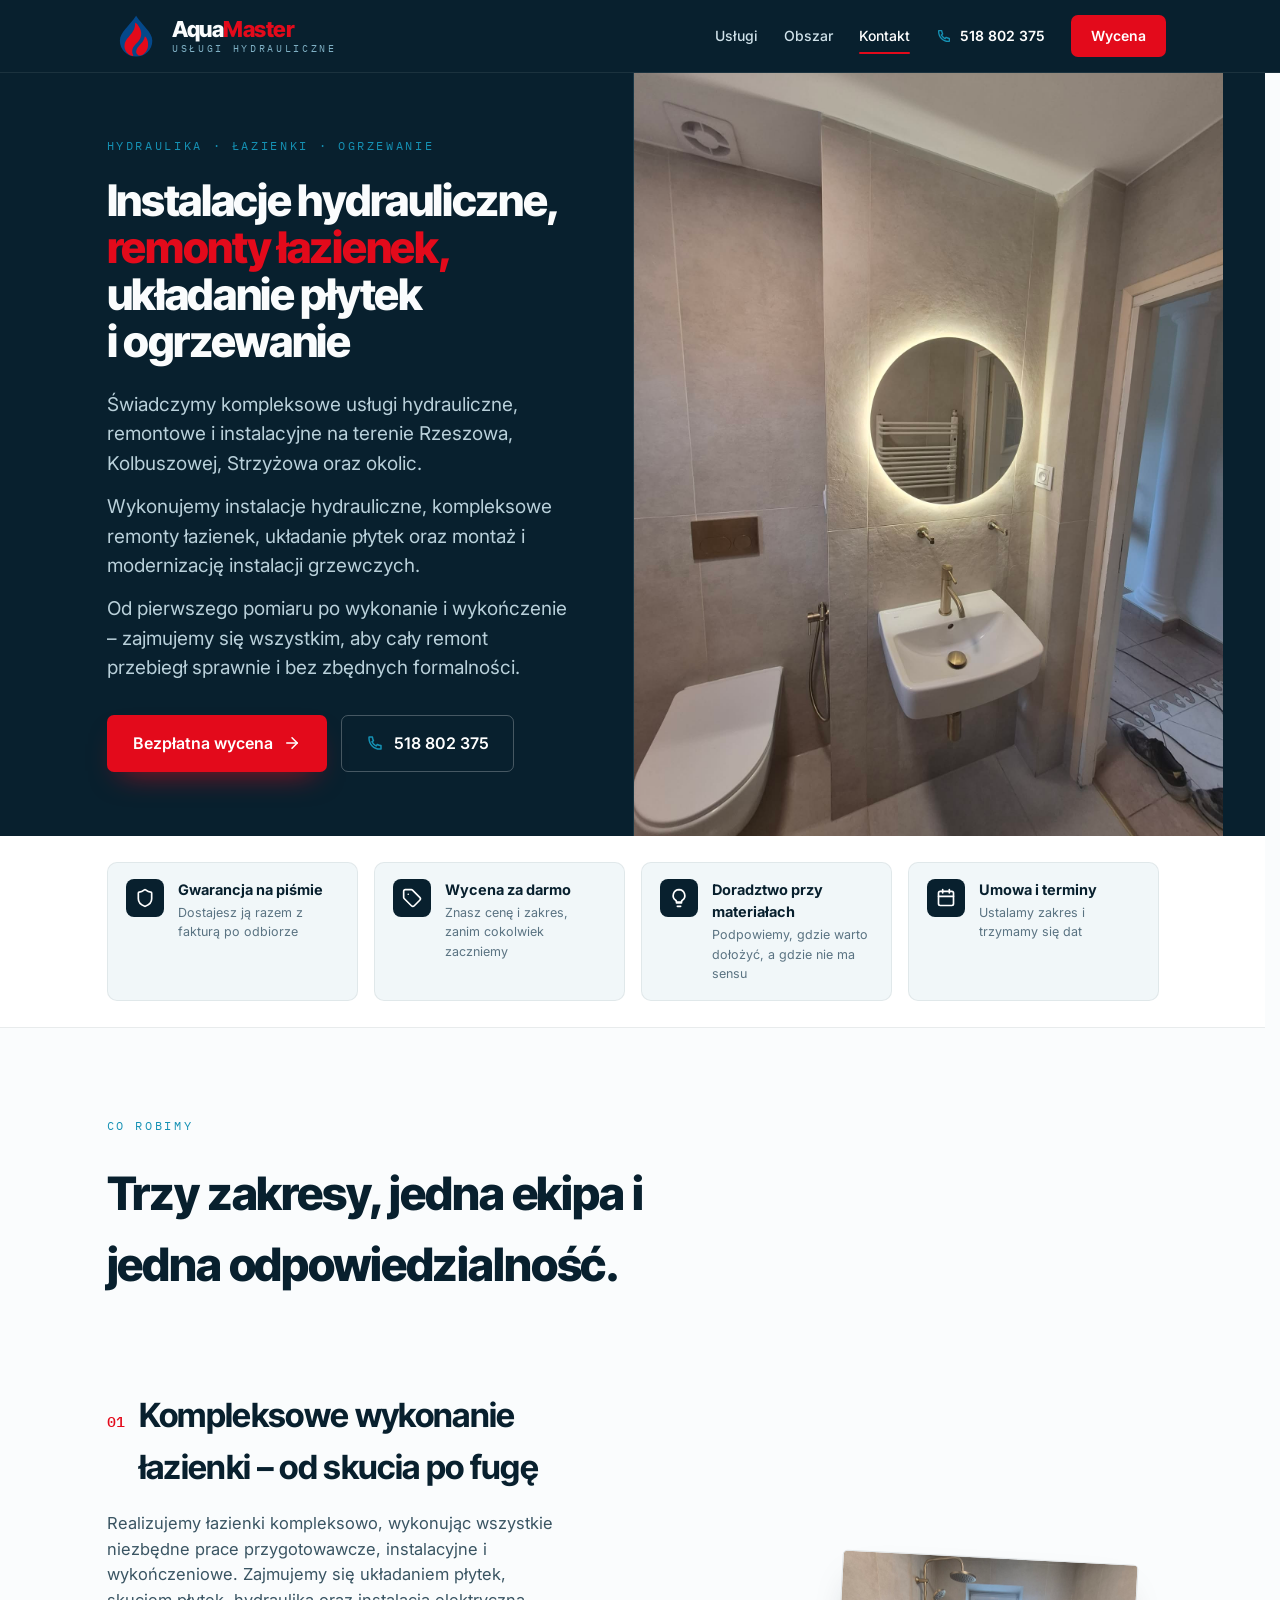
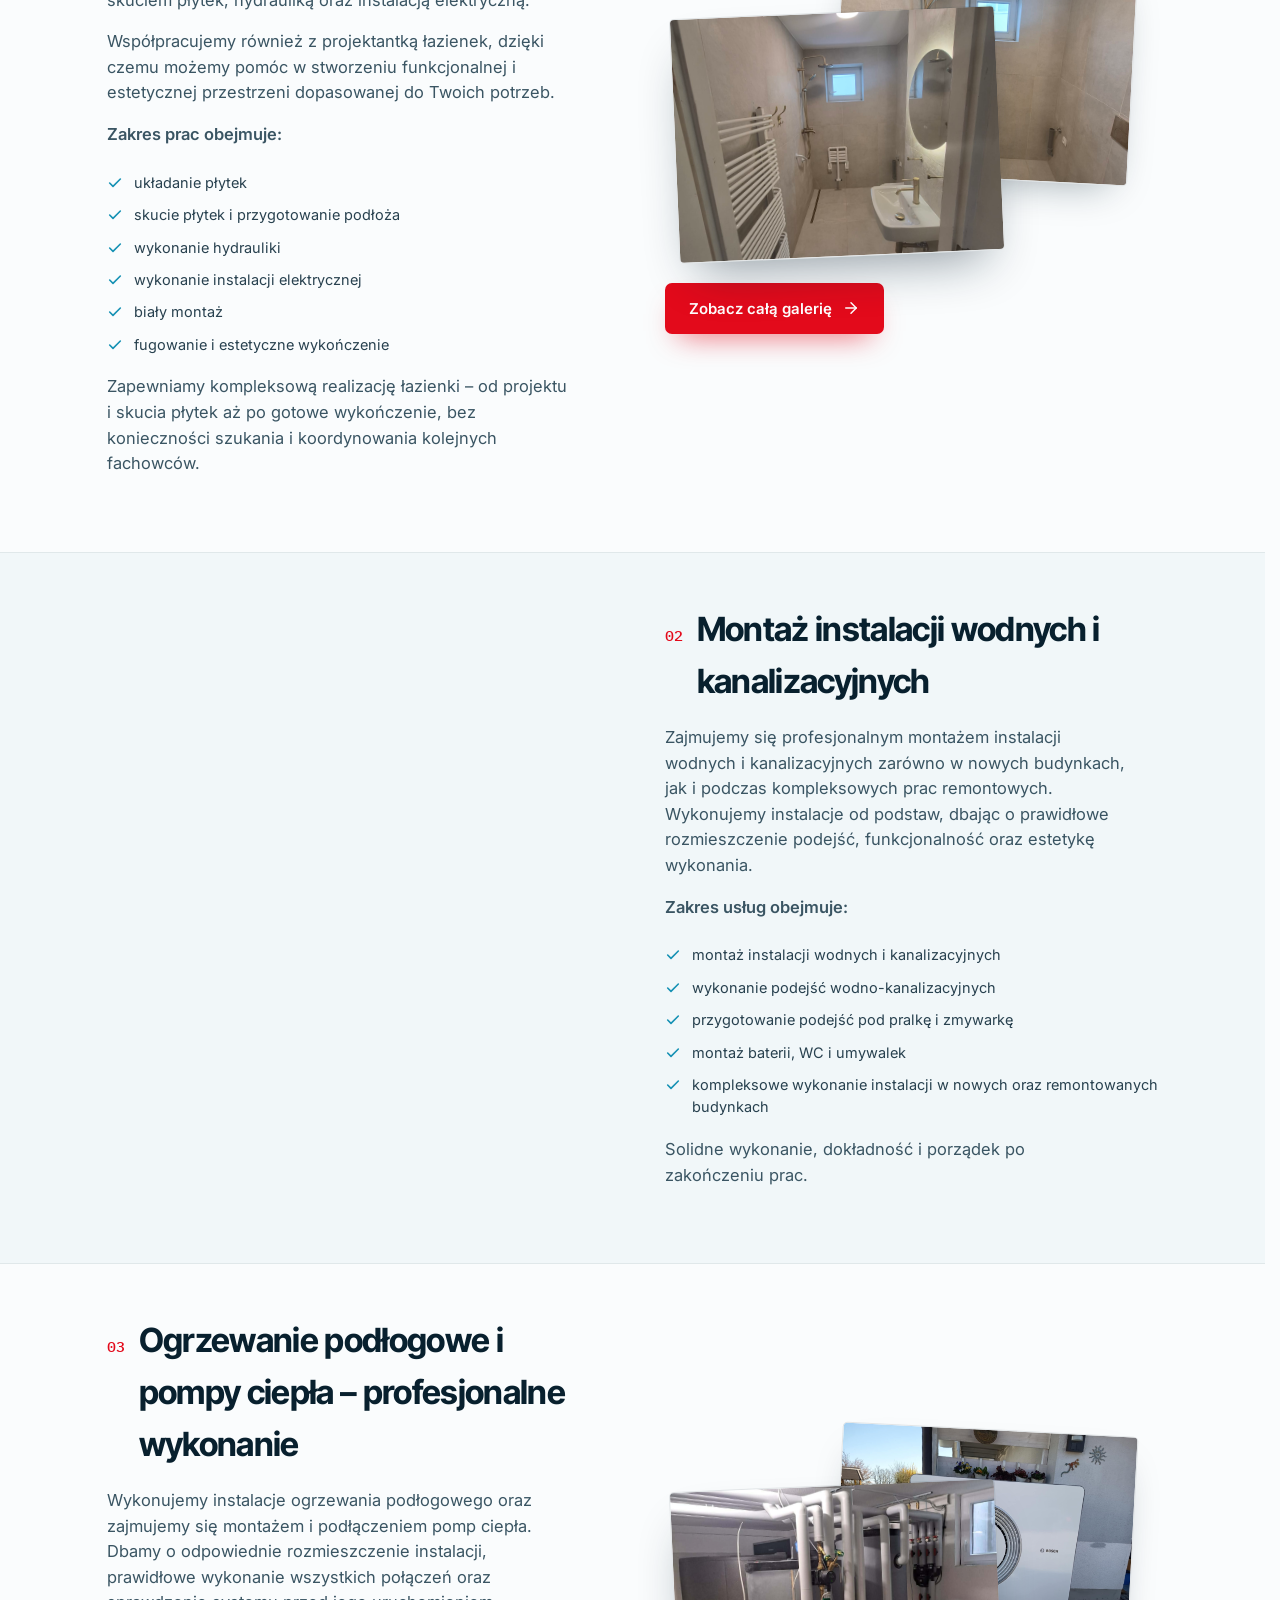
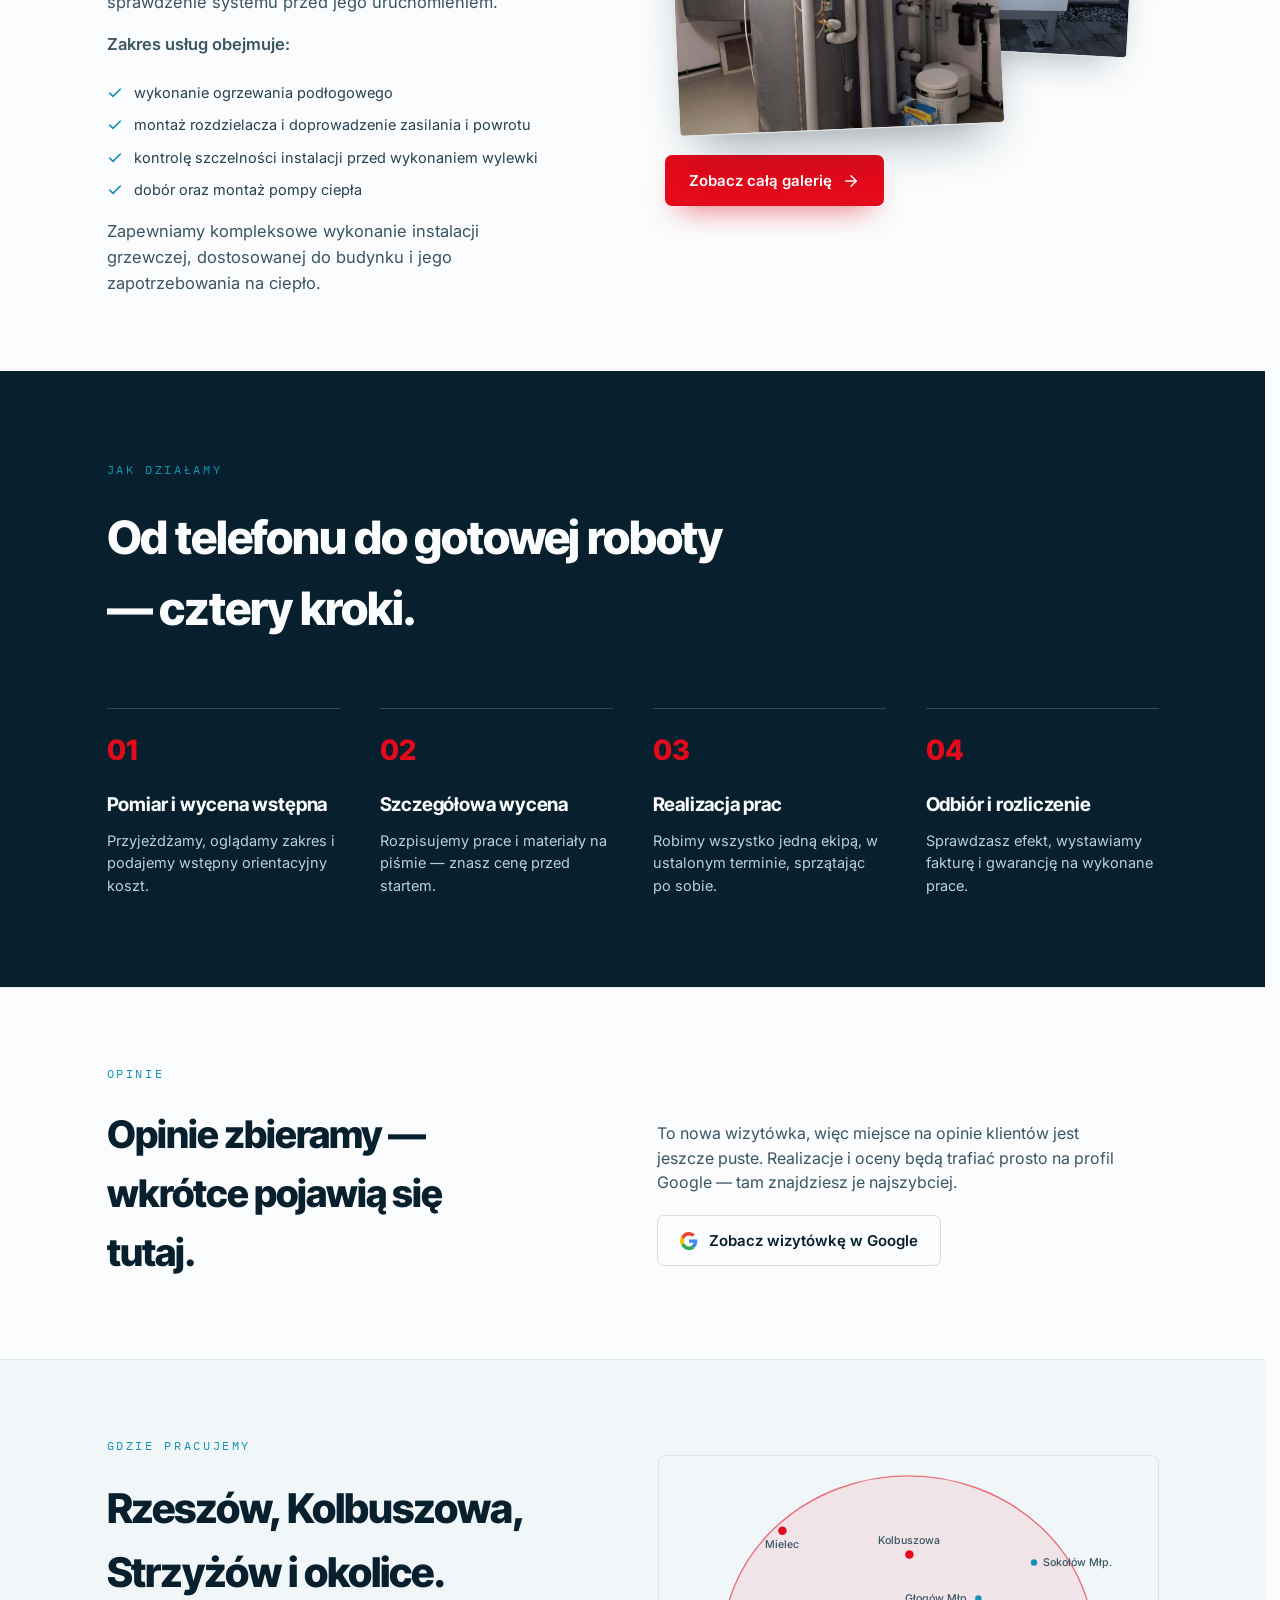
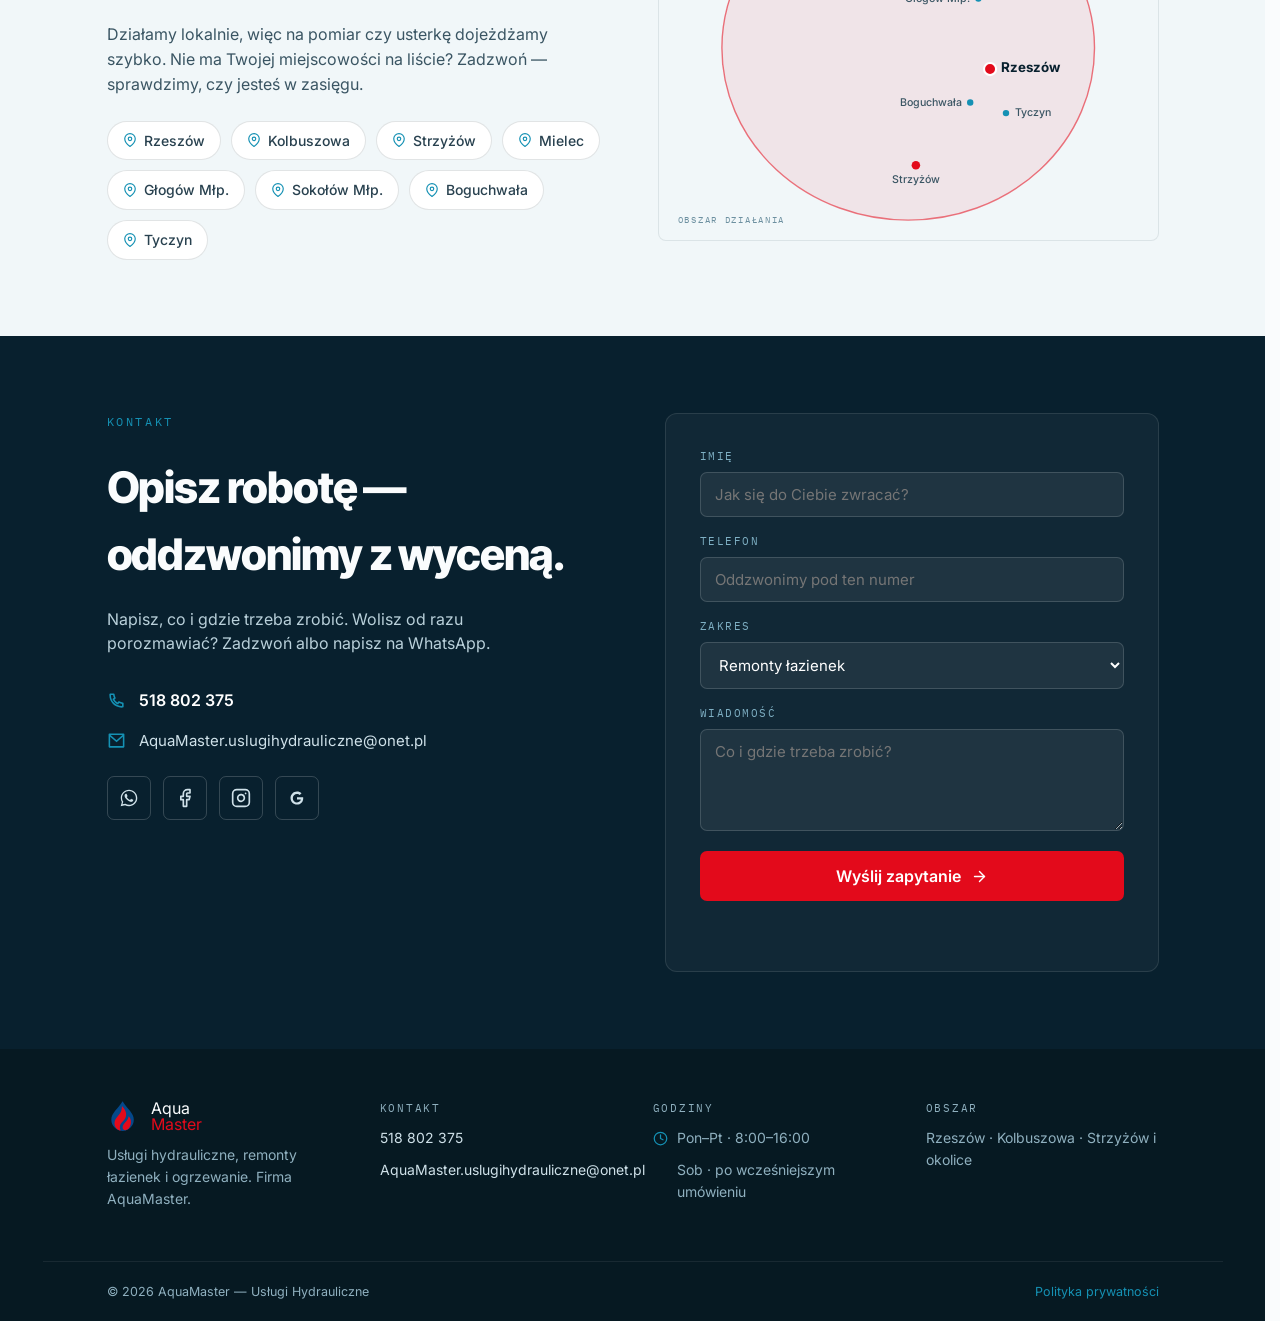
==== commit 0843c339: "Komplet ikon: favicon, ikona iOS i grafika do udostepniania - favicon.svg (wektor) i favicon.ico 32x" ====
--- a/index.html
+++ b/index.html
@@ -6,14 +6,18 @@
 <title>Hydraulik Rzeszów, remonty łazienek, ogrzewanie — AquaMaster</title>
 <meta name="description" content="AquaMaster — remonty łazienek od A do Z, hydraulika wod-kan, ogrzewanie podłogowe i pompy ciepła. Rzeszów, Kolbuszowa, Strzyżów i okolice. Bezpłatna wycena.">
 <link rel="canonical" href="https://aquamaster-hydraulika.pl/">
-<link rel="icon" href="assets/logo/aquamaster-logo.svg" type="image/svg+xml">
+<link rel="icon" href="favicon.ico" sizes="32x32">
+<link rel="icon" href="favicon.svg" type="image/svg+xml">
+<link rel="apple-touch-icon" href="apple-touch-icon.png">
 
 <meta property="og:type" content="website">
 <meta property="og:title" content="AquaMaster — Usługi Hydrauliczne | Rzeszów, Kolbuszowa, Strzyżów">
 <meta property="og:description" content="Remonty łazienek, hydraulika i ogrzewanie podłogowe w jednych rękach. Działamy w Rzeszowie, Kolbuszowej, Strzyżowie i okolicy.">
 <meta property="og:url" content="https://aquamaster-hydraulika.pl/">
-<meta property="og:image" content="https://aquamaster-hydraulika.pl/assets/lazienki/lazienka-umywalka-lustro-01.jpeg">
-<meta property="og:image:alt" content="Gotowa łazienka po remoncie — realizacja AquaMaster">
+<meta property="og:image" content="https://aquamaster-hydraulika.pl/og-image.png">
+<meta property="og:image:width" content="1200">
+<meta property="og:image:height" content="630">
+<meta property="og:image:alt" content="AquaMaster — usługi hydrauliczne, remonty łazienek i ogrzewanie">
 <meta property="og:locale" content="pl_PL">
 
 <link rel="preconnect" href="https://fonts.googleapis.com">
--- a/style.css
+++ b/style.css
@@ -9,7 +9,7 @@
   --color-ink-darker: #061922;  /* jeszcze ciemniejszy granat — stopka */
   --color-surface: #FAFCFD;     /* tło jasnej strony */
   --color-panel: #F1F7F9;       /* tło paneli/kart na jasnym tle */
-  --color-accent: #E30A1B;      /* czerwień z logo — CTA, akcenty */
+  --color-accent: #E30A1B;      /* czerwień z logo klienta — CTA, akcenty */
   --color-accent-hover: #b80815;
   --color-teal: #1591B4;        /* teal — linki, ikony, focus */
 
@@ -743,6 +743,13 @@
   max-width: 46ch;
 }
 
+/* Kolumna ze zdjeciami wysrodkowana wzgledem tekstu - inaczej wisi u gory,
+   bo opisy uslug sa znacznie wyzsze niz zdjecia. Na waskich ekranach bez znaczenia,
+   bo kolumny ukladaja sie jedna pod druga. */
+.service-media {
+  align-self: center;
+}
+
 .service-media-stack {
   position: relative;
   height: clamp(220px, 26vw, 300px);
@@ -1108,9 +1115,11 @@
 }
 
 .social-link:hover {
-  border-color: var(--color-teal);
-  background: rgba(21, 145, 180, .14);
-  color: #fff;
+  border-color: var(--color-accent);
+  /* zapasowe tlo dla starszych przegladarek, nizej wersja w kolorze akcentu */
+  background: rgba(255, 255, 255, .07);
+  background: color-mix(in srgb, var(--color-accent) 16%, transparent);
+  color: var(--color-accent);
 }
 
 /* ---------- Formularz kontaktowy ---------- */
